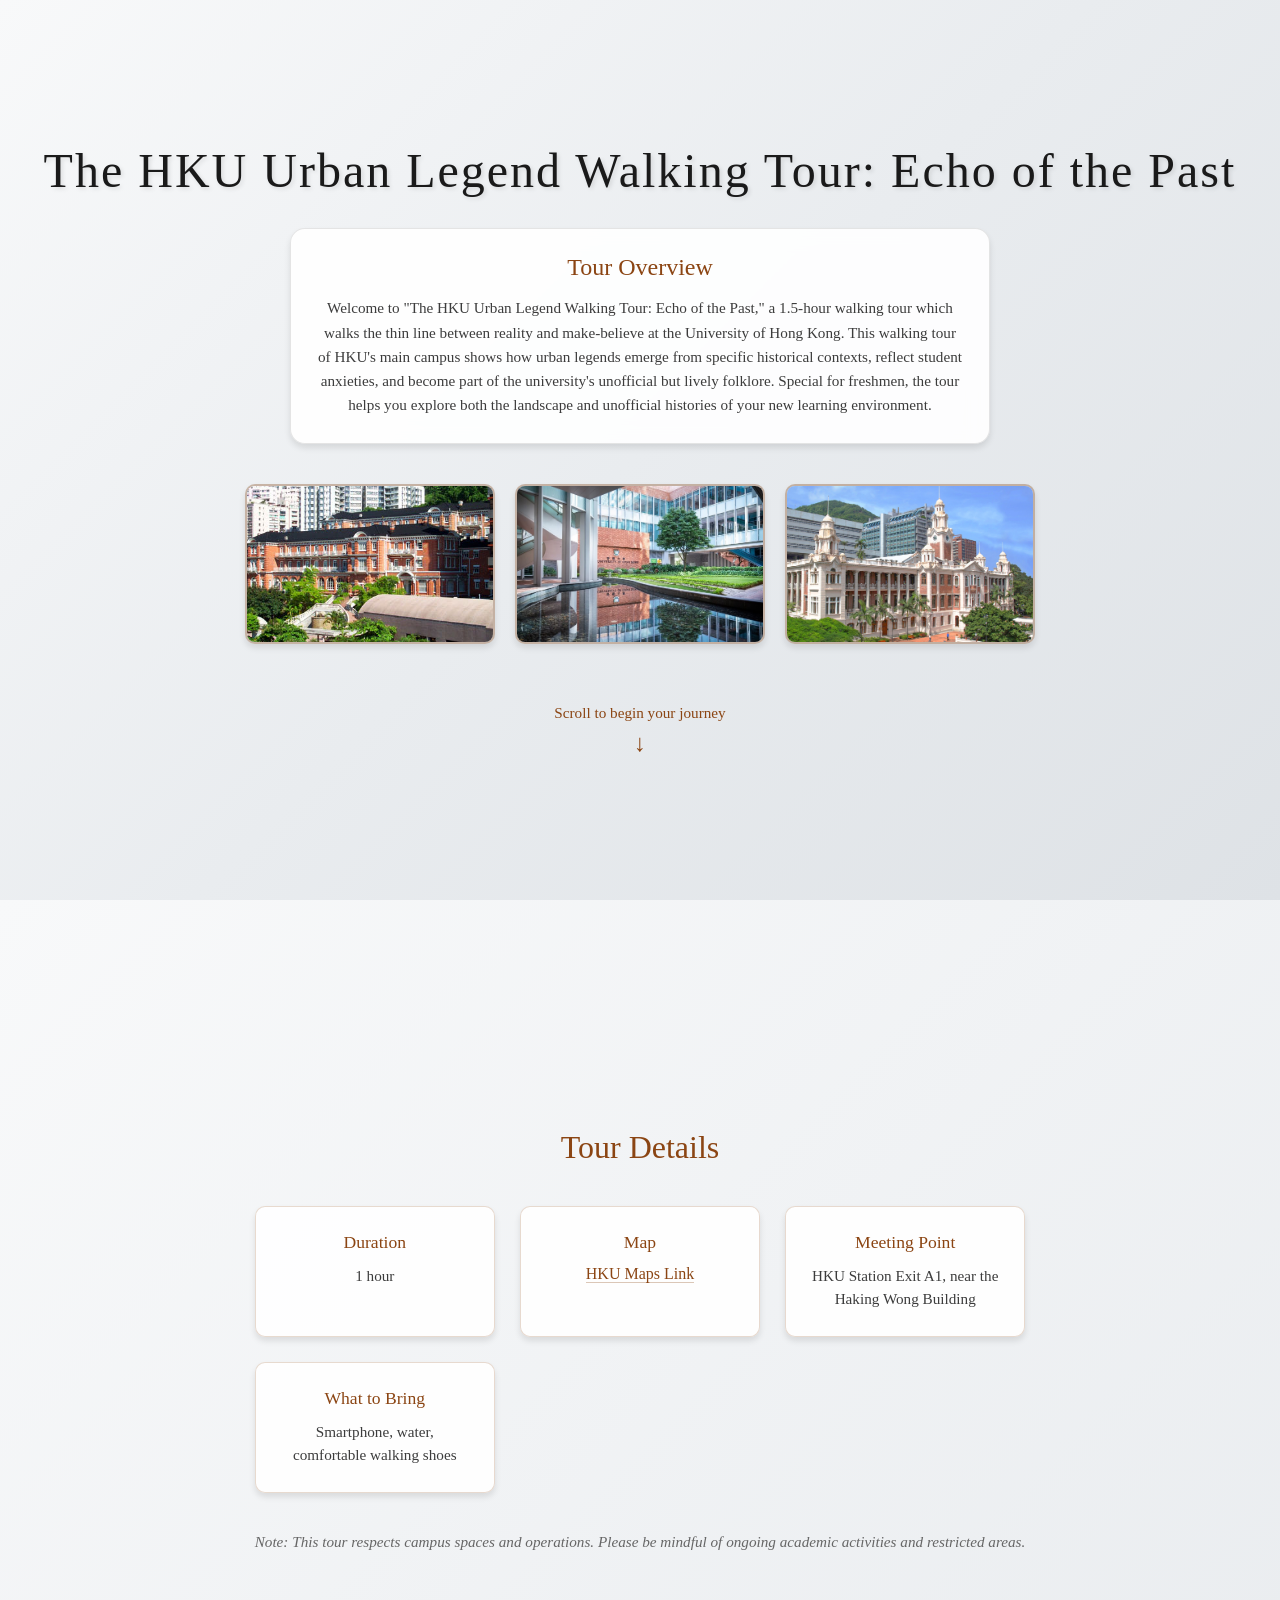
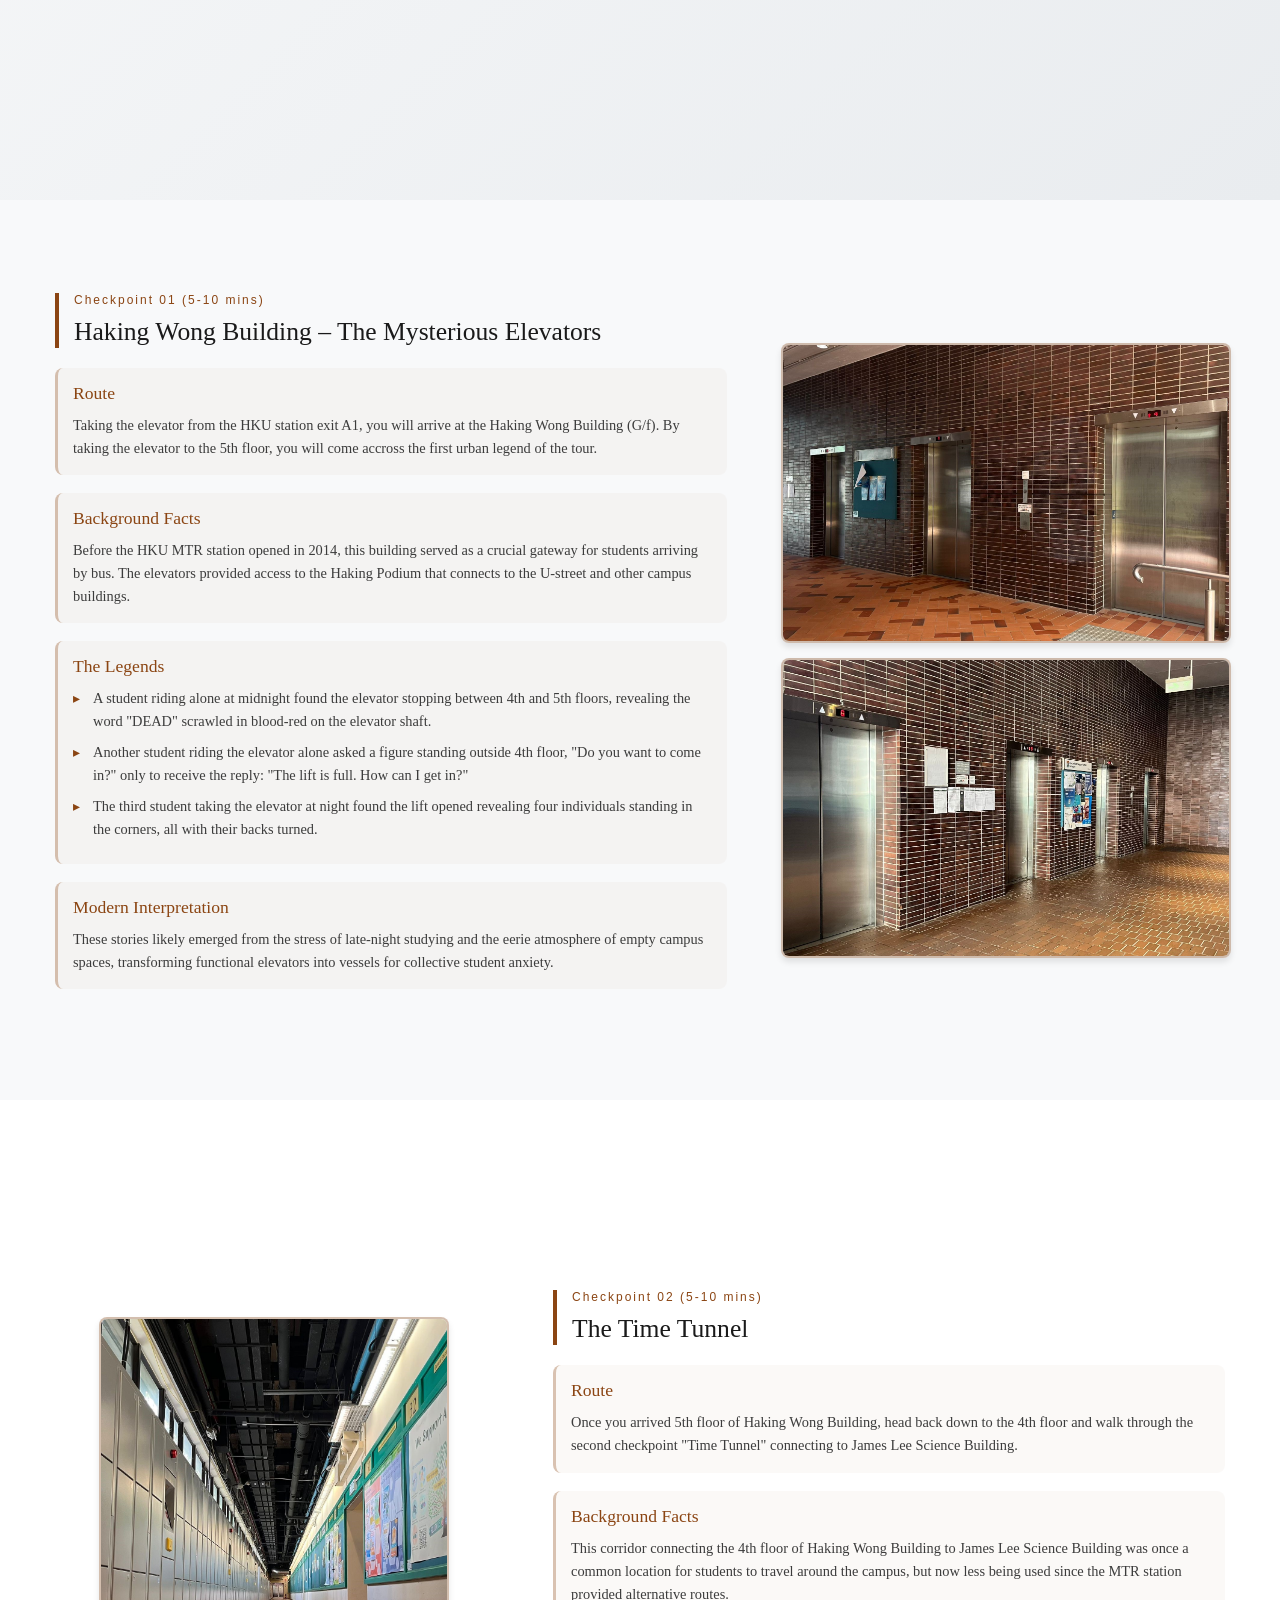
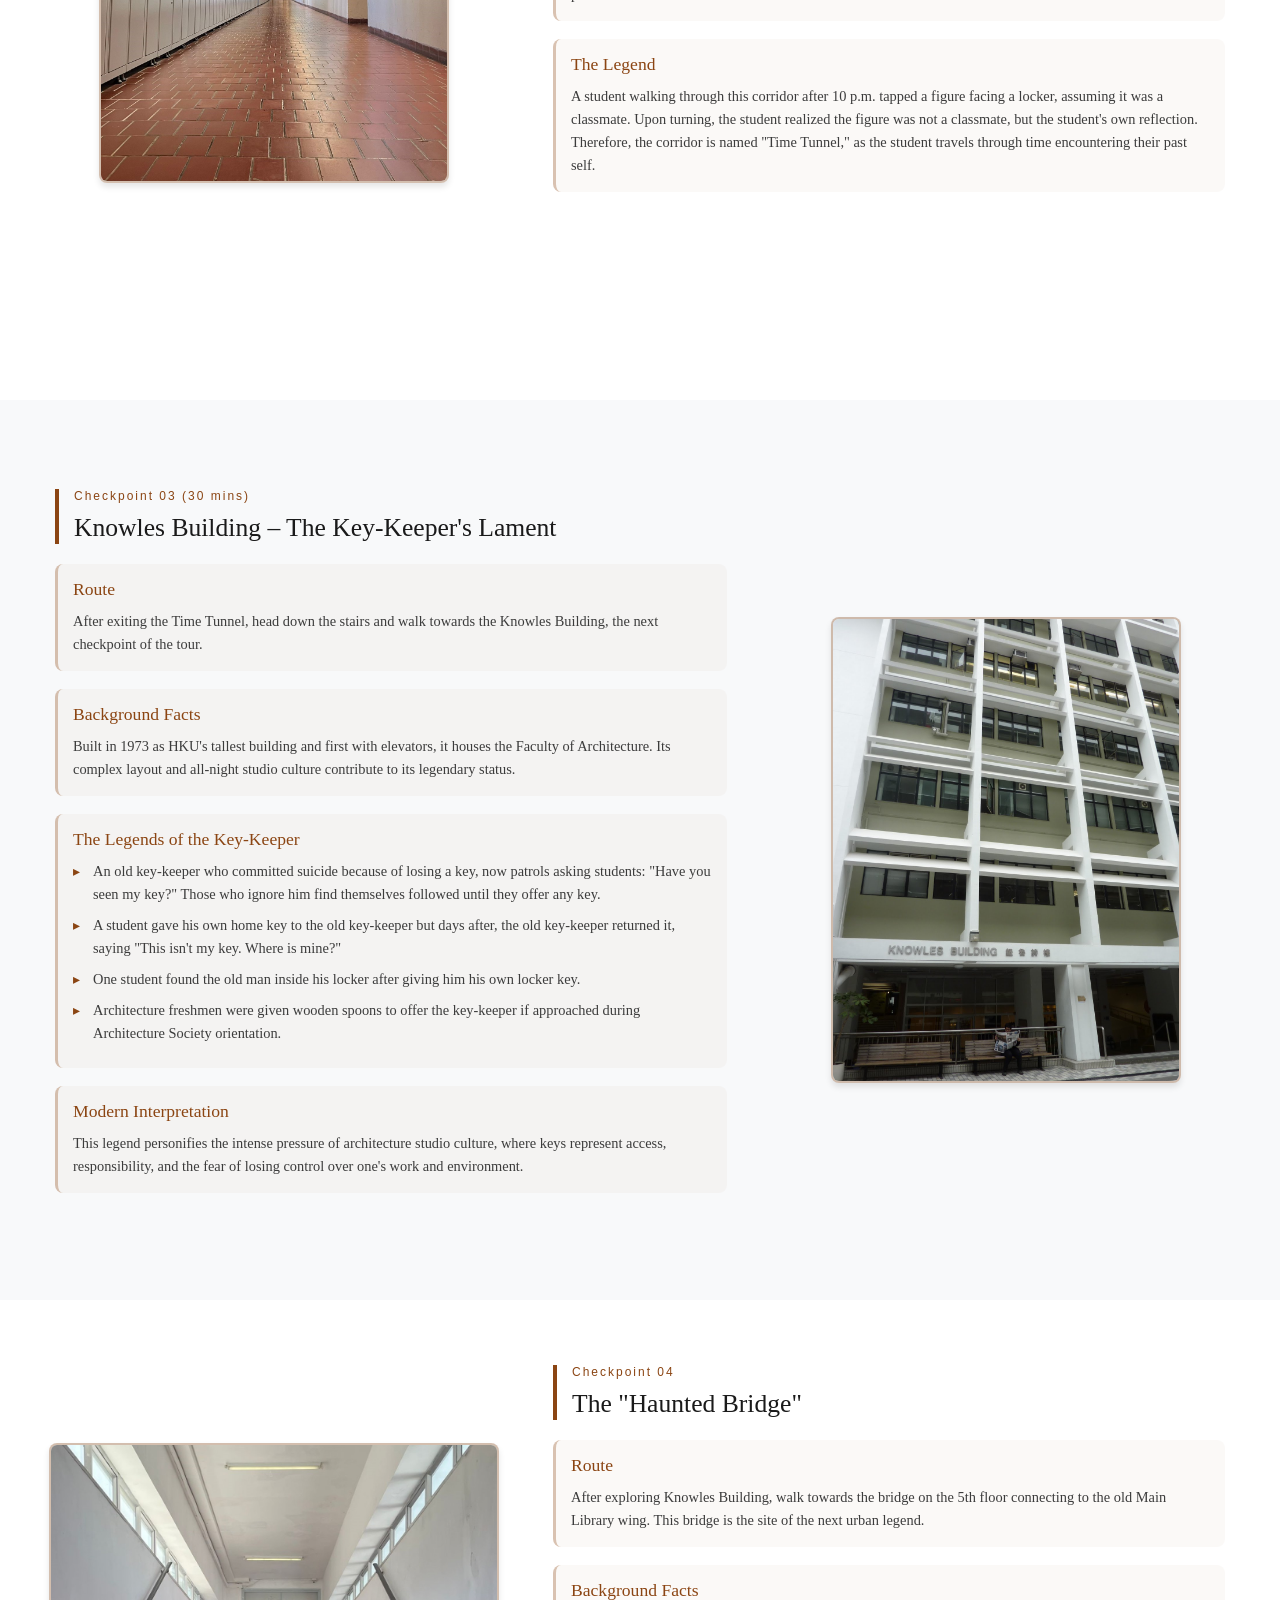
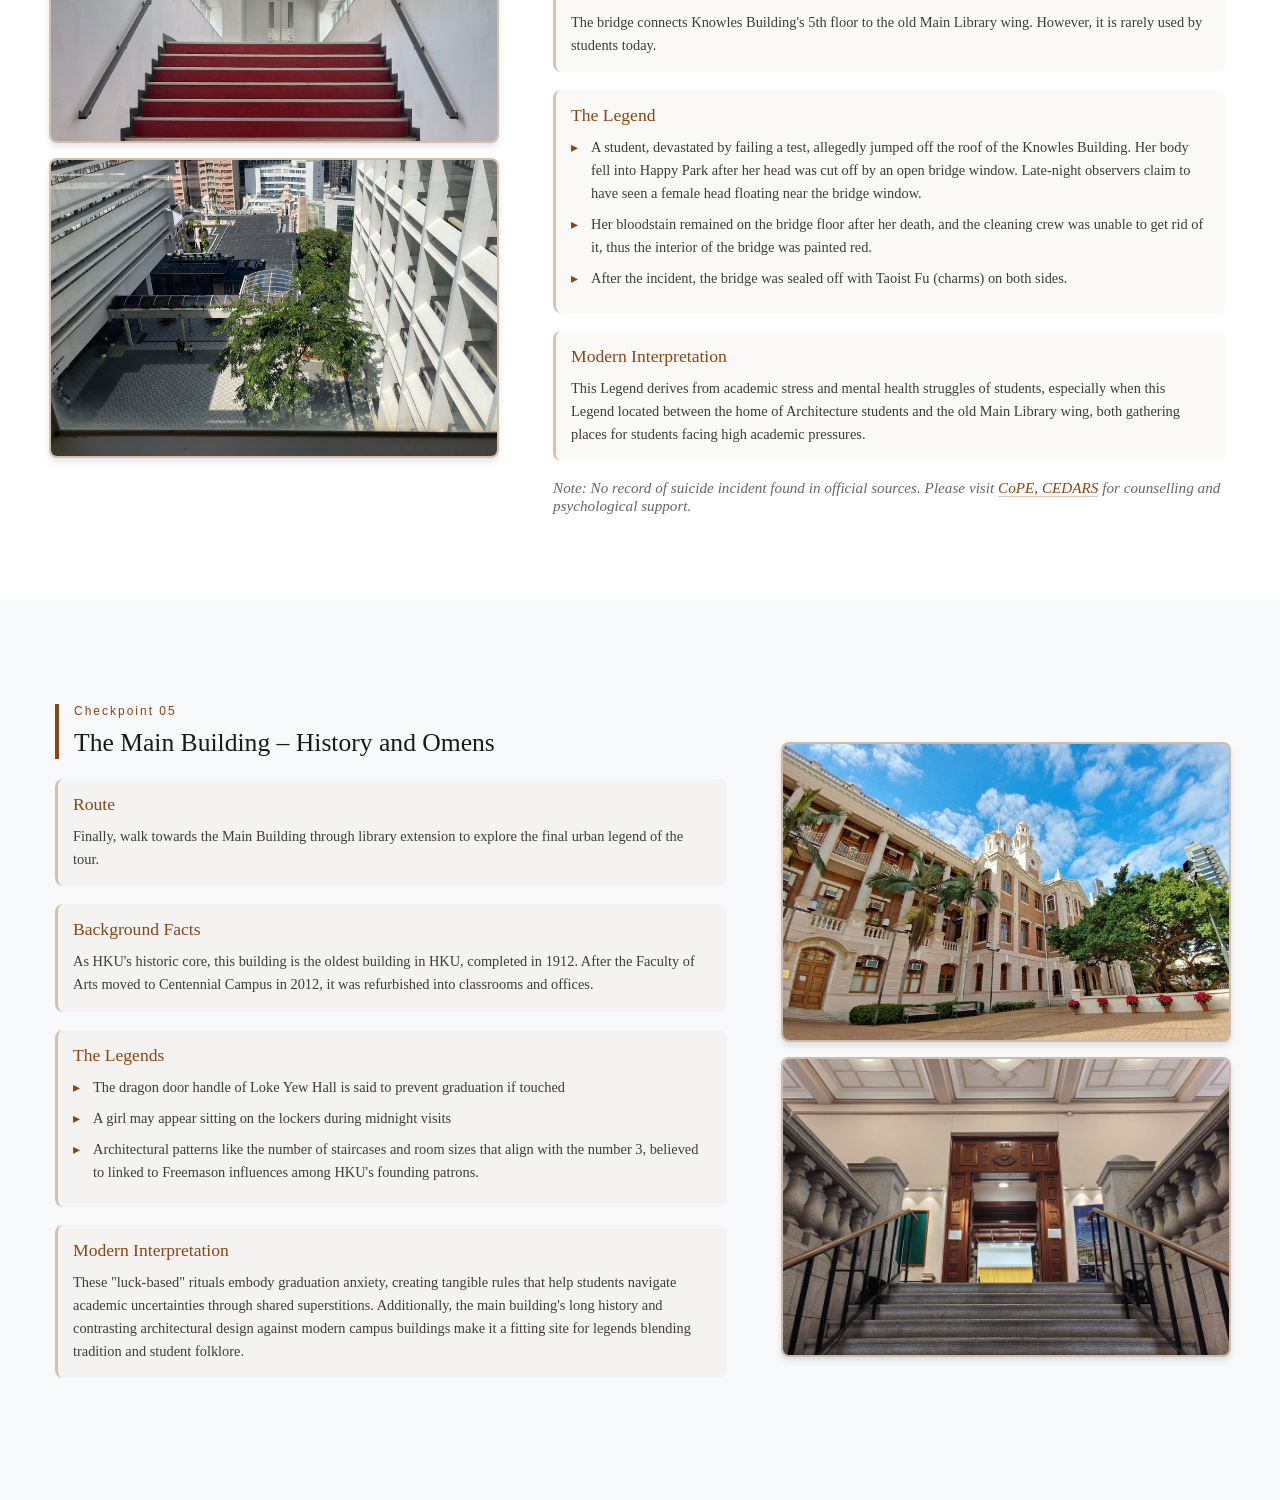
==== index.html @ 6bb8c62f "." ====
<!DOCTYPE html>
<html lang="en">
  <head>
    <meta charset="UTF-8" />
    <meta name="viewport" content="width=device-width, initial-scale=1.0" />
    <title>HKU's Spectral Circuit: Where Campus Legends Walk</title>
    <link rel="stylesheet" href="style.css" />
  </head>
  <body>
    <!-- Hero Section -->
    <section class="hero-section" id="hero">
      <div class="hero-content">
        <h1 class="fade-in">
          The HKU Urban Legend Walking Tour: Echo of the Past
        </h1>
        <div class="tour-overview fade-in">
          <h2>Tour Overview</h2>
          <p>
            Welcome to "The HKU Urban Legend Walking Tour: Echo of the Past," a
            1.5-hour walking tour which walks the thin line between reality and
            make-believe at the University of Hong Kong. This walking tour of
            HKU's main campus shows how urban legends emerge from specific
            historical contexts, reflect student anxieties, and become part of
            the university's unofficial but lively folklore. Special for
            freshmen, the tour helps you explore both the landscape and
            unofficial histories of your new learning environment.
          </p>
        </div>
        <div class="hero-images fade-in">
          <div class="image-placeholder">
            <img
              src="img/eliot.jpg"
              alt="HKU Campus"
              loading="lazy"
              onerror="this.style.display='none'"
            />
          </div>
          <div class="image-placeholder">
            <img
              src="img/RedWall.jpg"
              alt="HKU Campus"
              loading="lazy"
              onerror="this.style.display='none'"
            />
          </div>
          <div class="image-placeholder">
            <img
              src="img/MB5.jpg"
              alt="HKU Campus"
              loading="lazy"
              onerror="this.style.display='none'"
            />
          </div>
        </div>
        <div class="scroll-indicator">
          <p>Scroll to begin your journey</p>
          <div class="scroll-arrow">↓</div>
        </div>
      </div>
    </section>

        <!-- Tour Details Section -->
    <section class="tour-details" id="tour-details">
      <div class="details-content fade-in">
        <h2>Tour Details</h2>
        <div class="details-grid">
          <div class="detail-item">
            <h3>Duration</h3>
            <p>1 hour</p>
          </div>
          <div class="detail-item">
            <h3>Map</h3>
            <a href="https://firstyear.hku.hk/essential-advices-for-thriving/maps/" target="_blank"
              >HKU Maps Link</a>
          </div>
          <div class="detail-item">
            <h3>Meeting Point</h3>
            <p>HKU Station Exit A1, near the Haking Wong Building</p>
          </div>
          <div class="detail-item">
            <h3>What to Bring</h3>
            <p>Smartphone, water, comfortable walking shoes</p>
          </div>
        </div>
        <p class="tour-note">
          Note: This tour respects campus spaces and operations. Please be
          mindful of ongoing academic activities and restricted areas.
        </p>
      </div>
    </section>

    <!-- Checkpoint 1: Haking Wong Building -->
    <section class="checkpoint" id="checkpoint-1">
      <div class="checkpoint-content">
        <div class="checkpoint-text">
          <div class="checkpoint-header slide-in">
            <span class="checkpoint-number">Checkpoint 01 (5-10 mins)</span>
            <h2>Haking Wong Building – The Mysterious Elevators</h2>
          </div>

          <div class="checkpoint-section slide-in">
            <h3>Route</h3>
            <p>
              Taking the elevator from the HKU station exit A1, you will arrive
              at the Haking Wong Building (G/f). By taking the elevator to the
              5th floor, you will come accross the first urban legend of the
              tour.
            </p>
          </div>

          <div class="checkpoint-section slide-in">
            <h3>Background Facts</h3>
            <p>
              Before the HKU MTR station opened in 2014, this building served as
              a crucial gateway for students arriving by bus. The elevators
              provided access to the Haking Podium that connects to the U-street
              and other campus buildings.
            </p>
          </div>

          <div class="checkpoint-section slide-in">
            <h3>The Legends</h3>
            <ul>
              <li>
                A student riding alone at midnight found the elevator stopping
                between 4th and 5th floors, revealing the word "DEAD" scrawled
                in blood-red on the elevator shaft.
              </li>
              <li>
                Another student riding the elevator alone asked a figure
                standing outside 4th floor, "Do you want to come in?" only to
                receive the reply: "The lift is full. How can I get in?"
              </li>
              <li>
                The third student taking the elevator at night found the lift
                opened revealing four individuals standing in the corners, all
                with their backs turned.
              </li>
            </ul>
          </div>

          <div class="checkpoint-section slide-in">
            <h3>Modern Interpretation</h3>
            <p>
              These stories likely emerged from the stress of late-night
              studying and the eerie atmosphere of empty campus spaces,
              transforming functional elevators into vessels for collective
              student anxiety.
            </p>
          </div>
        </div>

        <div class="checkpoint-images slide-in">
          <div class="image-placeholder">
            <img
              src="img/Haking1.jpg"
              alt="Haking Wong Building"
              loading="lazy"
              onerror="this.parentElement.innerHTML='<div class=\'placeholder-text\'>Image: Haking Wong Building 1</div>'"
            />
          </div>
          <div class="image-placeholder">
            <img
              src="img/Haking2.jpg"
              alt="Haking Wong Elevators"
              loading="lazy"
              onerror="this.parentElement.innerHTML='<div class=\'placeholder-text\'>Image: Haking Wong Building 2</div>'"
            />
          </div>
        </div>
      </div>
    </section>

    <!-- Checkpoint 2: The Time Tunnel -->
    <section class="checkpoint" id="checkpoint-2">
      <div class="checkpoint-content reverse">
        <div class="checkpoint-images slide-in single-image-small">
          <div class="image-placeholder">
            <img
              src="img/time.jpg"
              alt="Time Tunnel"
              loading="lazy"
              onerror="this.parentElement.innerHTML='<div class=\'placeholder-text\'>Image: Time Tunnel 1</div>'"
            />
          </div>
        </div>

        <div class="checkpoint-text">
          <div class="checkpoint-header slide-in">
            <span class="checkpoint-number">Checkpoint 02 (5-10 mins)</span>
            <h2>The Time Tunnel</h2>
          </div>

          <div class="checkpoint-section slide-in">
            <h3>Route</h3>
            <p>
              Once you arrived 5th floor of Haking Wong Building, head back down
              to the 4th floor and walk through the second checkpoint "Time
              Tunnel" connecting to James Lee Science Building.
            </p>
          </div>

          <div class="checkpoint-section slide-in">
            <h3>Background Facts</h3>
            <p>
              This corridor connecting the 4th floor of Haking Wong Building to
              James Lee Science Building was once a common location for students
              to travel around the campus, but now less being used since the MTR
              station provided alternative routes.
            </p>
          </div>

          <div class="checkpoint-section slide-in">
            <h3>The Legend</h3>
            <p>
              A student walking through this corridor after 10 p.m. tapped a
              figure facing a locker, assuming it was a classmate. Upon turning,
              the student realized the figure was not a classmate, but the student's own reflection.
              Therefore, the corridor is named "Time Tunnel," as the student 
              travels through time encountering their past self.
            </p>
          </div>

          <!-- <div class="checkpoint-section slide-in">
            <h3>Modern Interpretation</h3>
            <p>
              This story speaks to disorientation and identity confusion—common
              experiences for students adjusting to university life in a new
              environment.
            </p>
          </div> -->
        </div>
      </div>
    </section>

    <!-- Checkpoint 3: Knowles Building -->
    <section class="checkpoint" id="checkpoint-3">
      <div class="checkpoint-content">
        <div class="checkpoint-text">
          <div class="checkpoint-header slide-in">
            <span class="checkpoint-number">Checkpoint 03 (30 mins)</span>
            <h2>Knowles Building – The Key-Keeper's Lament</h2>
          </div>

          <div class="checkpoint-section slide-in">
            <h3>Route</h3>
            <p>
              After exiting the Time Tunnel, head down the stairs and walk
              towards the Knowles Building, the next checkpoint of the tour.
            </p>
          </div>

          <div class="checkpoint-section slide-in">
            <h3>Background Facts</h3>
            <p>
              Built in 1973 as HKU's tallest building and first with elevators,
              it houses the Faculty of Architecture. Its complex layout and
              all-night studio culture contribute to its legendary status.
            </p>
          </div>

          <div class="checkpoint-section slide-in">
            <h3>The Legends of the Key-Keeper</h3>
            <ul>
              <li>
                An old key-keeper who committed suicide because of losing a key,
                now patrols asking students: "Have you seen my key?" Those who
                ignore him find themselves followed until they offer any key.
              </li>
              <li>
                A student gave his own home key to the old key-keeper but days
                after, the old key-keeper returned it, saying "This isn't my
                key. Where is mine?"
              </li>
              <li>
                One student found the old man inside his locker after giving him
                his own locker key.
              </li>
              <li>
                Architecture freshmen were given wooden spoons to offer the
                key-keeper if approached during Architecture Society
                orientation.
              </li>
            </ul>
          </div>

          <div class="checkpoint-section slide-in">
            <h3>Modern Interpretation</h3>
            <p>
              This legend personifies the intense pressure of architecture
              studio culture, where keys represent access, responsibility, and
              the fear of losing control over one's work and environment.
            </p>
          </div>
        </div>

        <div class="checkpoint-images slide-in single-image">
          <div class="image-placeholder">
            <img
              src="img/knowles.JPG"
              alt="Knowles Building"
              loading="lazy"
              onerror="this.parentElement.innerHTML='<div class=\'placeholder-text\'>Image: Knowles Building</div>'"
            />
          </div>
        </div>
      </div>
    </section>

    <!-- Checkpoint 4: The Haunted Bridge -->
    <section class="checkpoint" id="checkpoint-4">
      <div class="checkpoint-content reverse">
        <div class="checkpoint-images">
          <div class="image-placeholder">
            <img
              src="img/kb1.jpg"
              alt="Haunted Bridge"
              loading="lazy"
              onerror="this.parentElement.innerHTML='<div class=\'placeholder-text\'>Image: Haunted Bridge 1</div>'"
            />
          </div>
          <div class="image-placeholder">
            <img
              src="img/kb2.jpg"
              alt="Happy Park"
              loading="lazy"
              onerror="this.parentElement.innerHTML='<div class=\'placeholder-text\'>Image: Happy Park</div>'"
            />
          </div>
        </div>

        <div class="checkpoint-text">
          <div class="checkpoint-header slide-in">
            <span class="checkpoint-number">Checkpoint 04</span>
            <h2>The "Haunted Bridge"</h2>
          </div>

          <div class="checkpoint-section slide-in">
            <h3>Route</h3>
            <p>
              After exploring Knowles Building, walk towards the bridge on the
              5th floor connecting to the old Main Library wing. This bridge is
              the site of the next urban legend.
            </p>
          </div>

          <div class="checkpoint-section slide-in">
            <h3>Background Facts</h3>
            <p>
              The bridge connects Knowles Building's 5th floor to the old Main
              Library wing. However, it is rarely used by students today.
            </p>
          </div>

          <div class="checkpoint-section slide-in">
            <h3>The Legend</h3>
            <ul>
              <li>
                A student, devastated by failing a test, allegedly jumped off
                the roof of the Knowles Building. Her body fell into Happy Park
                after her head was cut off by an open bridge window. Late-night
                observers claim to have seen a female head floating near the
                bridge window.
              </li>
              <li>
                Her bloodstain remained on the bridge floor after her death, and
                the cleaning crew was unable to get rid of it, thus the interior
                of the bridge was painted red.
              </li>
              <li>
                After the incident, the bridge was sealed off with Taoist
                Fu (charms) on both sides.
              </li>
            </ul>
          </div>

          <div class="checkpoint-section slide-in">
            <h3>Modern Interpretation</h3>
            <p>
              This Legend derives from academic stress and mental health struggles of students,
              especially when this Legend located between the home of Architecture students and the
              old Main Library wing, both gathering places for students facing high academic pressures.
            </p>
          </div>
          <p class="tour-note">
          Note: No record of suicide incident found in official sources. Please visit <a href=" https://www.cedars.hku.hk/cope/cps">CoPE, CEDARS</a> for counselling and psychological support.
        </p>
        </div>
      </div>
    </section>

    <!-- Checkpoint 5: The Main Building -->
    <section class="checkpoint" id="checkpoint-5">
      <div class="checkpoint-content">
        <div class="checkpoint-text">
          <div class="checkpoint-header slide-in">
            <span class="checkpoint-number">Checkpoint 05</span>
            <h2>The Main Building – History and Omens</h2>
          </div>

          <div class="checkpoint-section slide-in">
            <h3>Route</h3>
            <p>
              Finally, walk towards the Main Building through library extension
              to explore the final urban legend of the tour.
            </p>
          </div>

          <div class="checkpoint-section slide-in">
            <h3>Background Facts</h3>
            <p>
              As HKU's historic core, this building is the oldest building in HKU, completed in 1912. After the Faculty of Arts moved to
              Centennial Campus in 2012, it was refurbished into classrooms and
              offices.
            </p>
          </div>

          <div class="checkpoint-section slide-in">
            <h3>The Legends</h3>
            <ul>
              <li>
                The dragon door handle of Loke Yew Hall is said to prevent
                graduation if touched
              </li>
              <li>
                A girl may appear sitting on the lockers during midnight visits
              </li>
              <li>
                Architectural patterns like the number of staircases and room sizes
                that align with the number 3, believed to linked to Freemason influences among
                HKU's founding patrons.
              </li>
            </ul>
          </div>

          <div class="checkpoint-section slide-in">
            <h3>Modern Interpretation</h3>
            <p>
              These "luck-based" rituals embody graduation anxiety, creating
              tangible rules that help students navigate academic uncertainties
              through shared superstitions. Additionally, the main building's long history and contrasting architectural design against modern campus buildings 
              make it a fitting site for legends blending tradition and student folklore.
            </p>
          </div>
        </div>

        <div class="checkpoint-images slide-in">
          <div class="image-placeholder">
            <img
              src="img/MB3.jpg"
              alt="Main Building"
              loading="lazy"
              onerror="this.parentElement.innerHTML='<div class=\'placeholder-text\'>Image: Main Building 1</div>'"
            />
          </div>
          <div class="image-placeholder">
            <img
              src="img/lyh.jpg"
              alt="Loke Yew Hall"
              loading="lazy"
              onerror="this.parentElement.innerHTML='<div class=\'placeholder-text\'>Image: Main Building 2</div>'"
            />
          </div>
        </div>
      </div>
    </section>


    <script src="script.js"></script>
  </body>
</html>
---- style.css ----
* {
  margin: 0;
  padding: 0;
  box-sizing: border-box;
}

body {
  margin: 0;
  padding: 0;
  font-family: "Georgia", "Times New Roman", serif;
  background: #ffffff;
  color: #2c2c2c;
  overflow-x: hidden;
  scroll-behavior: smooth;
}

/* Hyperlink Styles */
a {
  color: #8b4513;
  text-decoration: none;
  border-bottom: 1px solid rgba(139, 69, 19, 0.3);
  transition: all 0.3s ease;
  font-weight: 500;
}

a:hover {
  color: #a0522d;
  border-bottom: 2px solid #8b4513;
  background-color: rgba(139, 69, 19, 0.05);
}

a:visited {
  color: #654321;
}

a:active {
  color: #5d3a1a;
}

/* Hero Section */
.hero-section {
  min-height: 100vh;
  display: flex;
  align-items: center;
  justify-content: center;
  padding: 40px 20px;
  background: linear-gradient(135deg, #f8f9fa 0%, #e9ecef 50%, #dee2e6 100%);
  position: relative;
}

.hero-content {
  max-width: 1200px;
  text-align: center;
}

.hero-section h1 {
  font-size: clamp(1.5rem, 4vw, 3rem);
  margin-bottom: 30px;
  color: #1a1a1a;
  text-shadow: 2px 2px 4px rgba(0, 0, 0, 0.1);
  font-weight: 300;
  letter-spacing: 2px;
}

.tour-overview {
  max-width: 700px;
  margin: 0 auto 40px;
  padding: 25px;
  background: rgba(255, 255, 255, 0.9);
  border-radius: 15px;
  -webkit-backdrop-filter: blur(10px);
  backdrop-filter: blur(10px);
  border: 1px solid rgba(0, 0, 0, 0.1);
  box-shadow: 0 4px 6px rgba(0, 0, 0, 0.1);
}

.tour-overview h2 {
  font-size: 1.5rem;
  margin-bottom: 15px;
  color: #8b4513;
  font-weight: 400;
}

.tour-overview p {
  font-size: 0.95rem;
  line-height: 1.6;
  color: #3c3c3c;
}

.hero-images {
  display: flex;
  gap: 20px;
  justify-content: center;
  flex-wrap: wrap;
  margin-bottom: 60px;
}

.hero-images .image-placeholder {
  width: 250px;
  height: 160px;
  background: rgba(0, 0, 0, 0.05);
  border-radius: 10px;
  overflow: hidden;
  border: 2px solid rgba(139, 69, 19, 0.3);
  transition: transform 0.3s ease;
  box-shadow: 0 4px 6px rgba(0, 0, 0, 0.1);
}

.hero-images .image-placeholder:hover {
  transform: scale(1.05);
}

.hero-images img {
  width: 100%;
  height: 100%;
  object-fit: cover;
}

.scroll-indicator {
  margin-top: 40px;
  animation: pulse 2s infinite;
}

.scroll-indicator p {
  font-size: 0.95rem;
  color: #8b4513;
  margin-bottom: 8px;
}

.scroll-arrow {
  font-size: 1.5rem;
  color: #8b4513;
  animation: bounce 2s infinite;
}

@keyframes pulse {
  0%,
  100% {
    opacity: 1;
  }
  50% {
    opacity: 0.6;
  }
}

@keyframes bounce {
  0%,
  100% {
    transform: translateY(0);
  }
  50% {
    transform: translateY(10px);
  }
}

/* Checkpoint Sections */
.checkpoint {
  min-height: 100vh;
  display: flex;
  align-items: center;
  justify-content: center;
  padding: 40px 20px;
  scroll-snap-align: start;
  position: relative;
}

.checkpoint:nth-child(even) {
  background: #ffffff;
}

.checkpoint:nth-child(odd) {
  background: #f8f9fa;
}

.checkpoint-content {
  max-width: 1200px;
  width: 100%;
  display: grid;
  grid-template-columns: 1.5fr 1fr;
  gap: 30px;
  align-items: center;
}

/* Reverse layout: images on left (1fr), text on right (1.5fr) */
.checkpoint-content.reverse {
  grid-template-columns: 1fr 1.5fr;
}

/* Text content area */
.checkpoint-text {
  padding: 15px;
}

/* Images area */
.checkpoint-images {
  display: flex;
  flex-direction: column;
  gap: 15px;
  height: 100%;
  justify-content: center;
  align-items: center;
}

.checkpoint-header {
  margin-bottom: 20px;
  border-left: 4px solid #8b4513;
  padding-left: 15px;
}

.checkpoint-number {
  display: block;
  font-size: 0.75rem;
  color: #8b4513;
  letter-spacing: 2px;
  margin-bottom: 8px;
  font-family: "Arial", sans-serif;
}

.checkpoint-header h2 {
  font-size: clamp(1.2rem, 2.5vw, 1.6rem);
  color: #1a1a1a;
  font-weight: 400;
  line-height: 1.3;
}

.checkpoint-section {
  margin-bottom: 18px;
  padding: 15px;
  background: rgba(139, 69, 19, 0.03);
  border-radius: 8px;
  border-left: 3px solid rgba(139, 69, 19, 0.3);
}

.checkpoint-section h3 {
  font-size: 1.1rem;
  margin-bottom: 10px;
  color: #8b4513;
  font-weight: 500;
}

.checkpoint-section p {
  font-size: 0.9rem;
  line-height: 1.6;
  color: #3c3c3c;
}

.checkpoint-section ul {
  list-style: none;
  padding-left: 0;
}

.checkpoint-section li {
  font-size: 0.9rem;
  line-height: 1.6;
  color: #3c3c3c;
  margin-bottom: 8px;
  padding-left: 20px;
  position: relative;
}

.checkpoint-section li:before {
  content: "▸";
  position: absolute;
  left: 0;
  color: #8b4513;
}

.checkpoint-images .image-placeholder {
  flex: 0 0 auto;
  width: 100%;
  max-width: 450px;
  aspect-ratio: 3 / 2;
  background: rgba(0, 0, 0, 0.05);
  border-radius: 8px;
  overflow: hidden;
  border: 2px solid rgba(139, 69, 19, 0.3);
  display: flex;
  align-items: center;
  justify-content: center;
  position: relative;
  box-shadow: 0 4px 6px rgba(0, 0, 0, 0.1);
}

.checkpoint-images img {
  width: 100%;
  height: 100%;
  object-fit: cover;
}

.placeholder-text {
  color: #666;
  font-size: 0.8rem;
  text-align: center;
  padding: 15px;
}

/* Single image for Knowles Building - vertical 3:4 */
.single-image .image-placeholder {
  aspect-ratio: 3 / 4;
  max-width: 350px;
  flex: 0 0 auto;
}

/* Smaller single image for Time Tunnel - vertical 3:4 */
.single-image-small .image-placeholder {
  aspect-ratio: 3 / 4;
  max-width: 350px;
  flex: 0 0 auto;
}

/* Very small images for Haunted Bridge (horizontal 3:2) */
.vertical-images .image-placeholder {
  aspect-ratio: 3 / 2;
  max-width: 380px;
}

/* Tour Details Section */
.tour-details {
  min-height: 100vh;
  display: flex;
  align-items: center;
  justify-content: center;
  padding: 80px 20px;
  background: linear-gradient(135deg, #f8f9fa 0%, #e9ecef 100%);
}

.details-content {
  max-width: 1000px;
  text-align: center;
}

.details-content h2 {
  font-size: 2rem;
  margin-bottom: 40px;
  color: #8b4513;
  font-weight: 400;
}

.details-grid {
  display: grid;
  grid-template-columns: repeat(auto-fit, minmax(180px, 1fr));
  gap: 25px;
  margin-bottom: 40px;
}

.detail-item {
  padding: 25px;
  background: rgba(255, 255, 255, 0.9);
  border-radius: 10px;
  border: 1px solid rgba(139, 69, 19, 0.2);
  box-shadow: 0 4px 6px rgba(0, 0, 0, 0.1);
}

.detail-item h3 {
  font-size: 1.1rem;
  color: #8b4513;
  margin-bottom: 12px;
  font-weight: 400;
}

.detail-item p {
  font-size: 0.95rem;
  color: #3c3c3c;
  line-height: 1.5;
}

.tour-note {
  font-size: 0.95rem;
  color: #666;
  font-style: italic;
  margin-bottom: 20px;
}

.tour-credit {
  font-size: 0.9rem;
  color: #888;
}

/* Animations */
.fade-in {
  opacity: 0;
  animation: fadeIn 1s ease-in forwards;
}

@keyframes fadeIn {
  to {
    opacity: 1;
  }
}

.slide-in {
  opacity: 0;
  transform: translateY(50px);
  transition: opacity 0.8s ease, transform 0.8s ease;
}

.slide-in.visible {
  opacity: 1;
  transform: translateY(0);
}

/* Responsive Design */
@media (max-width: 768px) {
  .hero-images {
    flex-direction: column;
    align-items: center;
  }

  .hero-images .image-placeholder {
    width: 100%;
    max-width: 400px;
  }

  .checkpoint-content {
    grid-template-columns: 1fr;
  }

  .checkpoint-images {
    flex-direction: column;
  }

  .checkpoint-images .image-placeholder {
    width: 100%;
    min-width: 100%;
  }

  .details-grid {
    grid-template-columns: 1fr;
  }
}
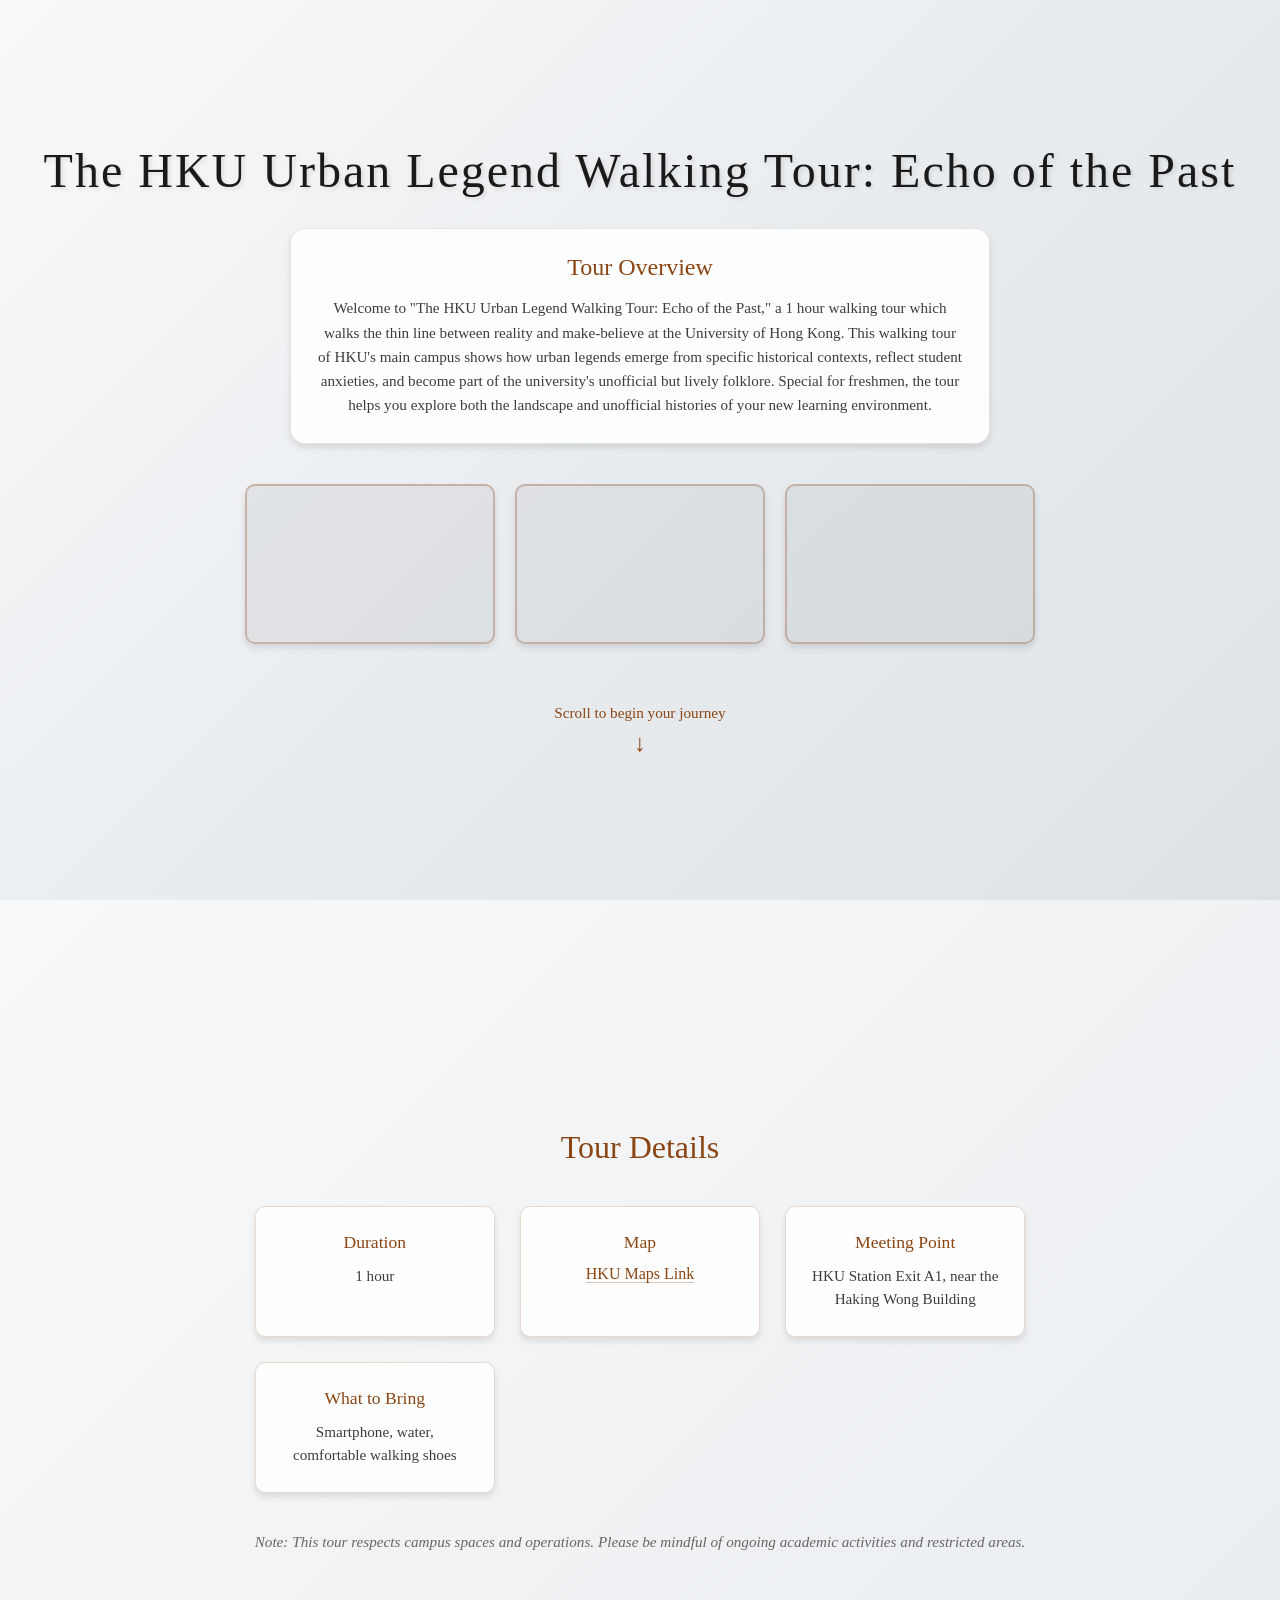
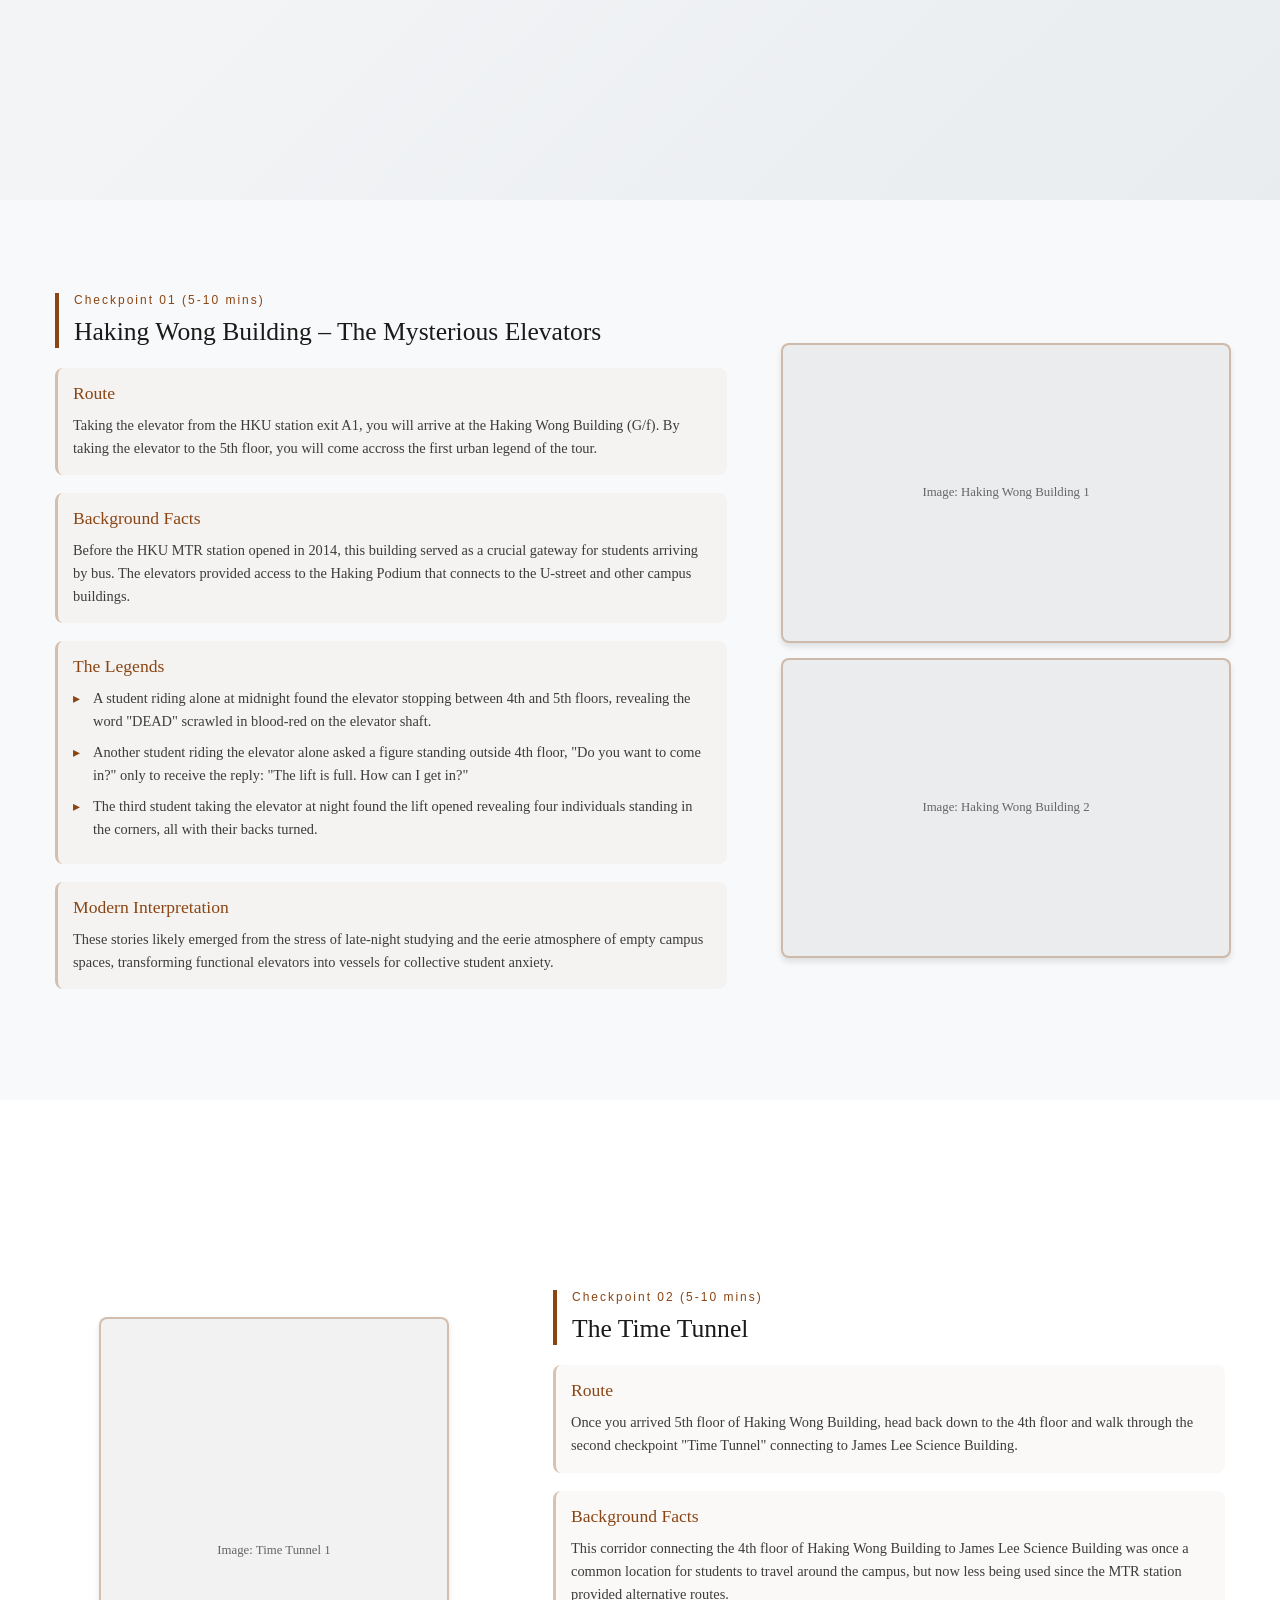
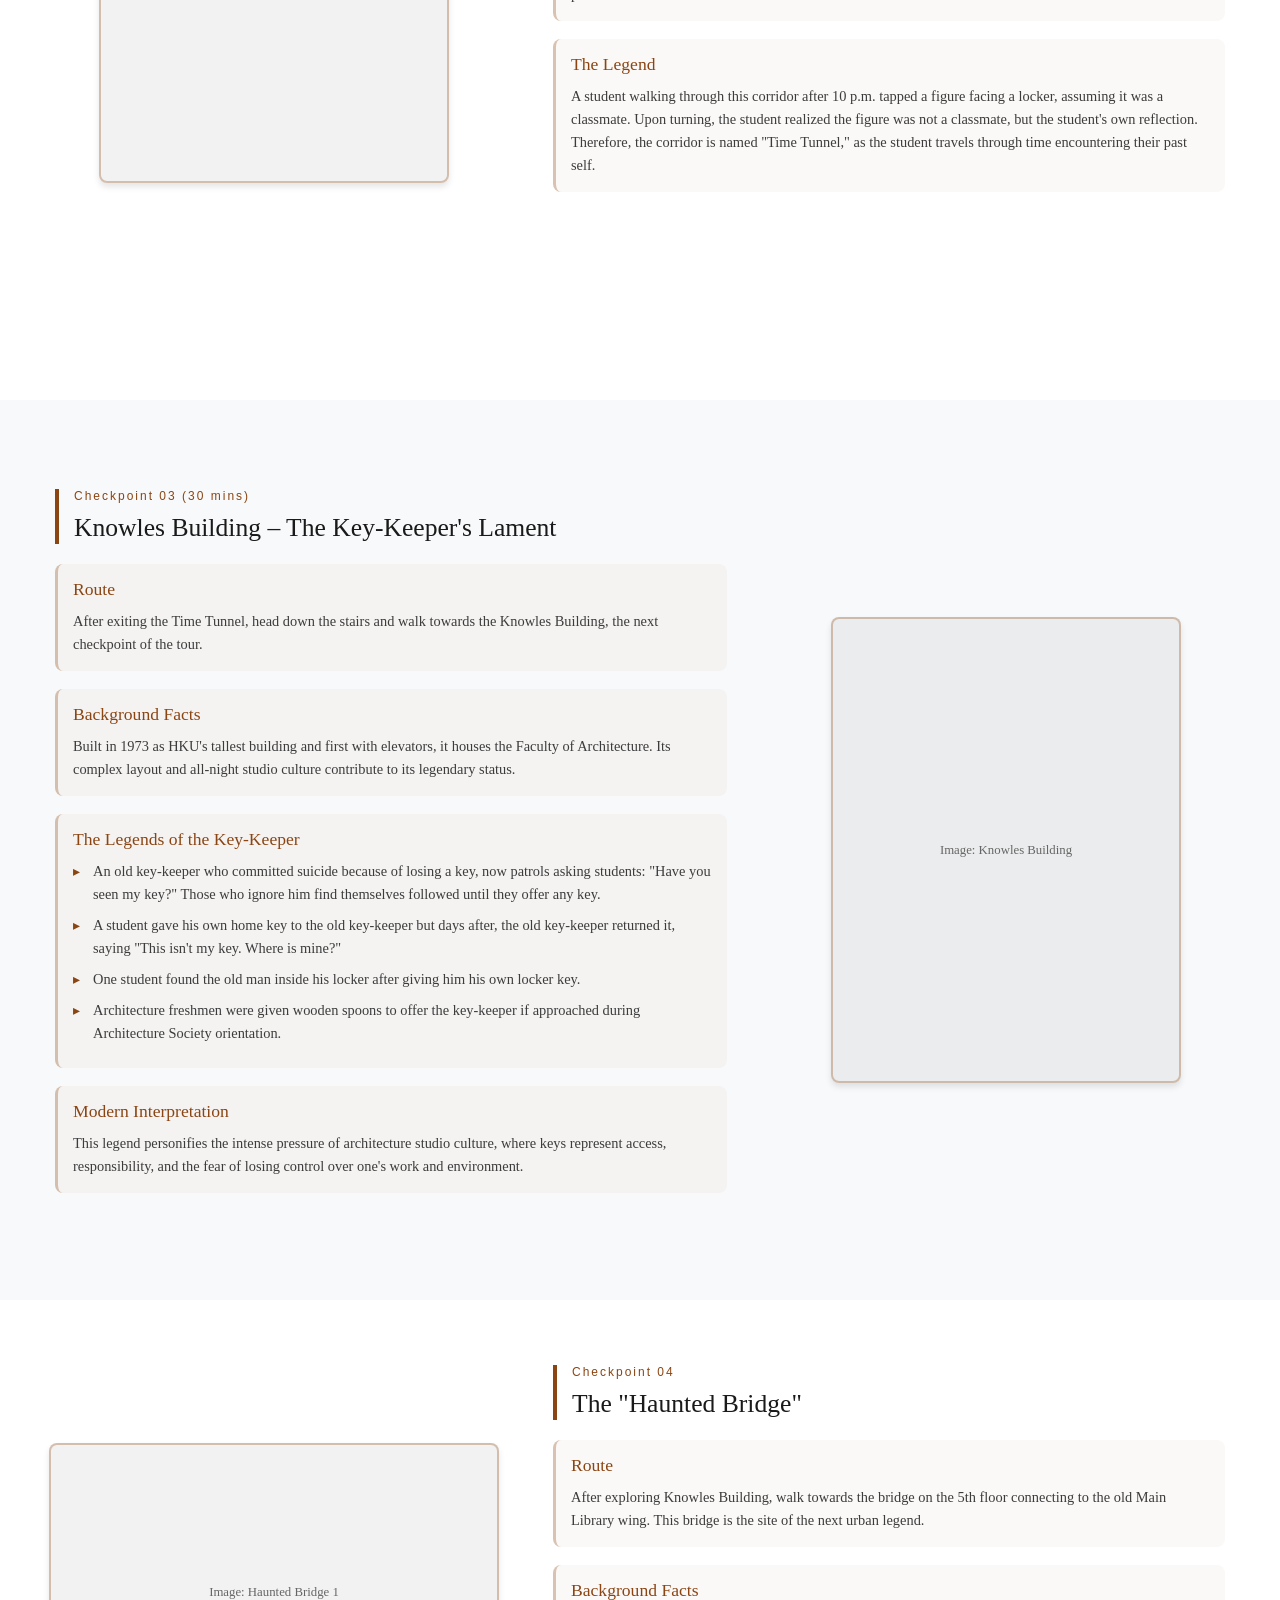
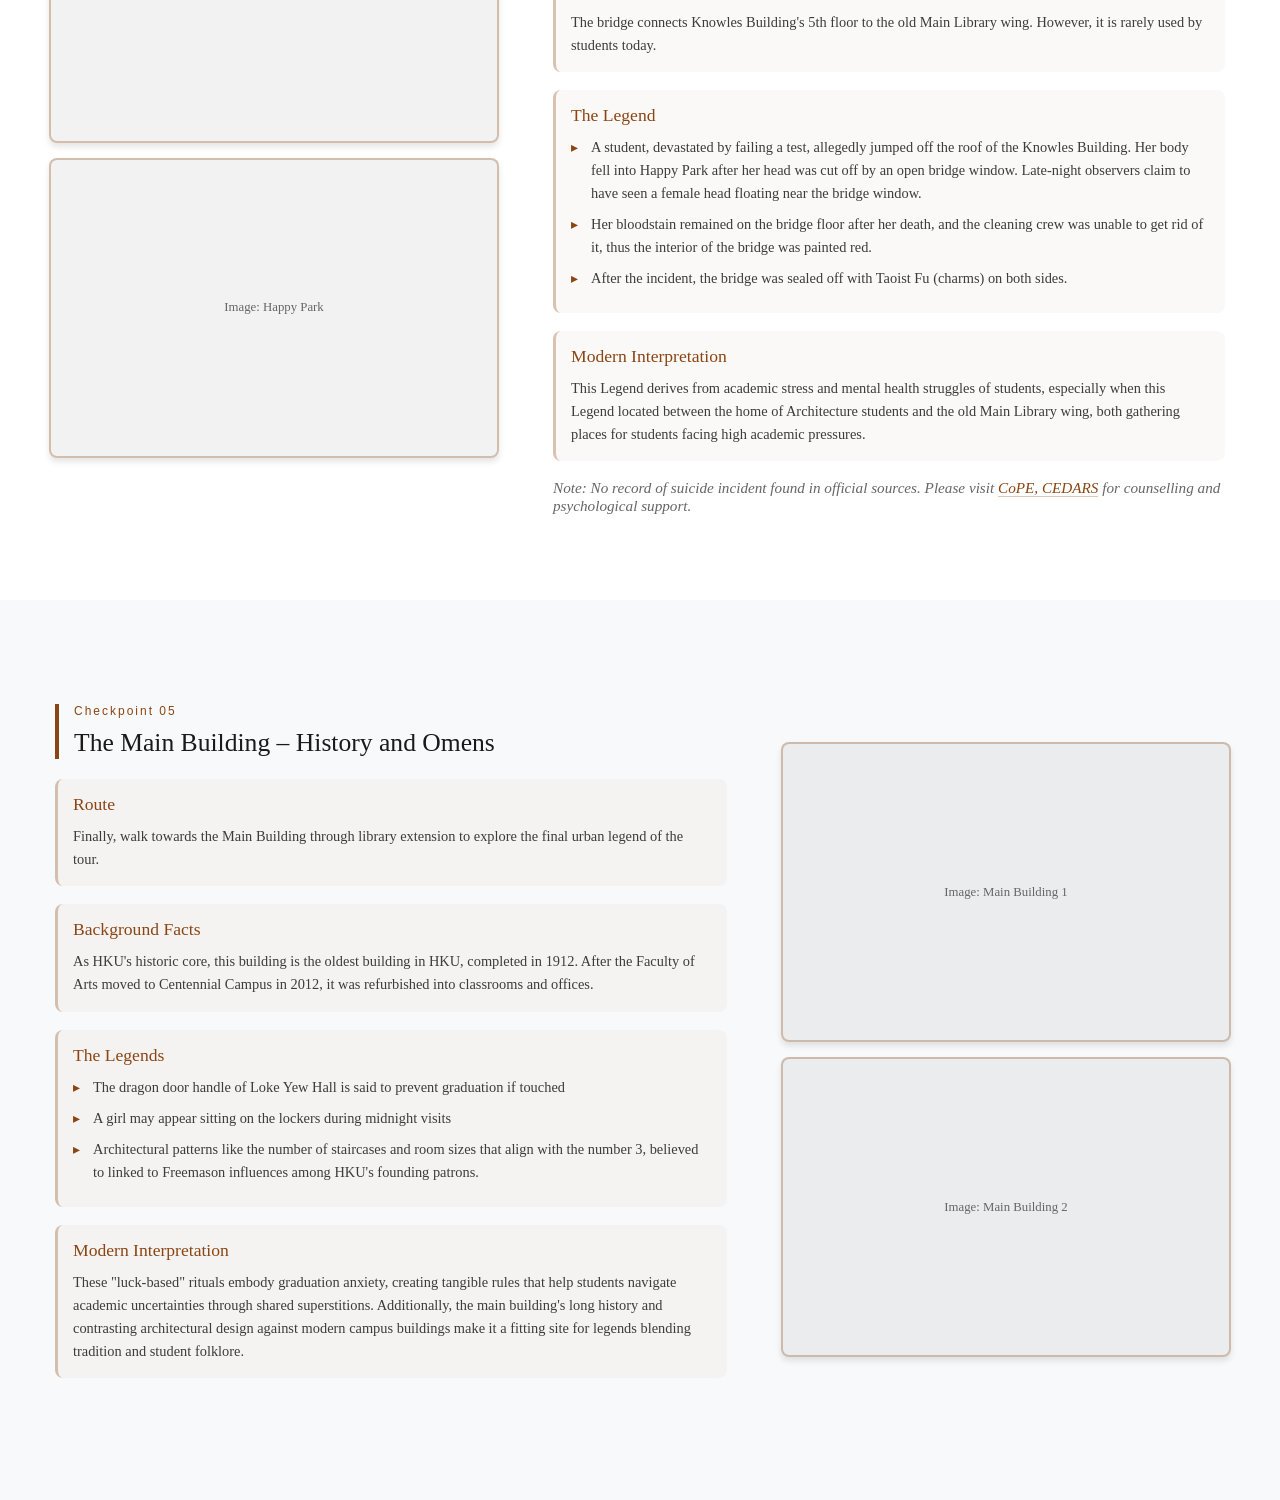
==== commit e073d6d8: "Update tour overview duration and replace local image sources with CDN links" ====
--- a/index.html
+++ b/index.html
@@ -17,7 +17,7 @@
           <h2>Tour Overview</h2>
           <p>
             Welcome to "The HKU Urban Legend Walking Tour: Echo of the Past," a
-            1.5-hour walking tour which walks the thin line between reality and
+            1 hour walking tour which walks the thin line between reality and
             make-believe at the University of Hong Kong. This walking tour of
             HKU's main campus shows how urban legends emerge from specific
             historical contexts, reflect student anxieties, and become part of
@@ -29,7 +29,7 @@
         <div class="hero-images fade-in">
           <div class="image-placeholder">
             <img
-              src="img/eliot.jpg"
+              src="https://stblobpublicaccess.blob.core.windows.net/cdn/eliot.jpg"
               alt="HKU Campus"
               loading="lazy"
               onerror="this.style.display='none'"
@@ -37,7 +37,7 @@
           </div>
           <div class="image-placeholder">
             <img
-              src="img/RedWall.jpg"
+              src="https://stblobpublicaccess.blob.core.windows.net/cdn/RedWall.jpg"
               alt="HKU Campus"
               loading="lazy"
               onerror="this.style.display='none'"
@@ -45,7 +45,7 @@
           </div>
           <div class="image-placeholder">
             <img
-              src="img/MB5.jpg"
+              src="https://stblobpublicaccess.blob.core.windows.net/cdn/MB5.jpg"
               alt="HKU Campus"
               loading="lazy"
               onerror="this.style.display='none'"
@@ -153,7 +153,7 @@
         <div class="checkpoint-images slide-in">
           <div class="image-placeholder">
             <img
-              src="img/Haking1.jpg"
+              src="https://stblobpublicaccess.blob.core.windows.net/cdn/Haking1.jpg"
               alt="Haking Wong Building"
               loading="lazy"
               onerror="this.parentElement.innerHTML='<div class=\'placeholder-text\'>Image: Haking Wong Building 1</div>'"
@@ -161,7 +161,7 @@
           </div>
           <div class="image-placeholder">
             <img
-              src="img/Haking2.jpg"
+              src="https://stblobpublicaccess.blob.core.windows.net/cdn/Haking2.jpg"
               alt="Haking Wong Elevators"
               loading="lazy"
               onerror="this.parentElement.innerHTML='<div class=\'placeholder-text\'>Image: Haking Wong Building 2</div>'"
@@ -177,7 +177,7 @@
         <div class="checkpoint-images slide-in single-image-small">
           <div class="image-placeholder">
             <img
-              src="img/time.jpg"
+              src="https://stblobpublicaccess.blob.core.windows.net/cdn/time.jpg"
               alt="Time Tunnel"
               loading="lazy"
               onerror="this.parentElement.innerHTML='<div class=\'placeholder-text\'>Image: Time Tunnel 1</div>'"
@@ -297,7 +297,7 @@
         <div class="checkpoint-images slide-in single-image">
           <div class="image-placeholder">
             <img
-              src="img/knowles.JPG"
+              src="https://stblobpublicaccess.blob.core.windows.net/cdn/knowles.JPG"
               alt="Knowles Building"
               loading="lazy"
               onerror="this.parentElement.innerHTML='<div class=\'placeholder-text\'>Image: Knowles Building</div>'"
@@ -313,7 +313,7 @@
         <div class="checkpoint-images">
           <div class="image-placeholder">
             <img
-              src="img/kb1.jpg"
+              src="https://stblobpublicaccess.blob.core.windows.net/cdn/kb1.jpg"
               alt="Haunted Bridge"
               loading="lazy"
               onerror="this.parentElement.innerHTML='<div class=\'placeholder-text\'>Image: Haunted Bridge 1</div>'"
@@ -321,7 +321,7 @@
           </div>
           <div class="image-placeholder">
             <img
-              src="img/kb2.jpg"
+              src="https://stblobpublicaccess.blob.core.windows.net/cdn/kb2.jpg"
               alt="Happy Park"
               loading="lazy"
               onerror="this.parentElement.innerHTML='<div class=\'placeholder-text\'>Image: Happy Park</div>'"
@@ -447,7 +447,7 @@
         <div class="checkpoint-images slide-in">
           <div class="image-placeholder">
             <img
-              src="img/MB3.jpg"
+              src="https://stblobpublicaccess.blob.core.windows.net/cdn/MB3.jpg"
               alt="Main Building"
               loading="lazy"
               onerror="this.parentElement.innerHTML='<div class=\'placeholder-text\'>Image: Main Building 1</div>'"
@@ -455,7 +455,7 @@
           </div>
           <div class="image-placeholder">
             <img
-              src="img/lyh.jpg"
+              src="https://stblobpublicaccess.blob.core.windows.net/cdn/lyh.jpg"
               alt="Loke Yew Hall"
               loading="lazy"
               onerror="this.parentElement.innerHTML='<div class=\'placeholder-text\'>Image: Main Building 2</div>'"
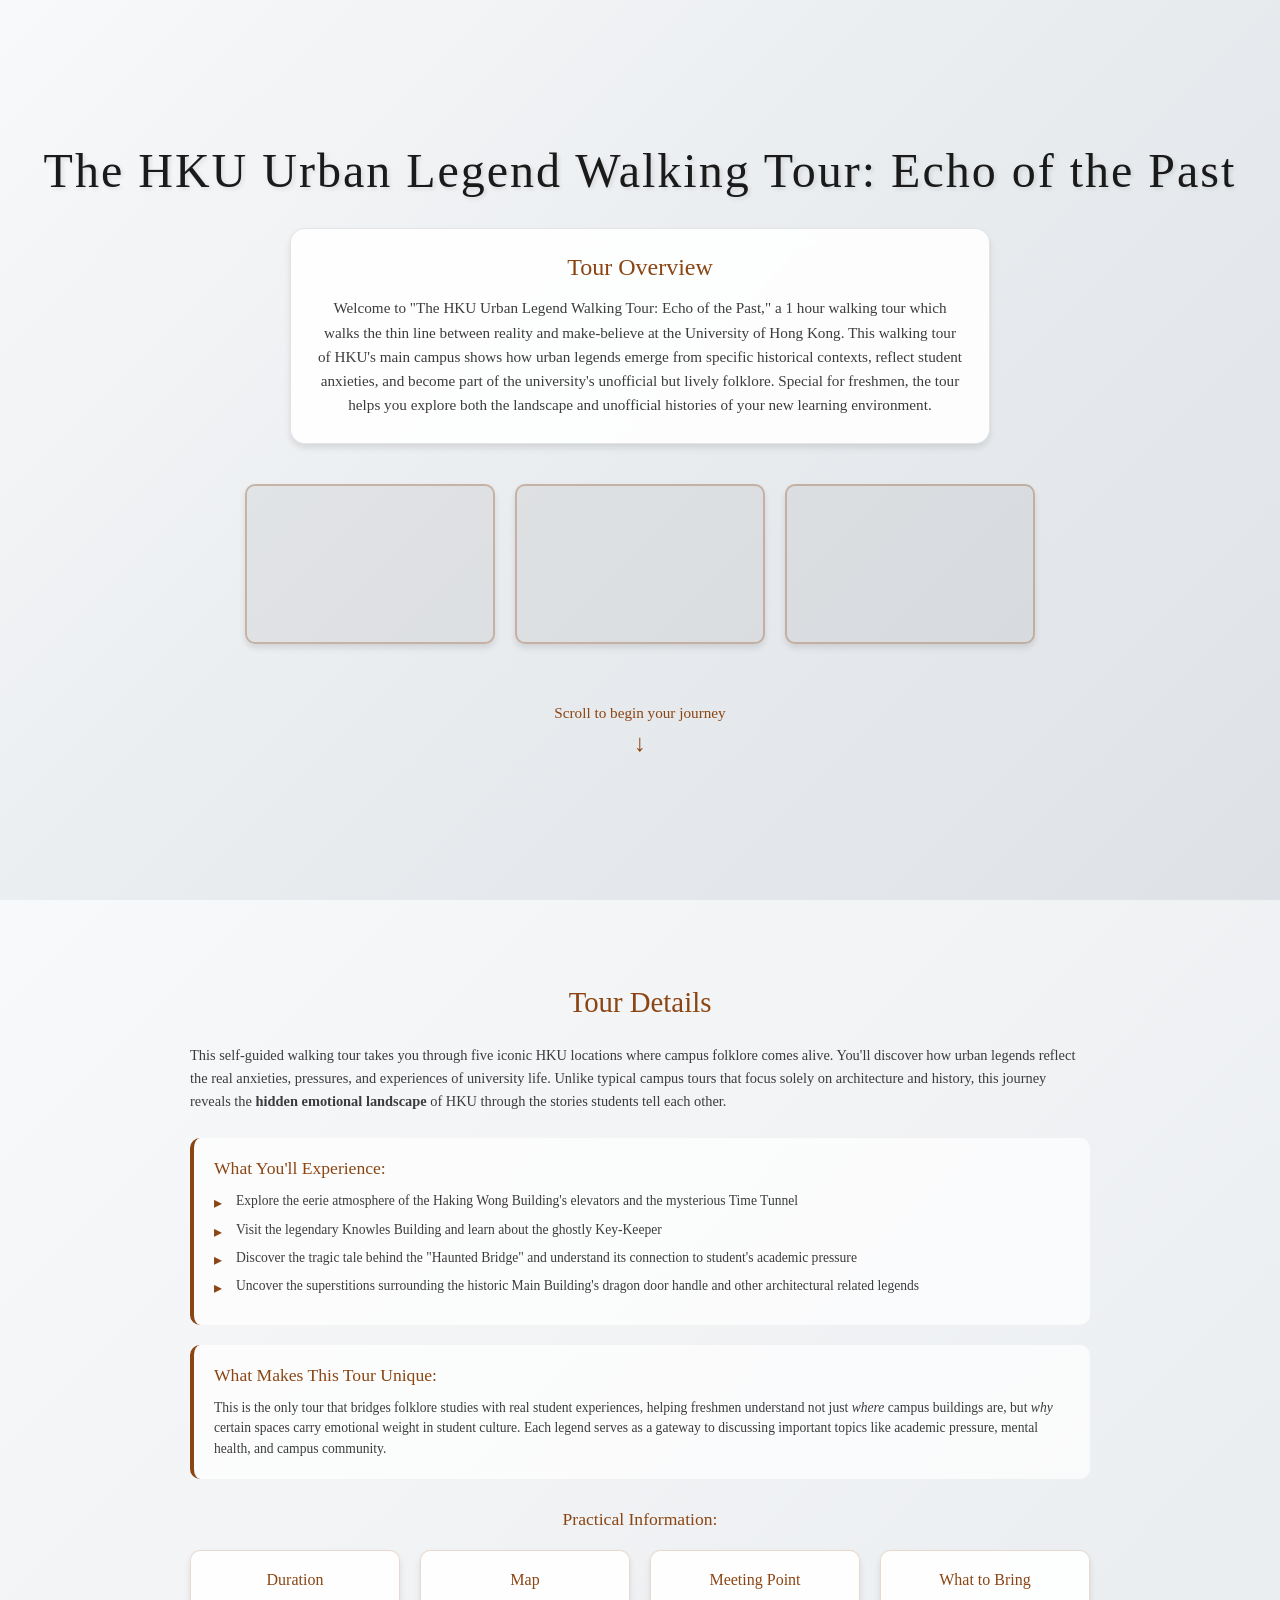
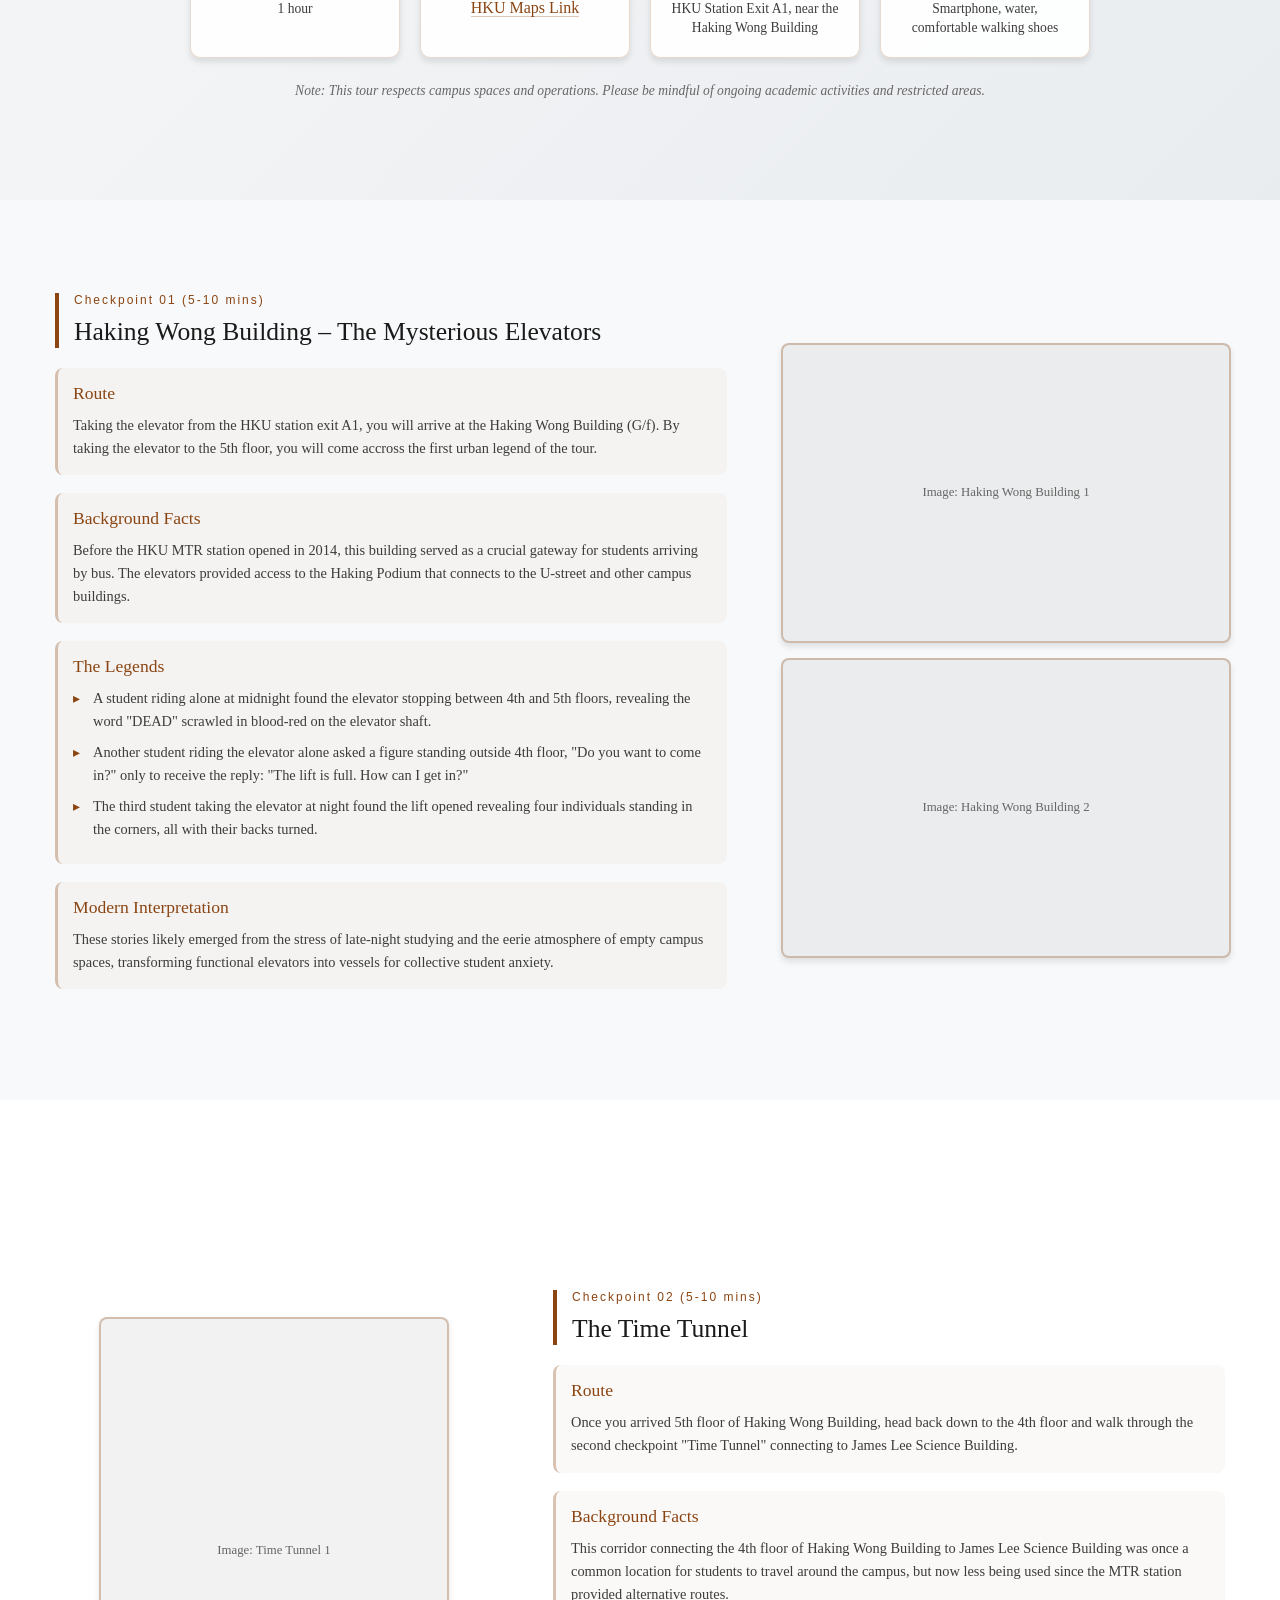
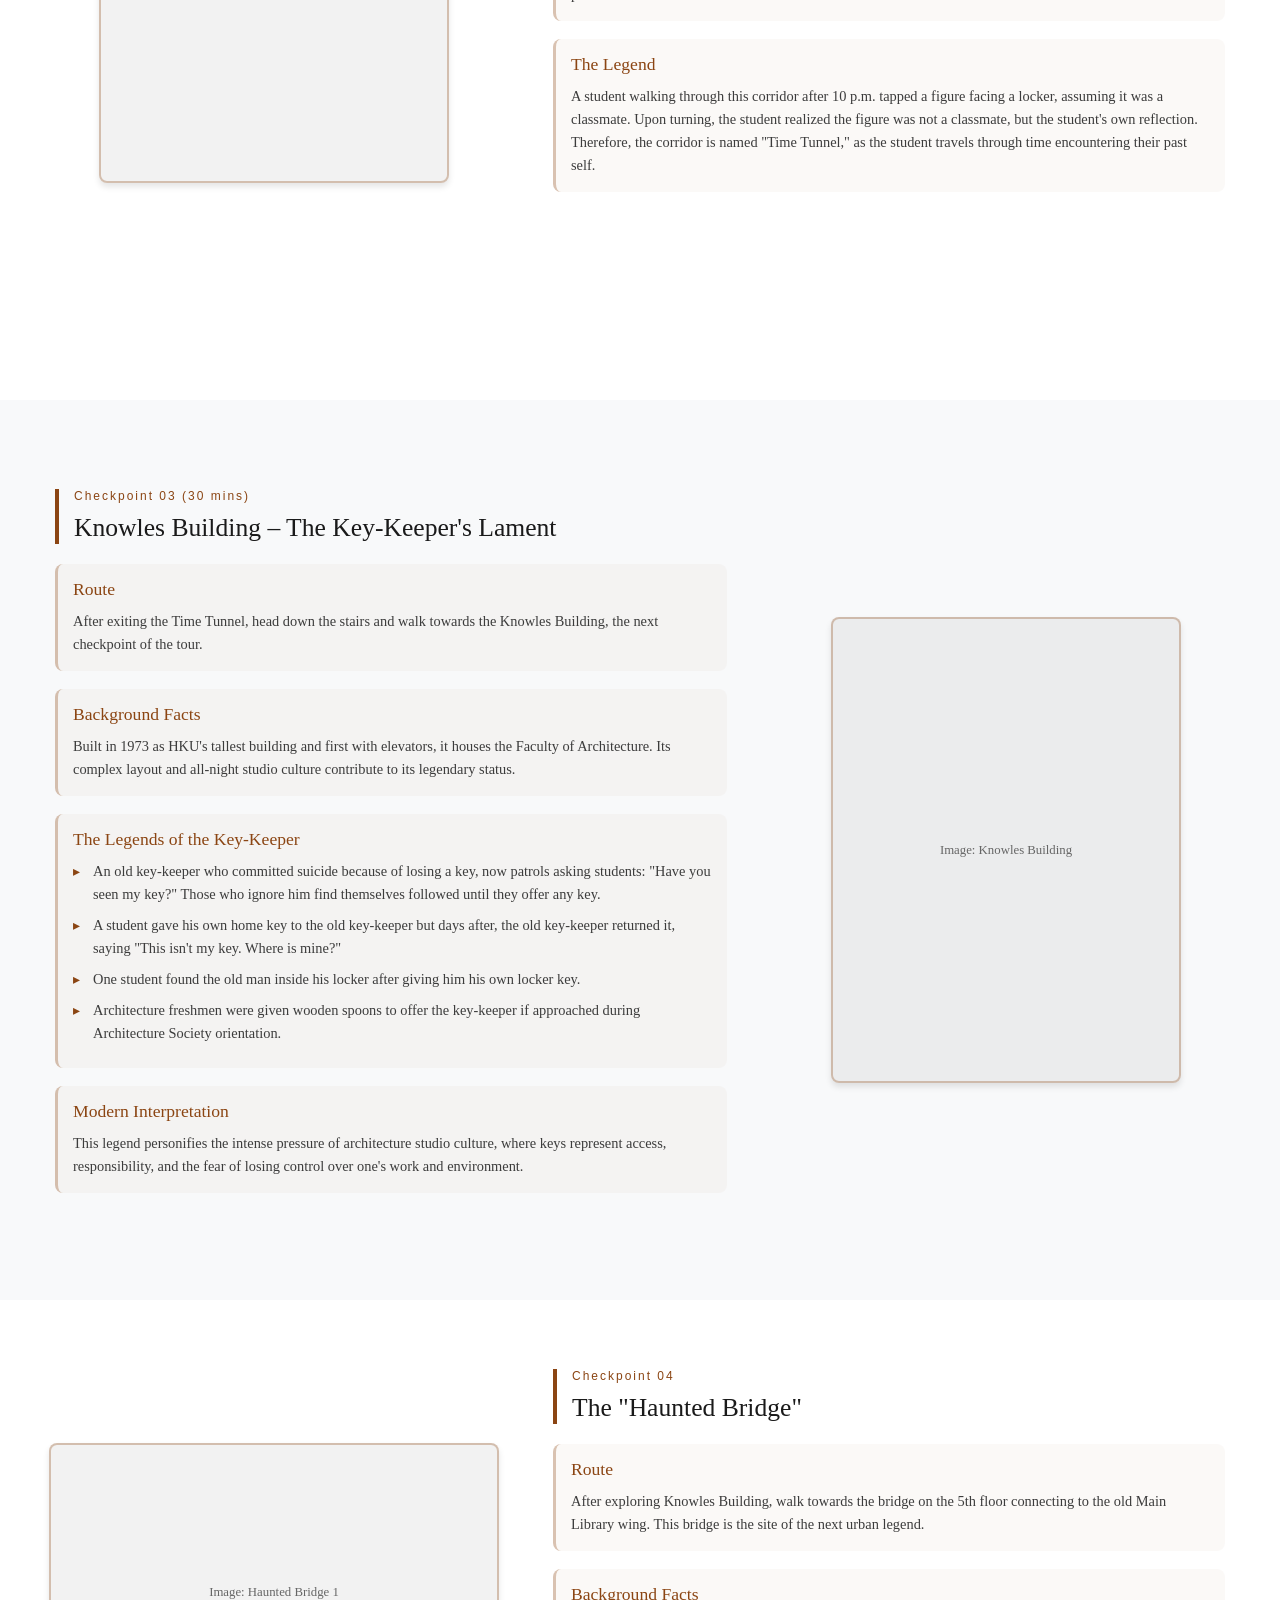
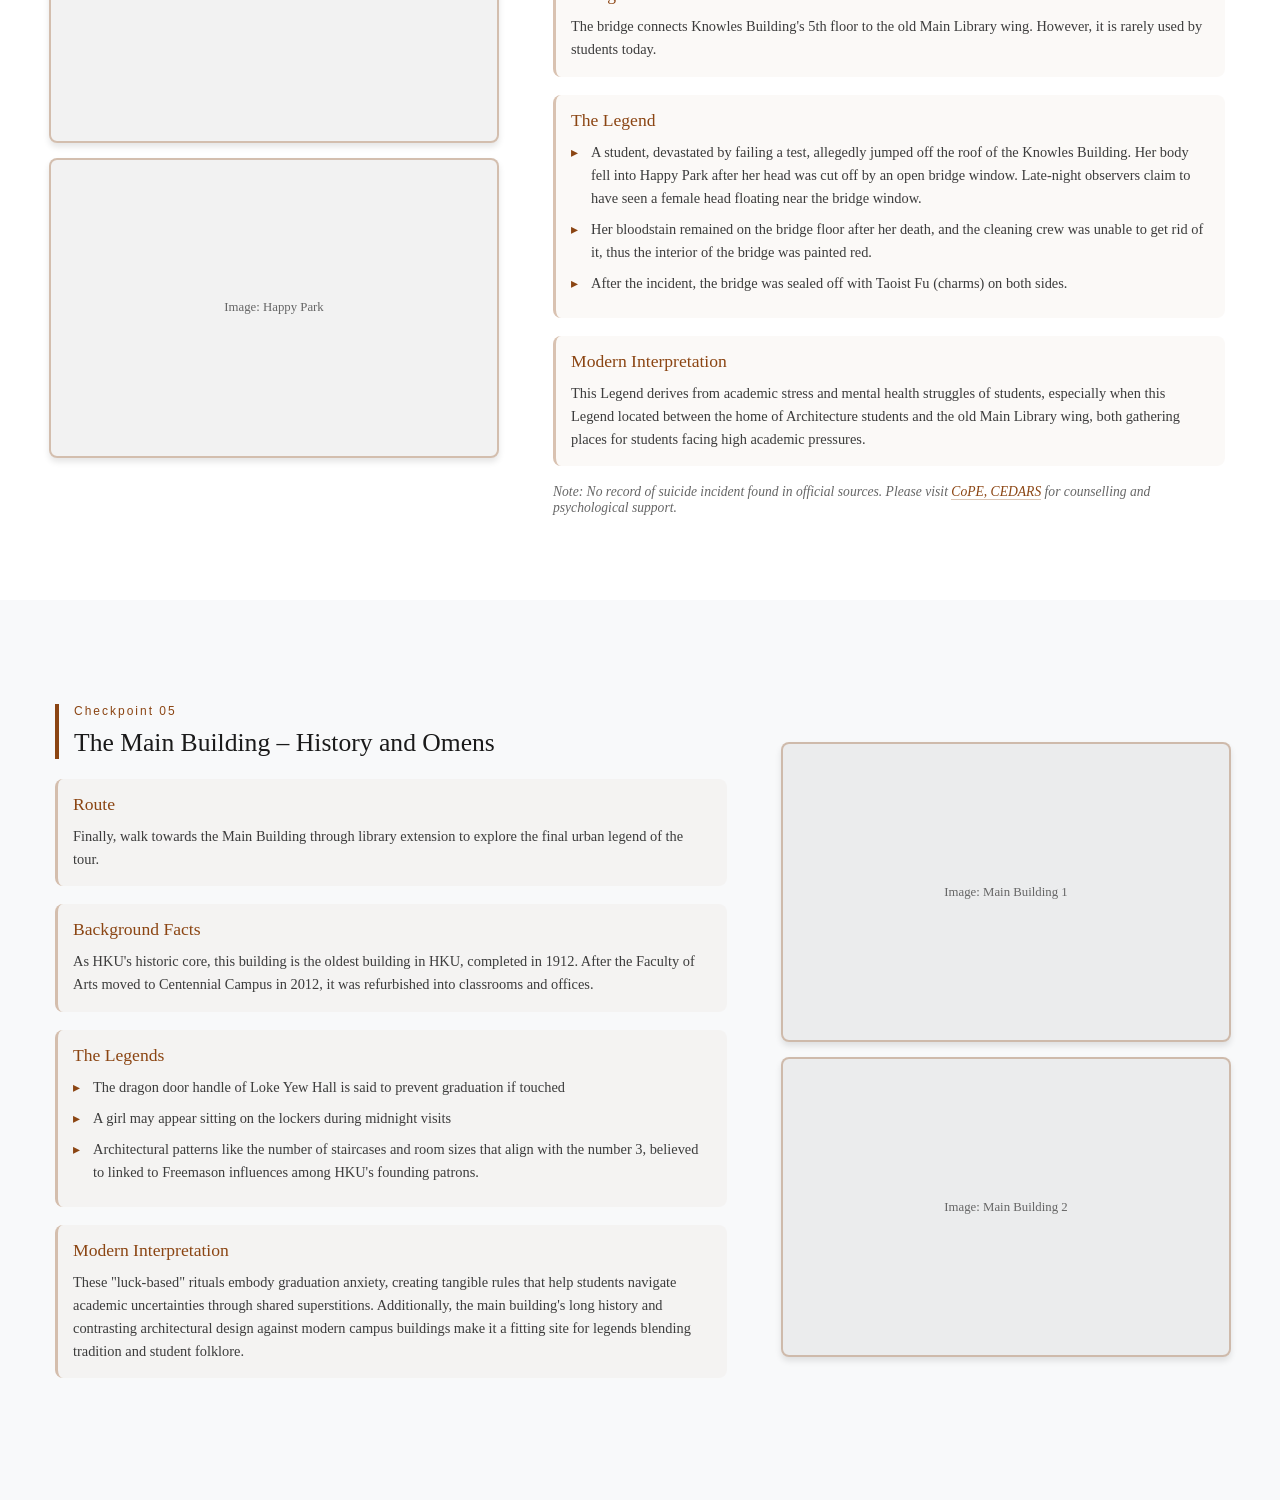
==== commit 64187749: "Revise tour details and enhance emotional context for the HKU Urban Legend Walking Tour" ====
--- a/index.html
+++ b/index.html
@@ -59,19 +59,69 @@
       </div>
     </section>
 
-        <!-- Tour Details Section -->
+    <!-- Tour Details Section -->
     <section class="tour-details" id="tour-details">
       <div class="details-content fade-in">
         <h2>Tour Details</h2>
-        <div class="details-grid">
+
+        <p class="tour-intro slide-in">
+          This self-guided walking tour takes you through five iconic HKU
+          locations where campus folklore comes alive. You'll discover how urban
+          legends reflect the real anxieties, pressures, and experiences of
+          university life. Unlike typical campus tours that focus solely on
+          architecture and history, this journey reveals the
+          <strong>hidden emotional landscape</strong> of HKU through the stories
+          students tell each other.
+        </p>
+
+        <div class="tour-experience slide-in">
+          <h3>What You'll Experience:</h3>
+          <ul>
+            <li>
+              Explore the eerie atmosphere of the Haking Wong Building's
+              elevators and the mysterious Time Tunnel
+            </li>
+            <li>
+              Visit the legendary Knowles Building and learn about the ghostly
+              Key-Keeper
+            </li>
+            <li>
+              Discover the tragic tale behind the "Haunted Bridge" and
+              understand its connection to student's academic pressure
+            </li>
+            <li>
+              Uncover the superstitions surrounding the historic Main Building's
+              dragon door handle and other architectural related legends
+            </li>
+          </ul>
+        </div>
+
+        <div class="tour-unique slide-in">
+          <h3>What Makes This Tour Unique:</h3>
+          <p>
+            This is the only tour that bridges folklore studies with real
+            student experiences, helping freshmen understand not just
+            <em>where</em> campus buildings are, but <em>why</em> certain spaces
+            carry emotional weight in student culture. Each legend serves as a
+            gateway to discussing important topics like academic pressure,
+            mental health, and campus community.
+          </p>
+        </div>
+
+        <h3 class="practical-info-title slide-in">Practical Information:</h3>
+        <div class="details-grid slide-in">
           <div class="detail-item">
             <h3>Duration</h3>
             <p>1 hour</p>
           </div>
           <div class="detail-item">
             <h3>Map</h3>
-            <a href="https://firstyear.hku.hk/essential-advices-for-thriving/maps/" target="_blank"
-              >HKU Maps Link</a>
+            <a
+              href="https://firstyear.hku.hk/essential-advices-for-thriving/maps/"
+              target="_blank"
+              rel="noopener"
+              >HKU Maps Link</a
+            >
           </div>
           <div class="detail-item">
             <h3>Meeting Point</h3>
@@ -82,7 +132,7 @@
             <p>Smartphone, water, comfortable walking shoes</p>
           </div>
         </div>
-        <p class="tour-note">
+        <p class="tour-note slide-in">
           Note: This tour respects campus spaces and operations. Please be
           mindful of ongoing academic activities and restricted areas.
         </p>
@@ -215,9 +265,10 @@
             <p>
               A student walking through this corridor after 10 p.m. tapped a
               figure facing a locker, assuming it was a classmate. Upon turning,
-              the student realized the figure was not a classmate, but the student's own reflection.
-              Therefore, the corridor is named "Time Tunnel," as the student 
-              travels through time encountering their past self.
+              the student realized the figure was not a classmate, but the
+              student's own reflection. Therefore, the corridor is named "Time
+              Tunnel," as the student travels through time encountering their
+              past self.
             </p>
           </div>
 
@@ -368,8 +419,8 @@
                 of the bridge was painted red.
               </li>
               <li>
-                After the incident, the bridge was sealed off with Taoist
-                Fu (charms) on both sides.
+                After the incident, the bridge was sealed off with Taoist Fu
+                (charms) on both sides.
               </li>
             </ul>
           </div>
@@ -377,14 +428,18 @@
           <div class="checkpoint-section slide-in">
             <h3>Modern Interpretation</h3>
             <p>
-              This Legend derives from academic stress and mental health struggles of students,
-              especially when this Legend located between the home of Architecture students and the
-              old Main Library wing, both gathering places for students facing high academic pressures.
-            </p>
-          </div>
-          <p class="tour-note">
-          Note: No record of suicide incident found in official sources. Please visit <a href=" https://www.cedars.hku.hk/cope/cps">CoPE, CEDARS</a> for counselling and psychological support.
-        </p>
+              This Legend derives from academic stress and mental health
+              struggles of students, especially when this Legend located between
+              the home of Architecture students and the old Main Library wing,
+              both gathering places for students facing high academic pressures.
+            </p>
+          </div>
+          <p class="tour-note slide-in">
+            Note: No record of suicide incident found in official sources.
+            Please visit
+            <a href=" https://www.cedars.hku.hk/cope/cps">CoPE, CEDARS</a> for
+            counselling and psychological support.
+          </p>
         </div>
       </div>
     </section>
@@ -409,7 +464,8 @@
           <div class="checkpoint-section slide-in">
             <h3>Background Facts</h3>
             <p>
-              As HKU's historic core, this building is the oldest building in HKU, completed in 1912. After the Faculty of Arts moved to
+              As HKU's historic core, this building is the oldest building in
+              HKU, completed in 1912. After the Faculty of Arts moved to
               Centennial Campus in 2012, it was refurbished into classrooms and
               offices.
             </p>
@@ -426,9 +482,9 @@
                 A girl may appear sitting on the lockers during midnight visits
               </li>
               <li>
-                Architectural patterns like the number of staircases and room sizes
-                that align with the number 3, believed to linked to Freemason influences among
-                HKU's founding patrons.
+                Architectural patterns like the number of staircases and room
+                sizes that align with the number 3, believed to linked to
+                Freemason influences among HKU's founding patrons.
               </li>
             </ul>
           </div>
@@ -438,8 +494,10 @@
             <p>
               These "luck-based" rituals embody graduation anxiety, creating
               tangible rules that help students navigate academic uncertainties
-              through shared superstitions. Additionally, the main building's long history and contrasting architectural design against modern campus buildings 
-              make it a fitting site for legends blending tradition and student folklore.
+              through shared superstitions. Additionally, the main building's
+              long history and contrasting architectural design against modern
+              campus buildings make it a fitting site for legends blending
+              tradition and student folklore.
             </p>
           </div>
         </div>
@@ -464,7 +522,6 @@
         </div>
       </div>
     </section>
-
 
     <script src="script.js"></script>
   </body>
--- a/style.css
+++ b/style.css
@@ -320,7 +320,7 @@
   display: flex;
   align-items: center;
   justify-content: center;
-  padding: 80px 20px;
+  padding: 60px 20px;
   background: linear-gradient(135deg, #f8f9fa 0%, #e9ecef 100%);
 }
 
@@ -330,21 +330,120 @@
 }
 
 .details-content h2 {
-  font-size: 2rem;
-  margin-bottom: 40px;
+  font-size: 1.8rem;
+  margin-bottom: 25px;
   color: #8b4513;
   font-weight: 400;
+}
+
+.tour-intro {
+  font-size: 0.9rem;
+  line-height: 1.6;
+  color: #3c3c3c;
+  margin-bottom: 25px;
+  text-align: left;
+  max-width: 900px;
+  margin-left: auto;
+  margin-right: auto;
+  opacity: 0;
+  transform: translateY(50px);
+  transition: opacity 0.8s ease, transform 0.8s ease;
+}
+
+.tour-intro.visible {
+  opacity: 1;
+  transform: translateY(0);
+}
+
+.tour-experience,
+.tour-unique {
+  text-align: left;
+  max-width: 900px;
+  margin: 20px auto;
+  padding: 20px;
+  background: rgba(255, 255, 255, 0.7);
+  border-radius: 10px;
+  border-left: 4px solid #8b4513;
+  opacity: 0;
+  transform: translateY(50px);
+  transition: opacity 0.8s ease, transform 0.8s ease;
+}
+
+.tour-experience.visible,
+.tour-unique.visible {
+  opacity: 1;
+  transform: translateY(0);
+}
+
+.tour-experience h3,
+.tour-unique h3 {
+  font-size: 1.1rem;
+  color: #8b4513;
+  margin-bottom: 12px;
+  font-weight: 500;
+}
+
+.tour-experience ul {
+  list-style: none;
+  padding-left: 0;
+}
+
+.tour-experience li {
+  font-size: 0.85rem;
+  line-height: 1.5;
+  color: #3c3c3c;
+  margin-bottom: 8px;
+  padding-left: 22px;
+  position: relative;
+}
+
+.tour-experience li:before {
+  content: "▸";
+  position: absolute;
+  left: 0;
+  color: #8b4513;
+  font-size: 1rem;
+}
+
+.tour-unique p {
+  font-size: 0.85rem;
+  line-height: 1.5;
+  color: #3c3c3c;
+}
+
+.practical-info-title {
+  font-size: 1.1rem;
+  color: #8b4513;
+  margin-top: 30px;
+  margin-bottom: 20px;
+  font-weight: 500;
+  opacity: 0;
+  transform: translateY(50px);
+  transition: opacity 0.8s ease, transform 0.8s ease;
+}
+
+.practical-info-title.visible {
+  opacity: 1;
+  transform: translateY(0);
 }
 
 .details-grid {
   display: grid;
   grid-template-columns: repeat(auto-fit, minmax(180px, 1fr));
-  gap: 25px;
-  margin-bottom: 40px;
+  gap: 20px;
+  margin-bottom: 25px;
+  opacity: 0;
+  transform: translateY(50px);
+  transition: opacity 0.8s ease, transform 0.8s ease;
+}
+
+.details-grid.visible {
+  opacity: 1;
+  transform: translateY(0);
 }
 
 .detail-item {
-  padding: 25px;
+  padding: 20px;
   background: rgba(255, 255, 255, 0.9);
   border-radius: 10px;
   border: 1px solid rgba(139, 69, 19, 0.2);
@@ -352,23 +451,31 @@
 }
 
 .detail-item h3 {
-  font-size: 1.1rem;
-  color: #8b4513;
-  margin-bottom: 12px;
+  font-size: 1rem;
+  color: #8b4513;
+  margin-bottom: 10px;
   font-weight: 400;
 }
 
 .detail-item p {
-  font-size: 0.95rem;
-  color: #3c3c3c;
-  line-height: 1.5;
+  font-size: 0.85rem;
+  color: #3c3c3c;
+  line-height: 1.4;
 }
 
 .tour-note {
-  font-size: 0.95rem;
+  font-size: 0.85rem;
   color: #666;
   font-style: italic;
-  margin-bottom: 20px;
+  margin-bottom: 15px;
+  opacity: 0;
+  transform: translateY(50px);
+  transition: opacity 0.8s ease, transform 0.8s ease;
+}
+
+.tour-note.visible {
+  opacity: 1;
+  transform: translateY(0);
 }
 
 .tour-credit {
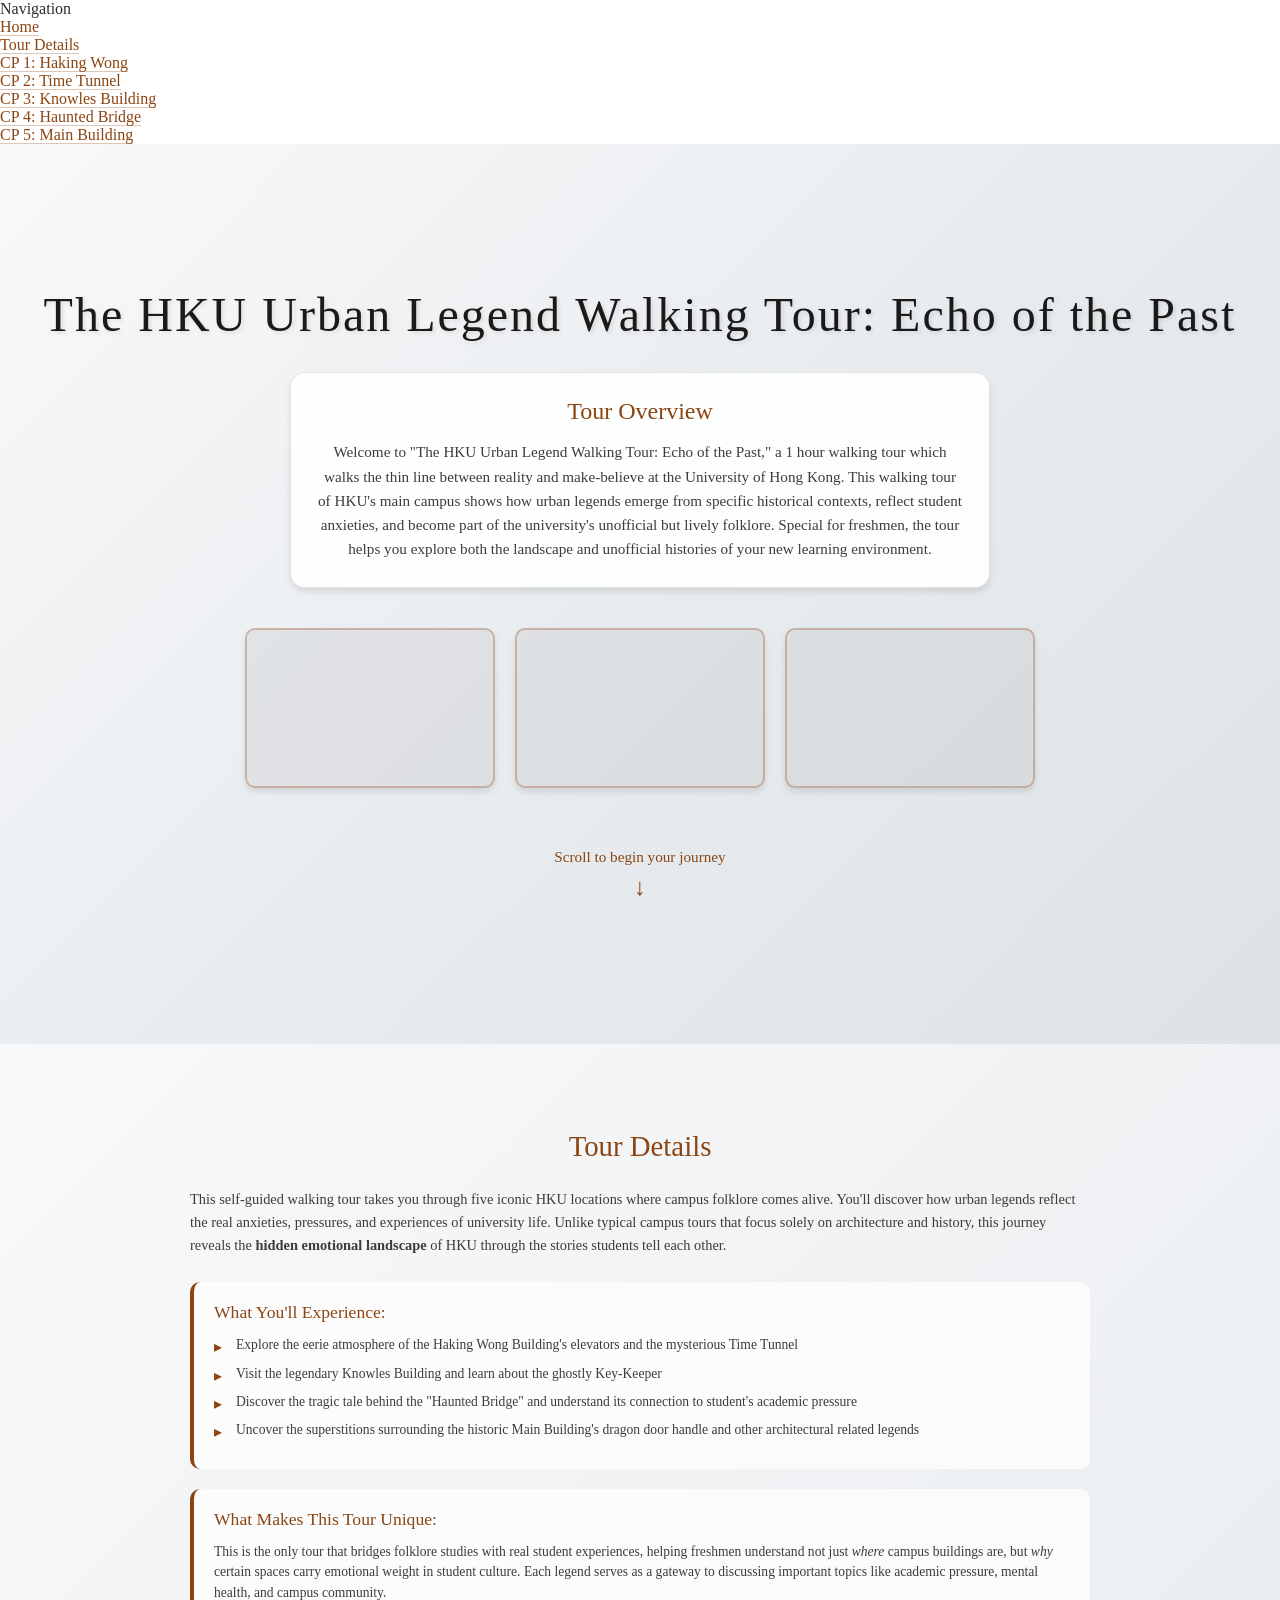
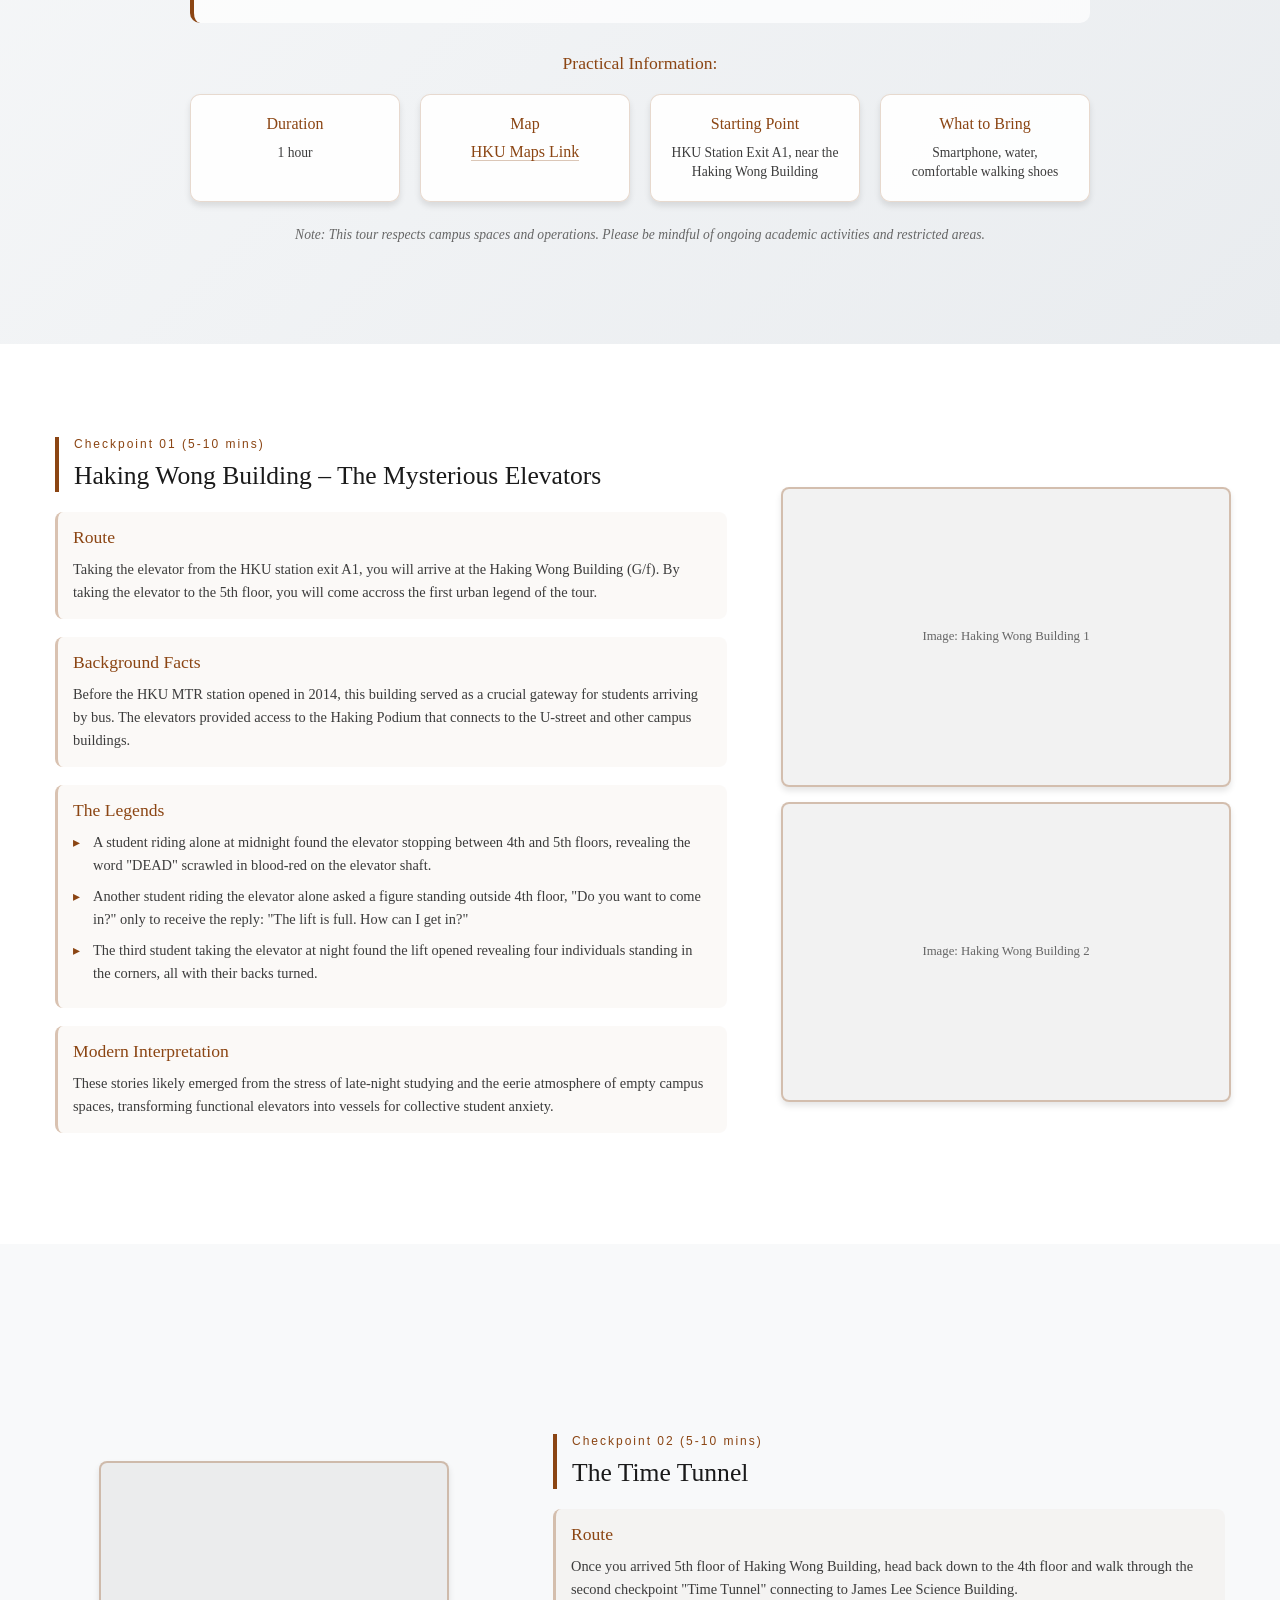
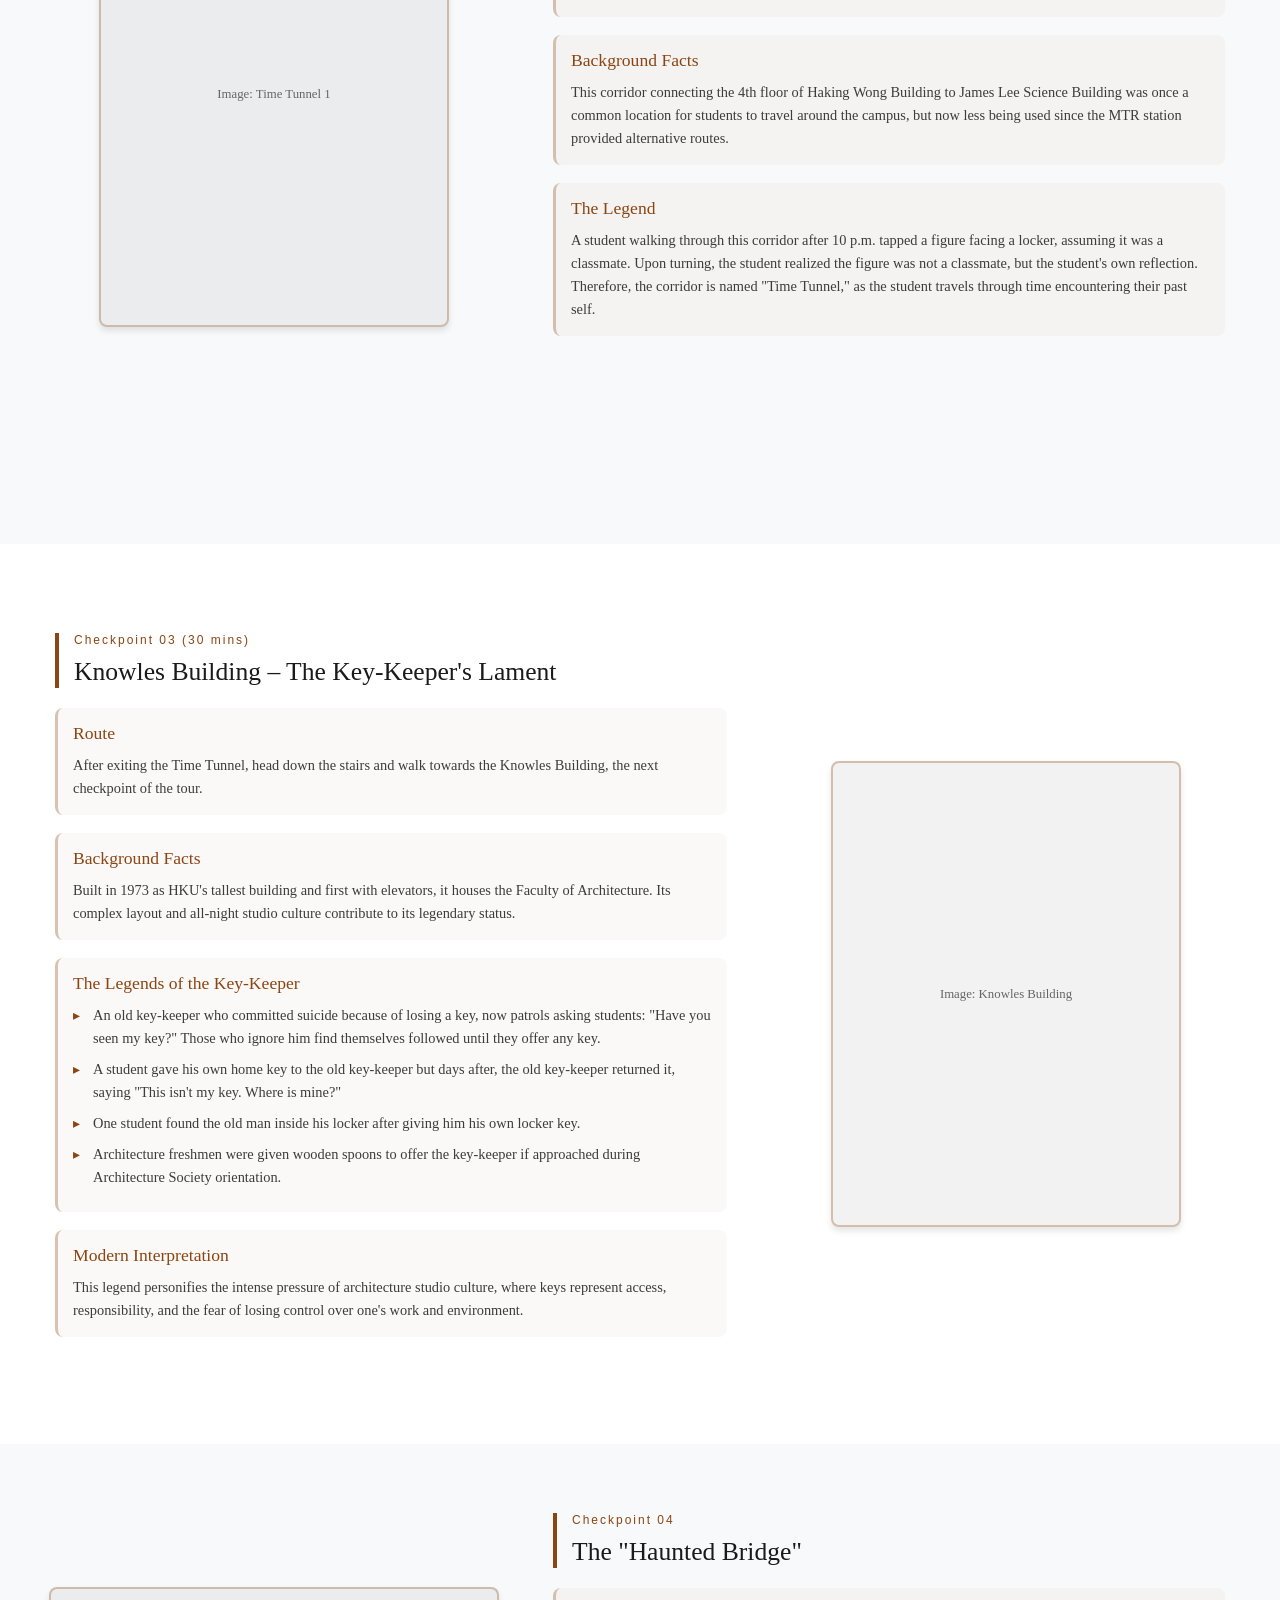
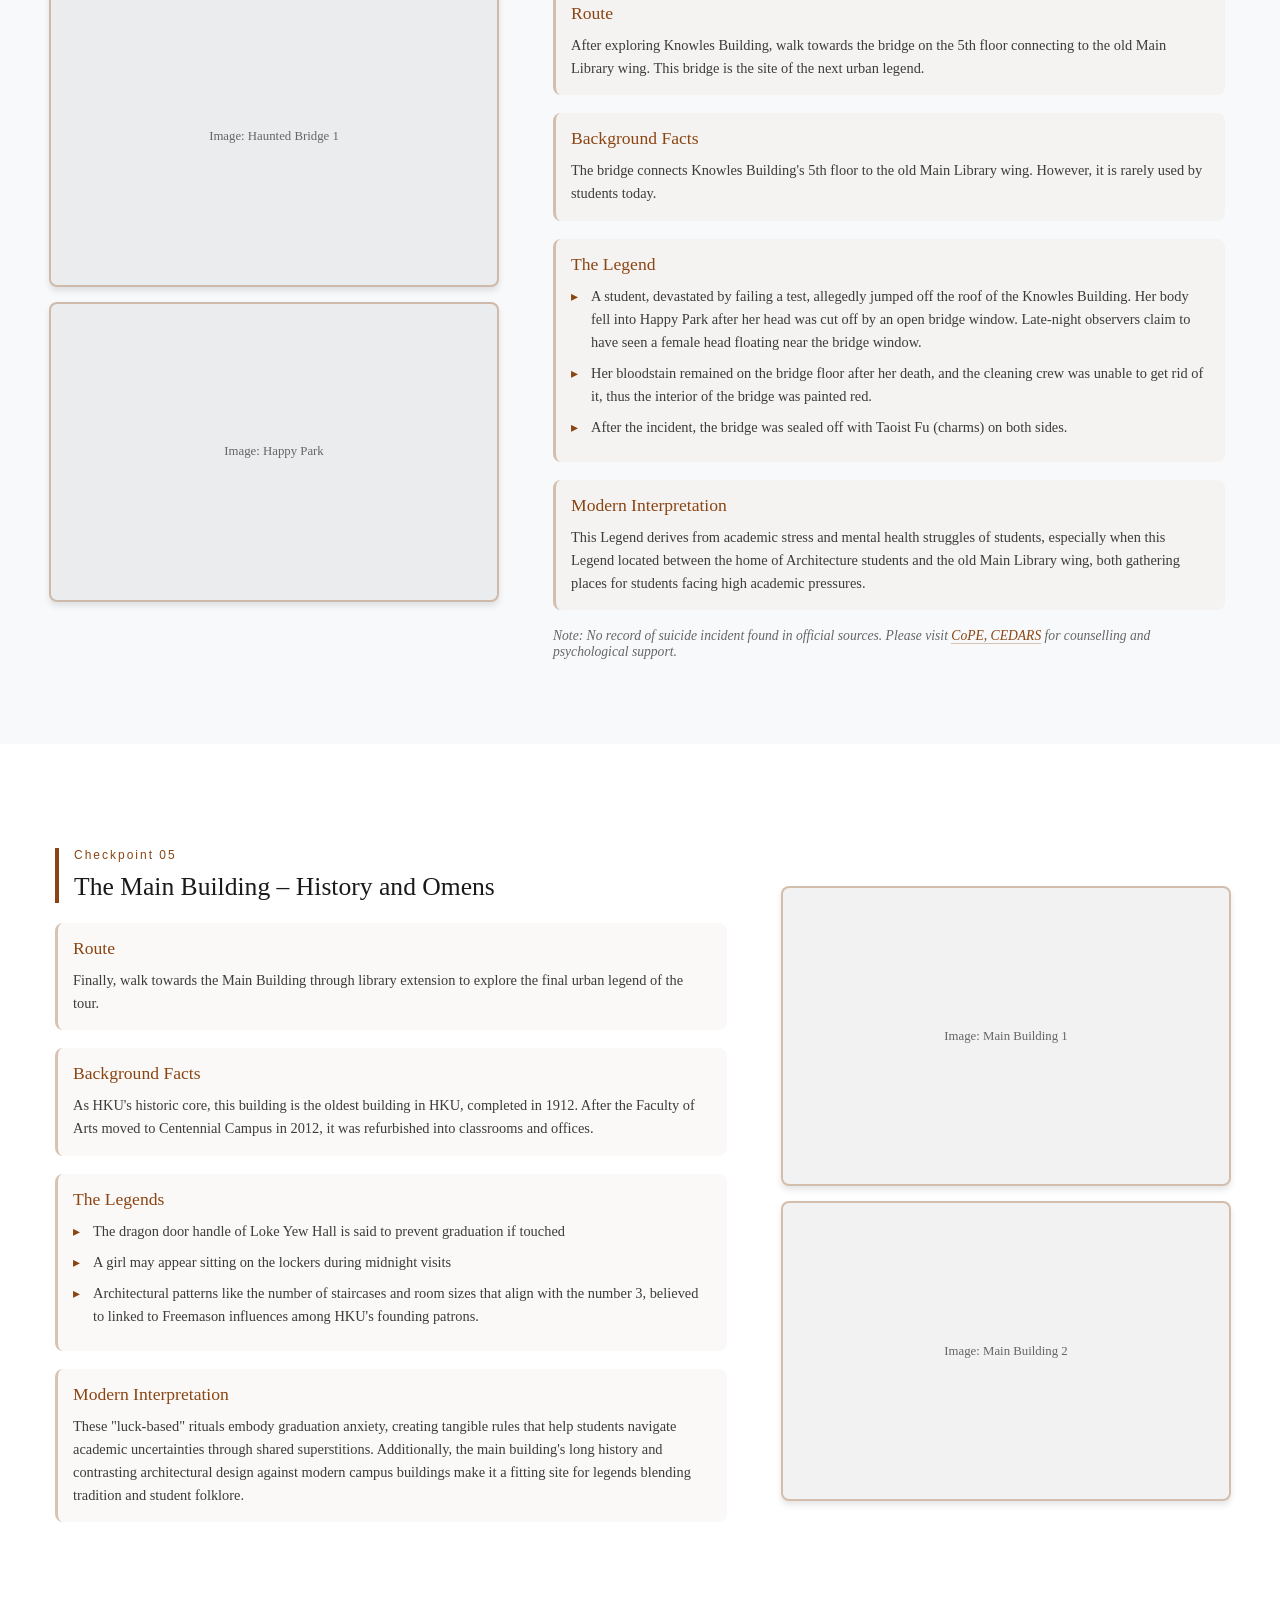
==== commit e68388ca: "." ====
--- a/index.html
+++ b/index.html
@@ -7,6 +7,26 @@
     <link rel="stylesheet" href="style.css" />
   </head>
   <body>
+    <!-- Navigation Sidebar -->
+    <nav class="sidebar-nav">
+      <div class="nav-header">Navigation</div>
+      <ul class="nav-list">
+        <li><a href="#hero" class="nav-link active">Home</a></li>
+        <li><a href="#tour-details" class="nav-link">Tour Details</a></li>
+        <li><a href="#checkpoint-1" class="nav-link">CP 1: Haking Wong</a></li>
+        <li><a href="#checkpoint-2" class="nav-link">CP 2: Time Tunnel</a></li>
+        <li>
+          <a href="#checkpoint-3" class="nav-link">CP 3: Knowles Building</a>
+        </li>
+        <li>
+          <a href="#checkpoint-4" class="nav-link">CP 4: Haunted Bridge</a>
+        </li>
+        <li>
+          <a href="#checkpoint-5" class="nav-link">CP 5: Main Building</a>
+        </li>
+      </ul>
+    </nav>
+
     <!-- Hero Section -->
     <section class="hero-section" id="hero">
       <div class="hero-content">
@@ -124,7 +144,7 @@
             >
           </div>
           <div class="detail-item">
-            <h3>Meeting Point</h3>
+            <h3>Starting Point</h3>
             <p>HKU Station Exit A1, near the Haking Wong Building</p>
           </div>
           <div class="detail-item">
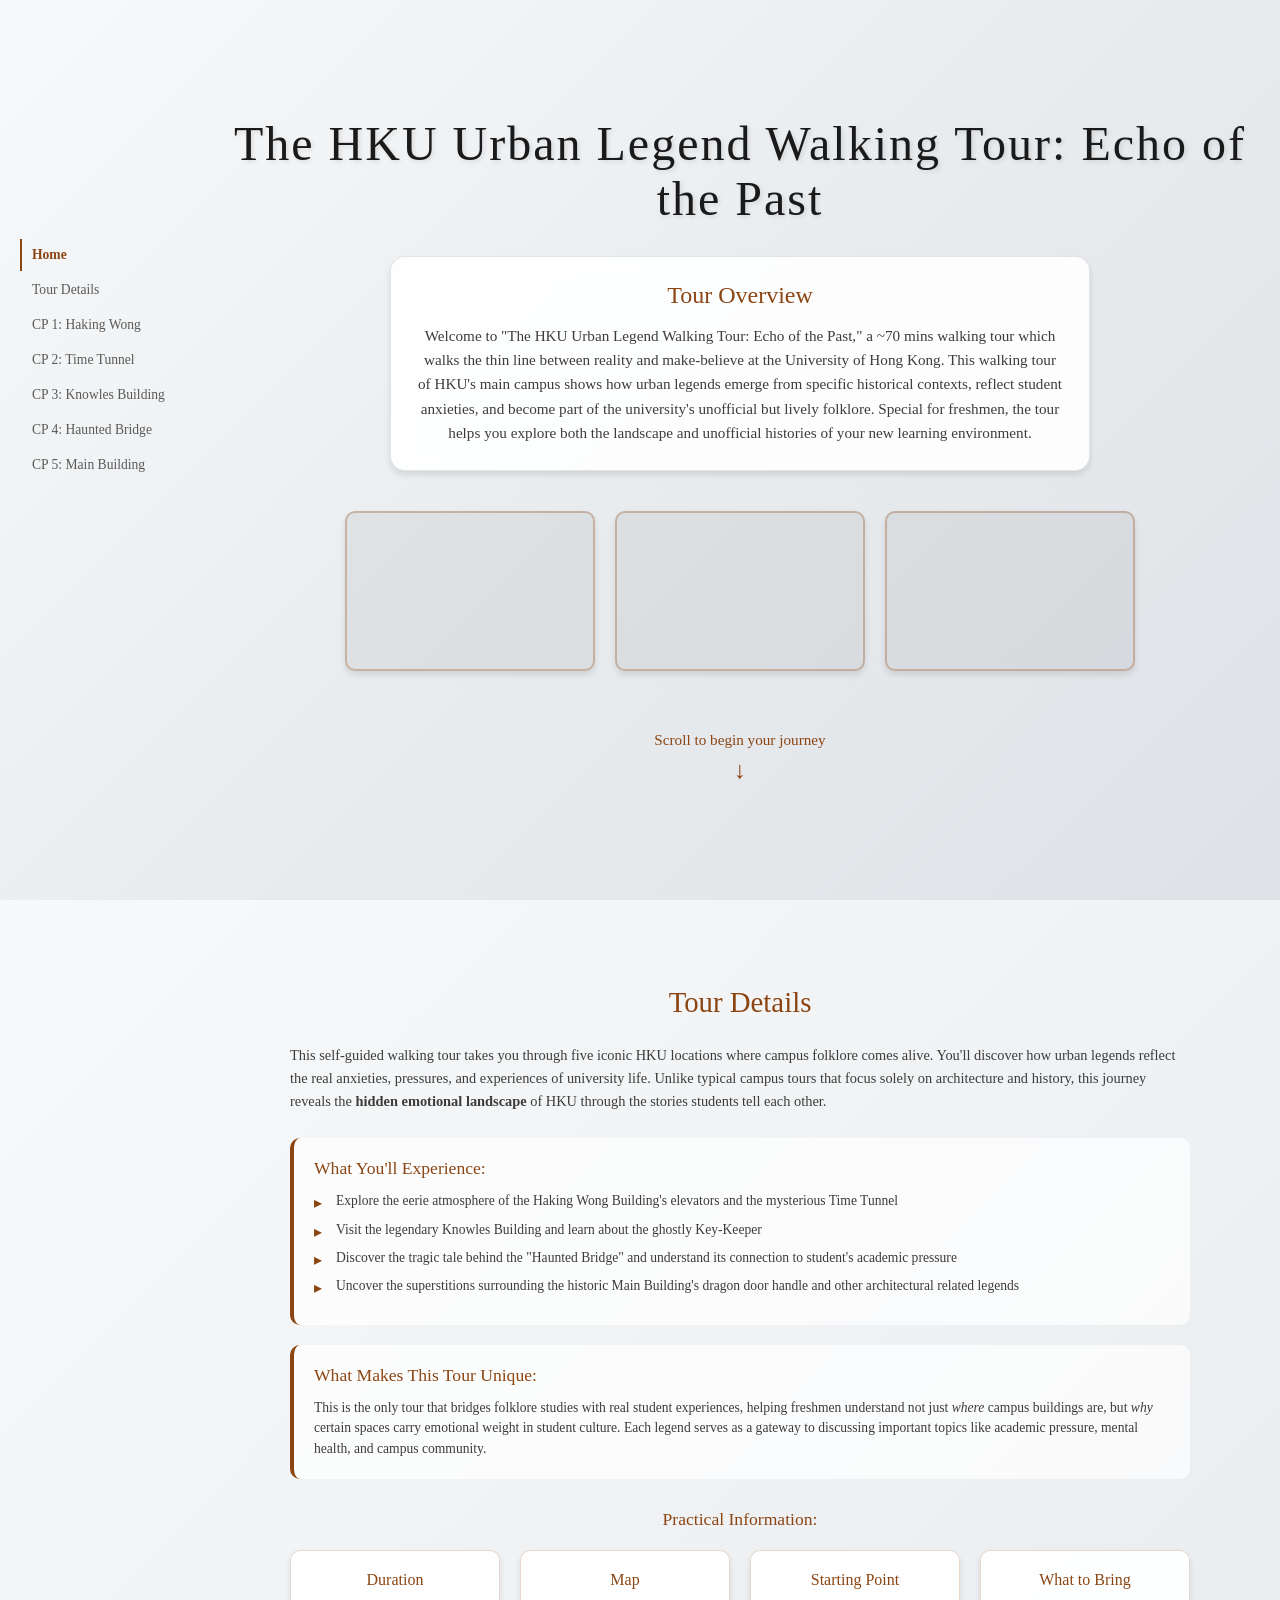
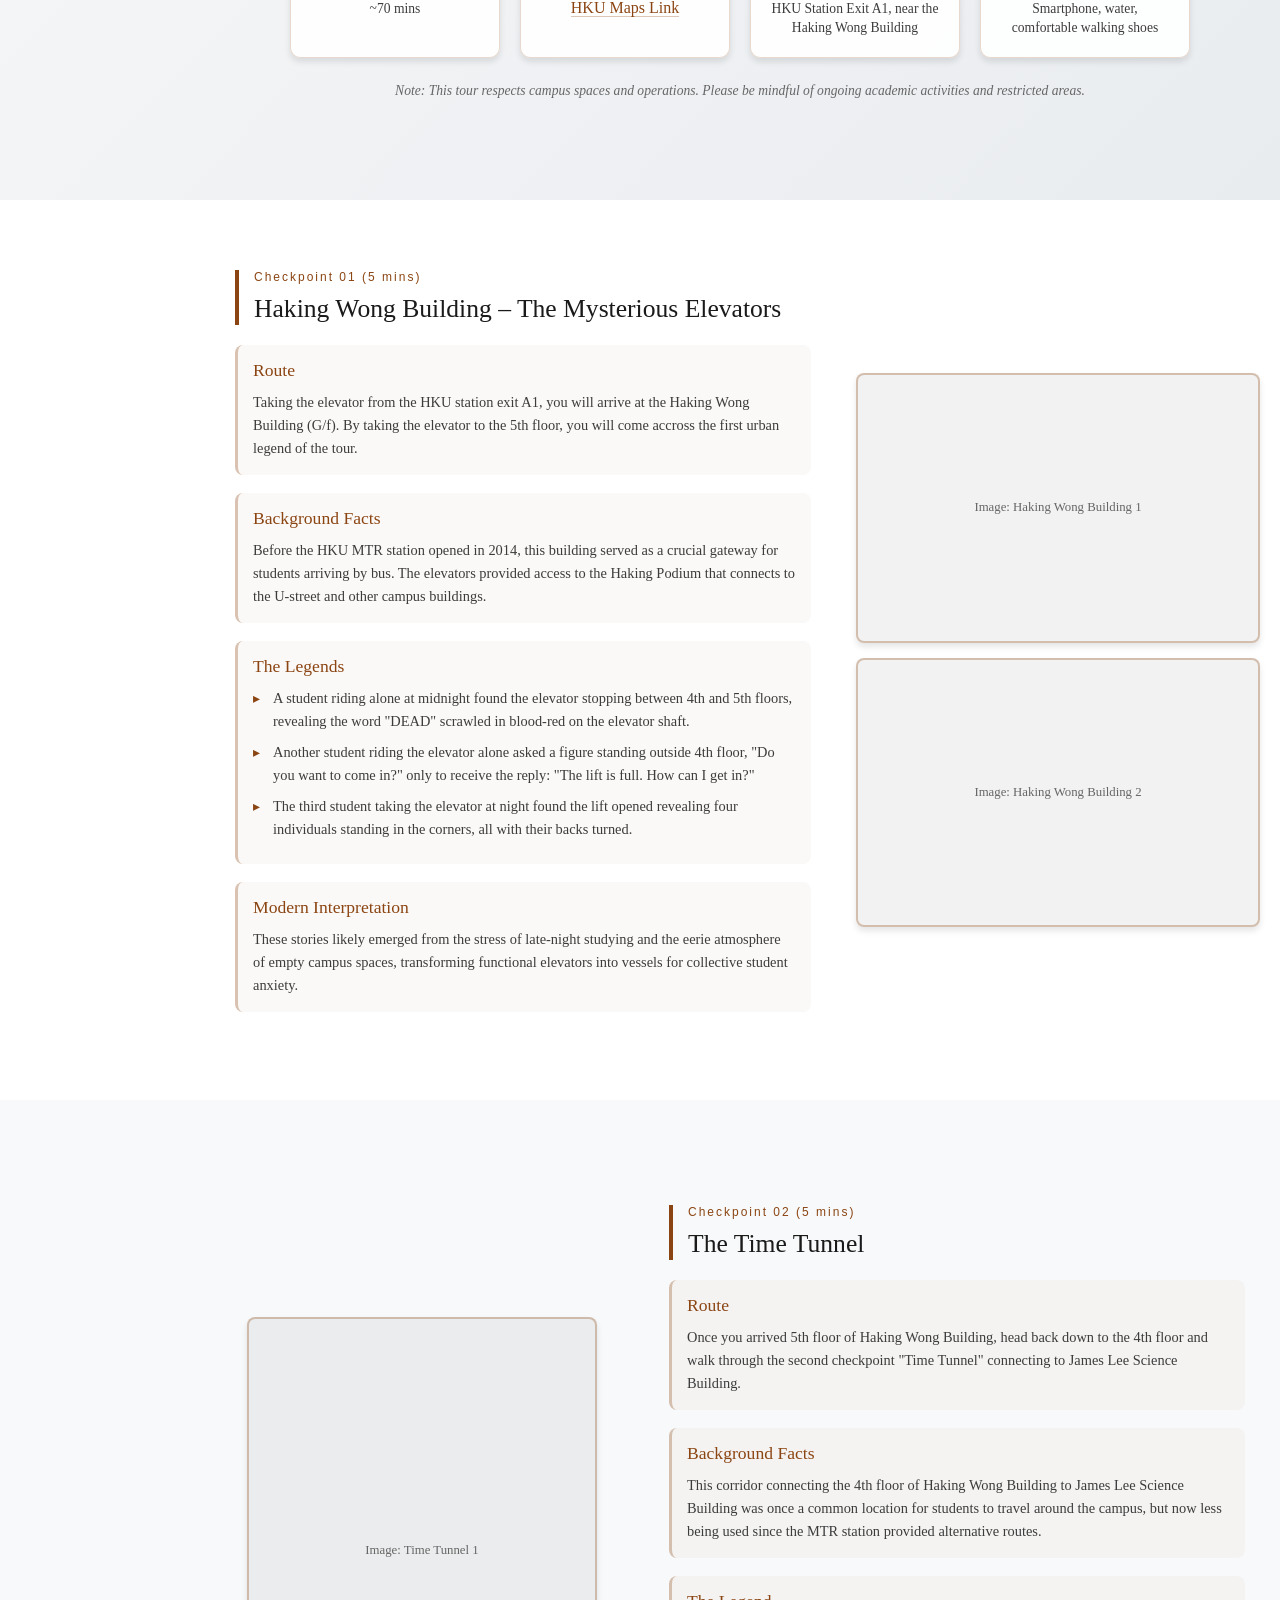
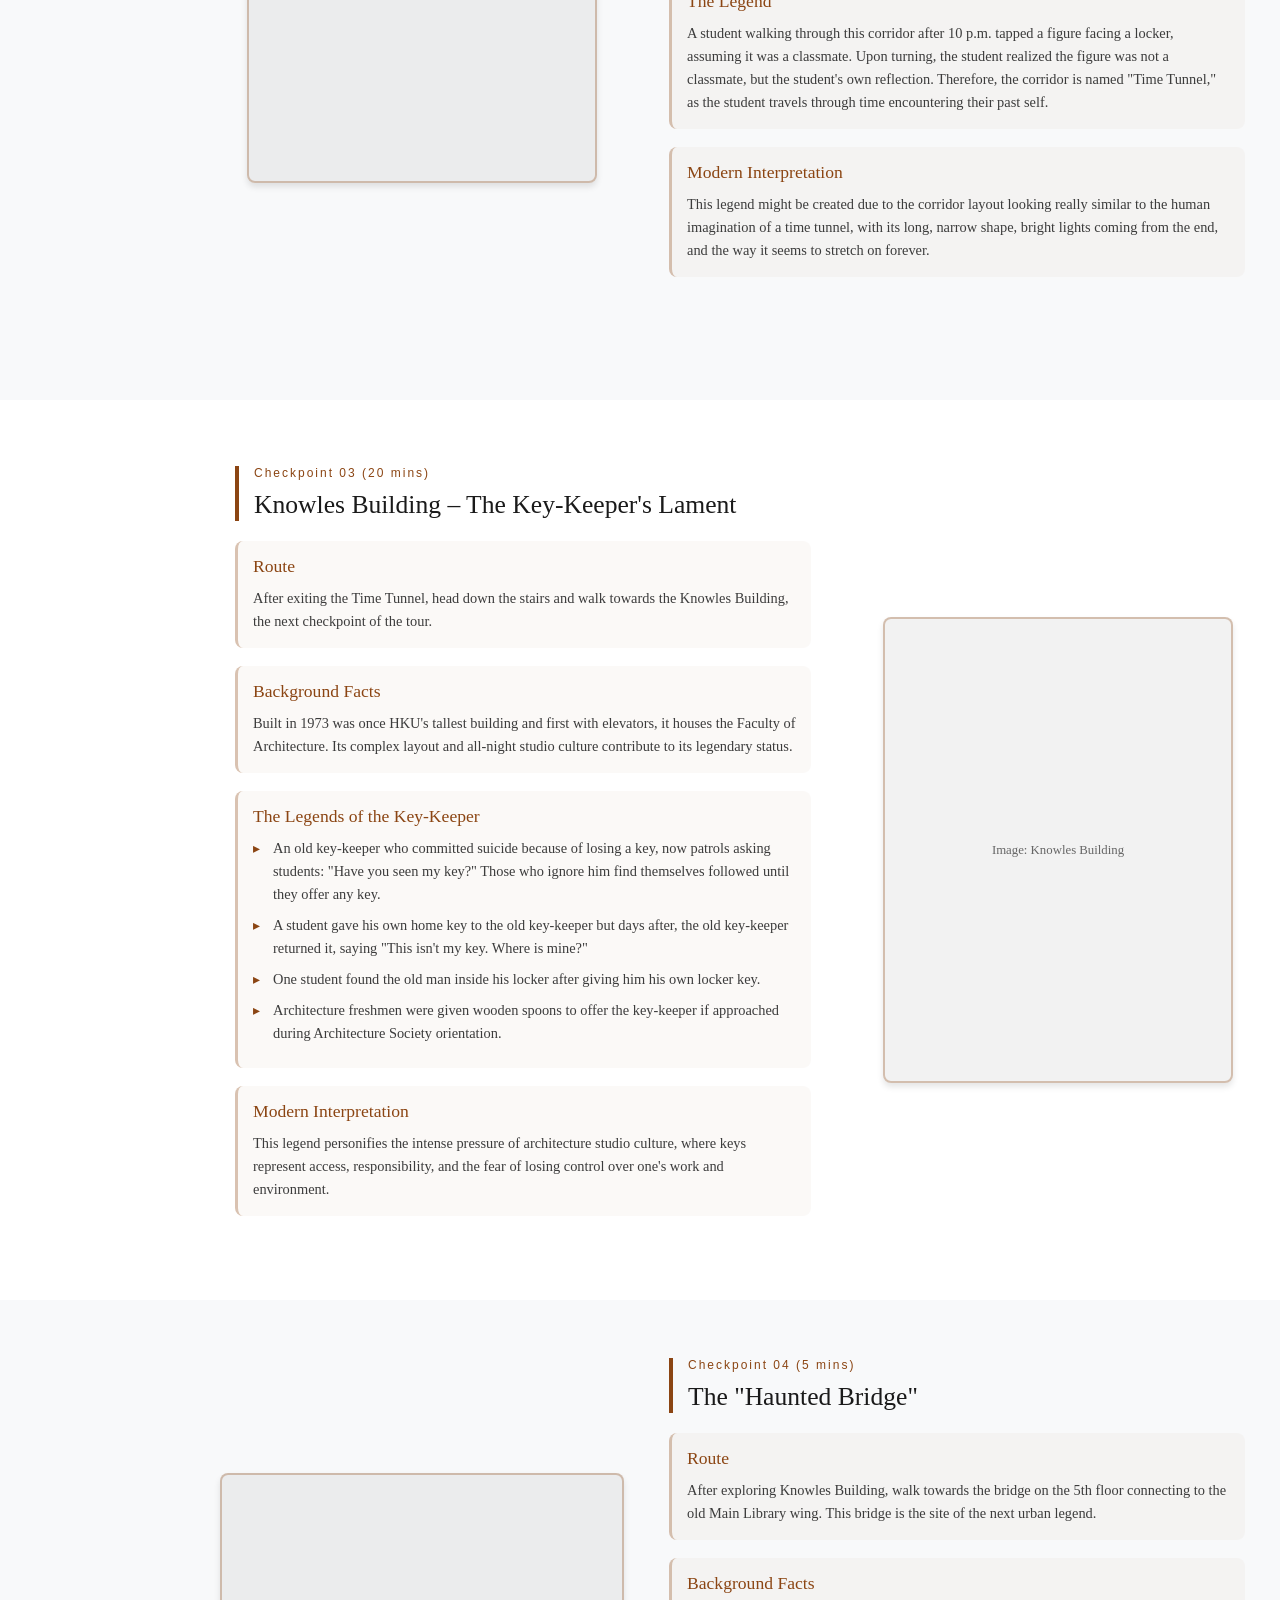
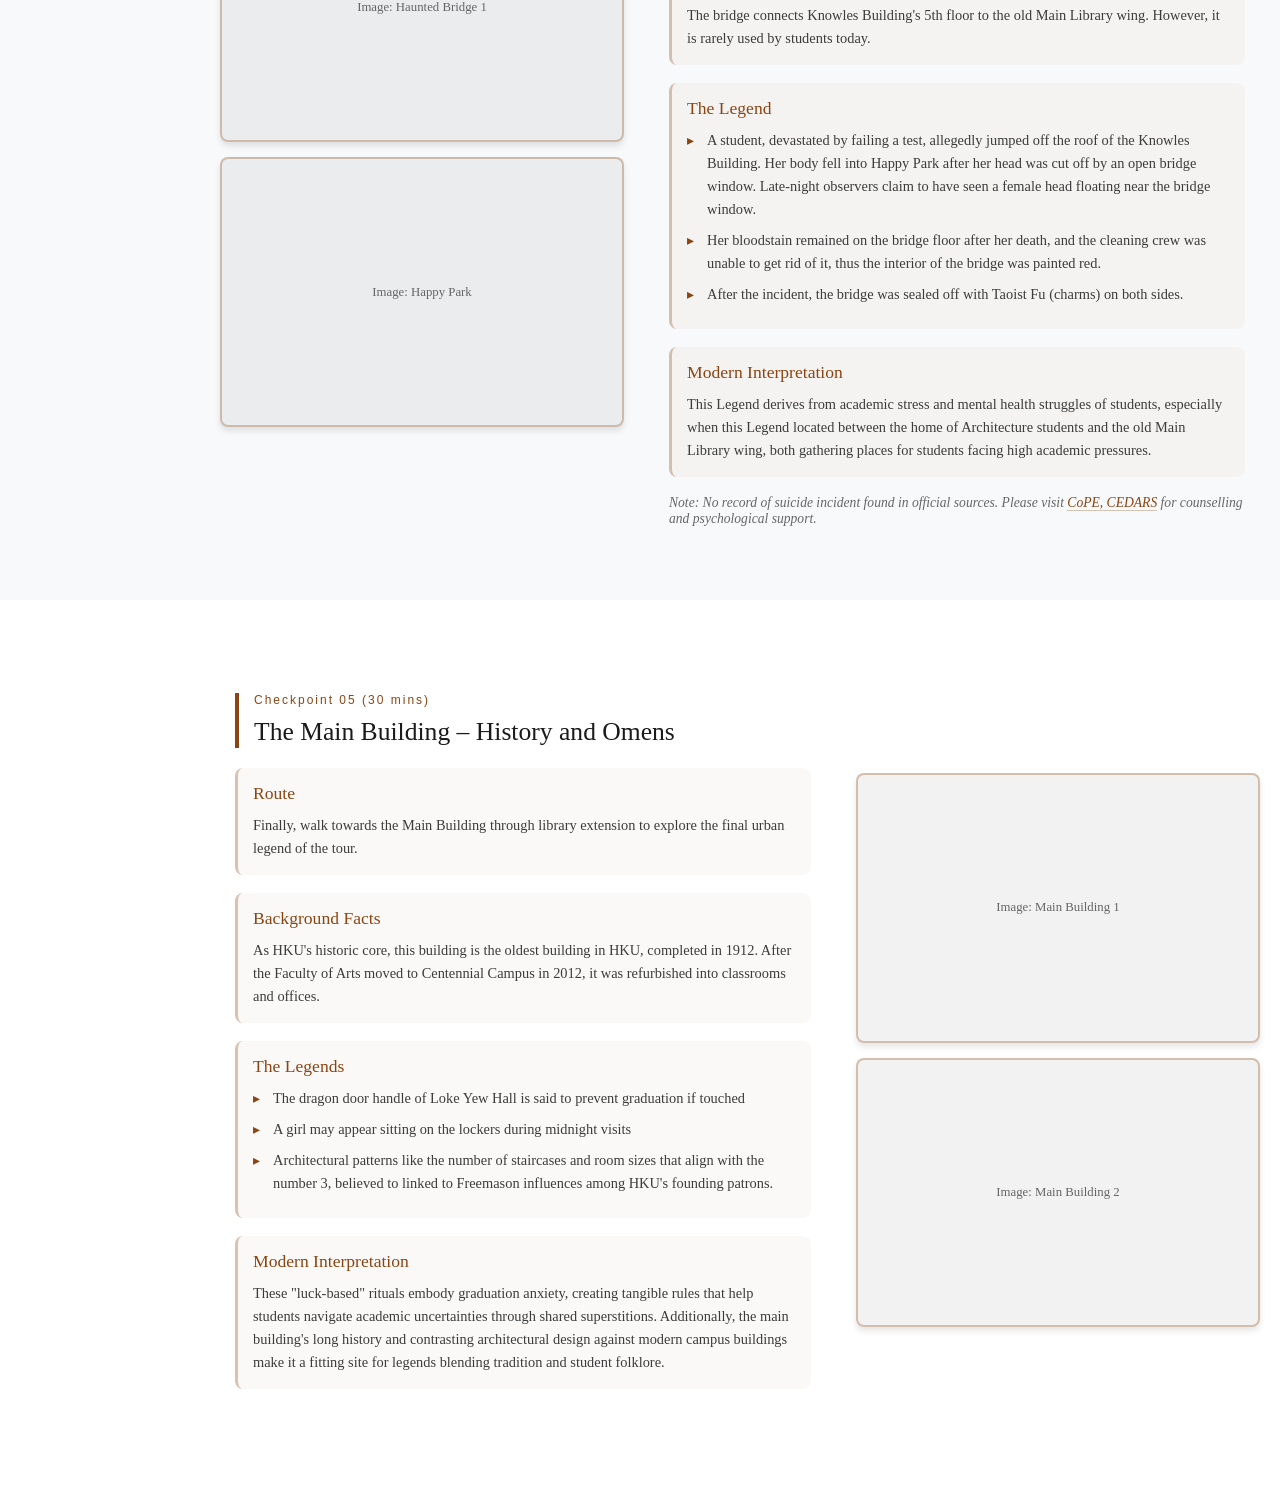
==== commit 2c169eca: "." ====
--- a/index.html
+++ b/index.html
@@ -9,7 +9,6 @@
   <body>
     <!-- Navigation Sidebar -->
     <nav class="sidebar-nav">
-      <div class="nav-header">Navigation</div>
       <ul class="nav-list">
         <li><a href="#hero" class="nav-link active">Home</a></li>
         <li><a href="#tour-details" class="nav-link">Tour Details</a></li>
@@ -37,7 +36,7 @@
           <h2>Tour Overview</h2>
           <p>
             Welcome to "The HKU Urban Legend Walking Tour: Echo of the Past," a
-            1 hour walking tour which walks the thin line between reality and
+            ~70 mins walking tour which walks the thin line between reality and
             make-believe at the University of Hong Kong. This walking tour of
             HKU's main campus shows how urban legends emerge from specific
             historical contexts, reflect student anxieties, and become part of
@@ -132,7 +131,7 @@
         <div class="details-grid slide-in">
           <div class="detail-item">
             <h3>Duration</h3>
-            <p>1 hour</p>
+            <p>~70 mins</p>
           </div>
           <div class="detail-item">
             <h3>Map</h3>
@@ -164,7 +163,7 @@
       <div class="checkpoint-content">
         <div class="checkpoint-text">
           <div class="checkpoint-header slide-in">
-            <span class="checkpoint-number">Checkpoint 01 (5-10 mins)</span>
+            <span class="checkpoint-number">Checkpoint 01 (5 mins)</span>
             <h2>Haking Wong Building – The Mysterious Elevators</h2>
           </div>
 
@@ -257,7 +256,7 @@
 
         <div class="checkpoint-text">
           <div class="checkpoint-header slide-in">
-            <span class="checkpoint-number">Checkpoint 02 (5-10 mins)</span>
+            <span class="checkpoint-number">Checkpoint 02 (5 mins)</span>
             <h2>The Time Tunnel</h2>
           </div>
 
@@ -292,14 +291,15 @@
             </p>
           </div>
 
-          <!-- <div class="checkpoint-section slide-in">
+          <div class="checkpoint-section slide-in">
             <h3>Modern Interpretation</h3>
             <p>
-              This story speaks to disorientation and identity confusion—common
-              experiences for students adjusting to university life in a new
-              environment.
-            </p>
-          </div> -->
+              This legend might be created due to the corridor layout looking
+              really similar to the human imagination of a time tunnel, with its
+              long, narrow shape, bright lights coming from the end, and the way
+              it seems to stretch on forever.
+            </p>
+          </div>
         </div>
       </div>
     </section>
@@ -309,7 +309,7 @@
       <div class="checkpoint-content">
         <div class="checkpoint-text">
           <div class="checkpoint-header slide-in">
-            <span class="checkpoint-number">Checkpoint 03 (30 mins)</span>
+            <span class="checkpoint-number">Checkpoint 03 (20 mins)</span>
             <h2>Knowles Building – The Key-Keeper's Lament</h2>
           </div>
 
@@ -324,7 +324,7 @@
           <div class="checkpoint-section slide-in">
             <h3>Background Facts</h3>
             <p>
-              Built in 1973 as HKU's tallest building and first with elevators,
+              Built in 1973 was once HKU's tallest building and first with elevators,
               it houses the Faculty of Architecture. Its complex layout and
               all-night studio culture contribute to its legendary status.
             </p>
@@ -402,7 +402,7 @@
 
         <div class="checkpoint-text">
           <div class="checkpoint-header slide-in">
-            <span class="checkpoint-number">Checkpoint 04</span>
+            <span class="checkpoint-number">Checkpoint 04 (5 mins)</span>
             <h2>The "Haunted Bridge"</h2>
           </div>
 
@@ -469,7 +469,7 @@
       <div class="checkpoint-content">
         <div class="checkpoint-text">
           <div class="checkpoint-header slide-in">
-            <span class="checkpoint-number">Checkpoint 05</span>
+            <span class="checkpoint-number">Checkpoint 05 (30 mins)</span>
             <h2>The Main Building – History and Omens</h2>
           </div>
 
--- a/style.css
+++ b/style.css
@@ -37,13 +37,72 @@
   color: #5d3a1a;
 }
 
+/* Navigation Sidebar */
+.sidebar-nav {
+  position: fixed;
+  left: 20px;
+  top: 40%;
+  transform: translateY(-50%);
+  width: 200px;
+  background: transparent;
+  padding: 15px 0;
+  z-index: 1000;
+  overflow-y: auto;
+  max-height: 80vh;
+}
+
+.nav-header {
+  padding: 0 10px 10px;
+  font-size: 1.1rem;
+  font-weight: bold;
+  color: #8b4513;
+  border-bottom: 1px solid rgba(139, 69, 19, 0.2);
+  margin: 0 0 10px;
+  background: transparent;
+}
+
+.nav-list {
+  list-style: none;
+  padding: 0;
+  margin: 0;
+}
+
+.nav-list li {
+  margin: 3px 0;
+}
+
+.nav-link {
+  display: block;
+  padding: 8px 10px;
+  color: #5a5a5a;
+  text-decoration: none;
+  border-bottom: none;
+  border-left: 2px solid transparent;
+  transition: all 0.2s ease;
+  font-size: 0.85rem;
+  background: transparent;
+}
+
+.nav-link:hover {
+  color: #8b4513;
+  border-left-color: #8b4513;
+  padding-left: 15px;
+}
+
+.nav-link.active {
+  background: transparent;
+  border-left-color: #8b4513;
+  color: #8b4513;
+  font-weight: bold;
+}
+
 /* Hero Section */
 .hero-section {
   min-height: 100vh;
   display: flex;
   align-items: center;
   justify-content: center;
-  padding: 40px 20px;
+  padding: 40px 20px 40px 220px;
   background: linear-gradient(135deg, #f8f9fa 0%, #e9ecef 50%, #dee2e6 100%);
   position: relative;
 }
@@ -159,7 +218,7 @@
   display: flex;
   align-items: center;
   justify-content: center;
-  padding: 40px 20px;
+  padding: 40px 20px 40px 220px;
   scroll-snap-align: start;
   position: relative;
 }
@@ -320,7 +379,7 @@
   display: flex;
   align-items: center;
   justify-content: center;
-  padding: 60px 20px;
+  padding: 60px 20px 60px 220px;
   background: linear-gradient(135deg, #f8f9fa 0%, #e9ecef 100%);
 }
 
@@ -508,6 +567,18 @@
 
 /* Responsive Design */
 @media (max-width: 768px) {
+  /* Hide sidebar on mobile */
+  .sidebar-nav {
+    display: none;
+  }
+
+  /* Remove left padding on mobile */
+  .hero-section,
+  .checkpoint,
+  .tour-details {
+    padding-left: 20px;
+  }
+
   .hero-images {
     flex-direction: column;
     align-items: center;
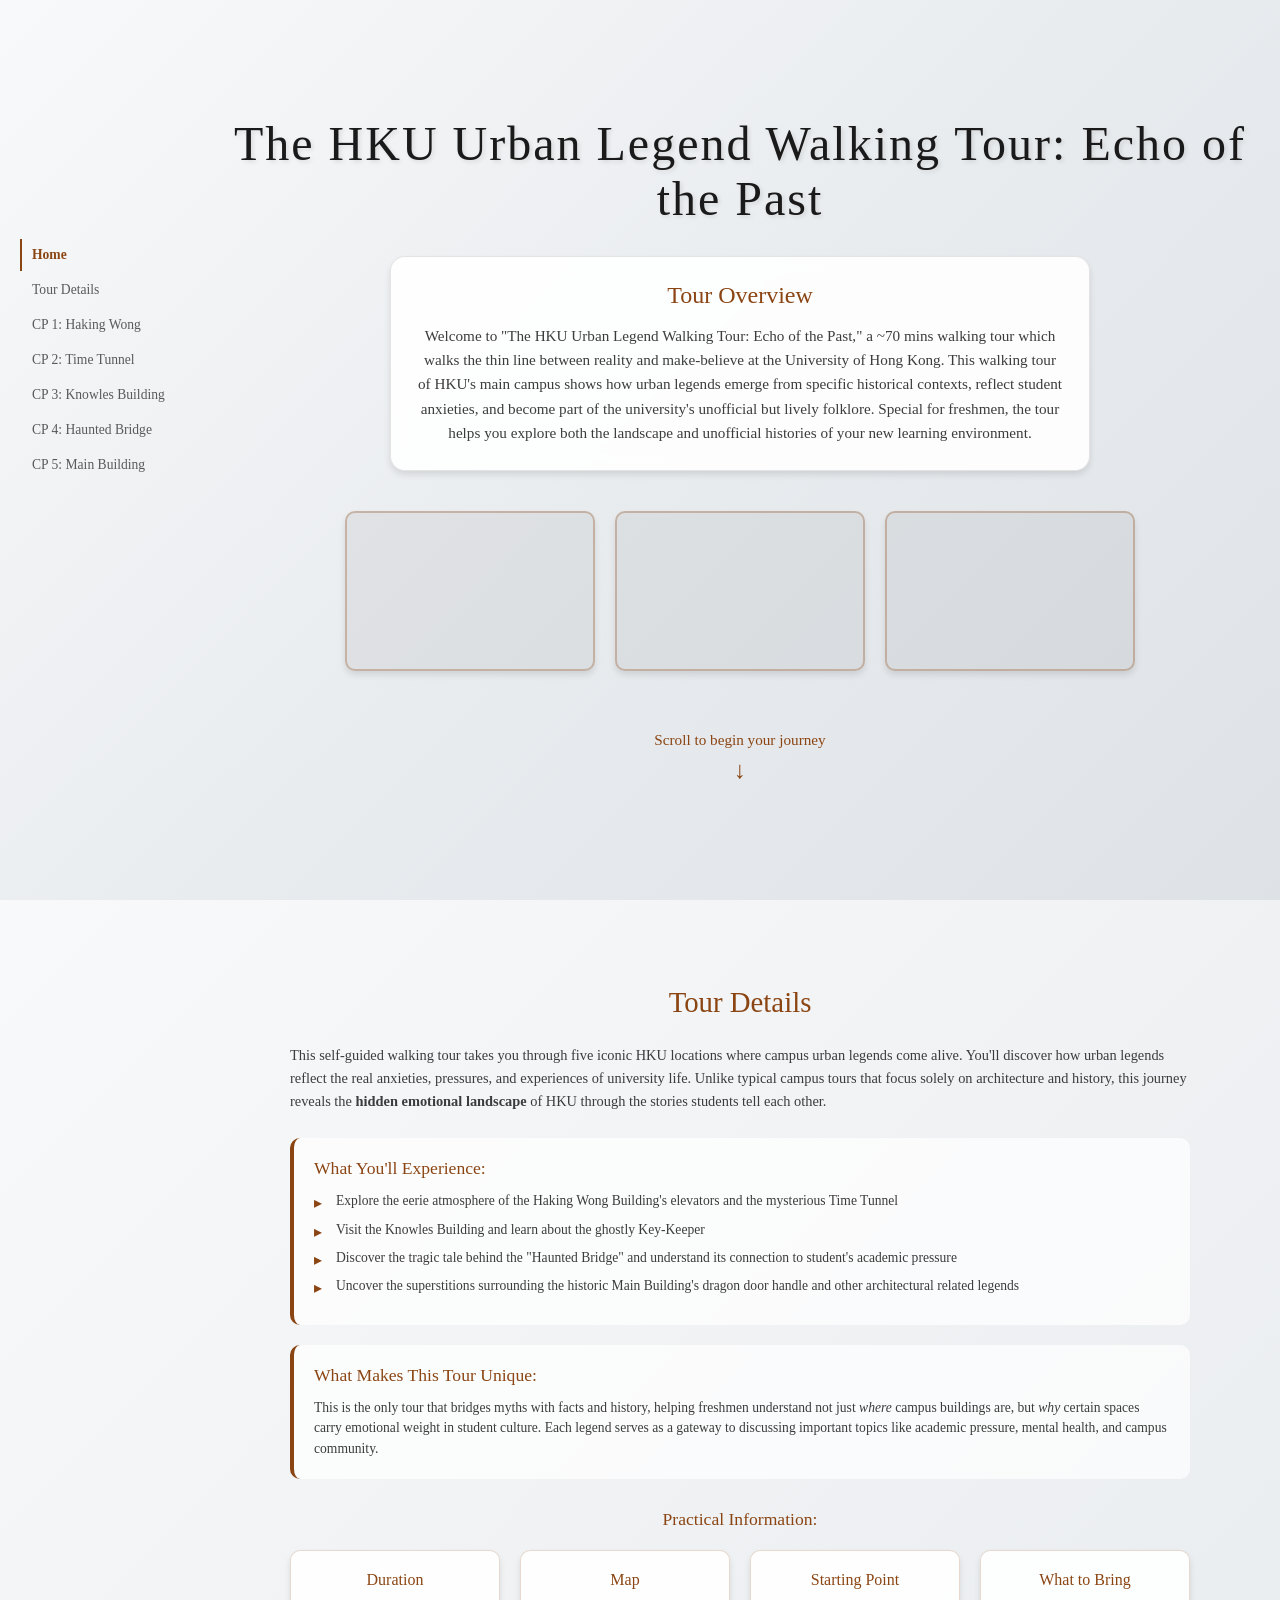
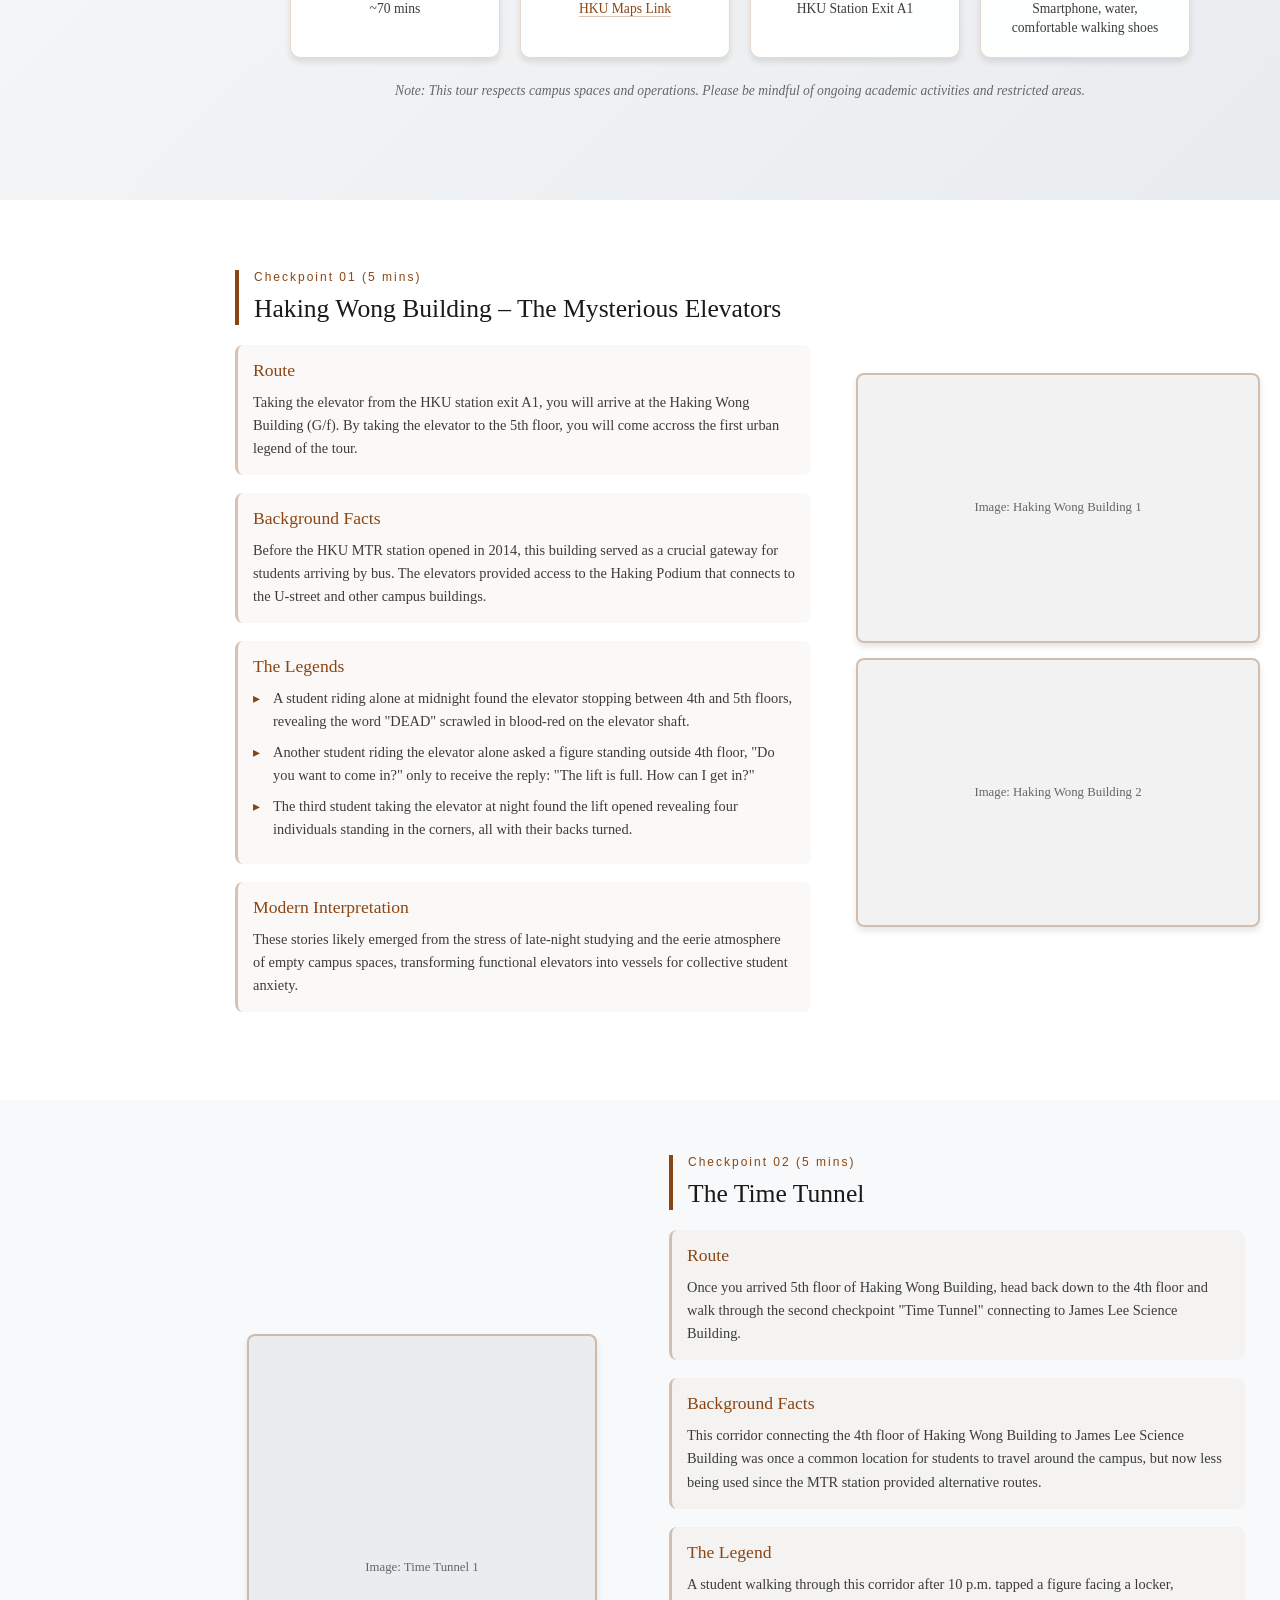
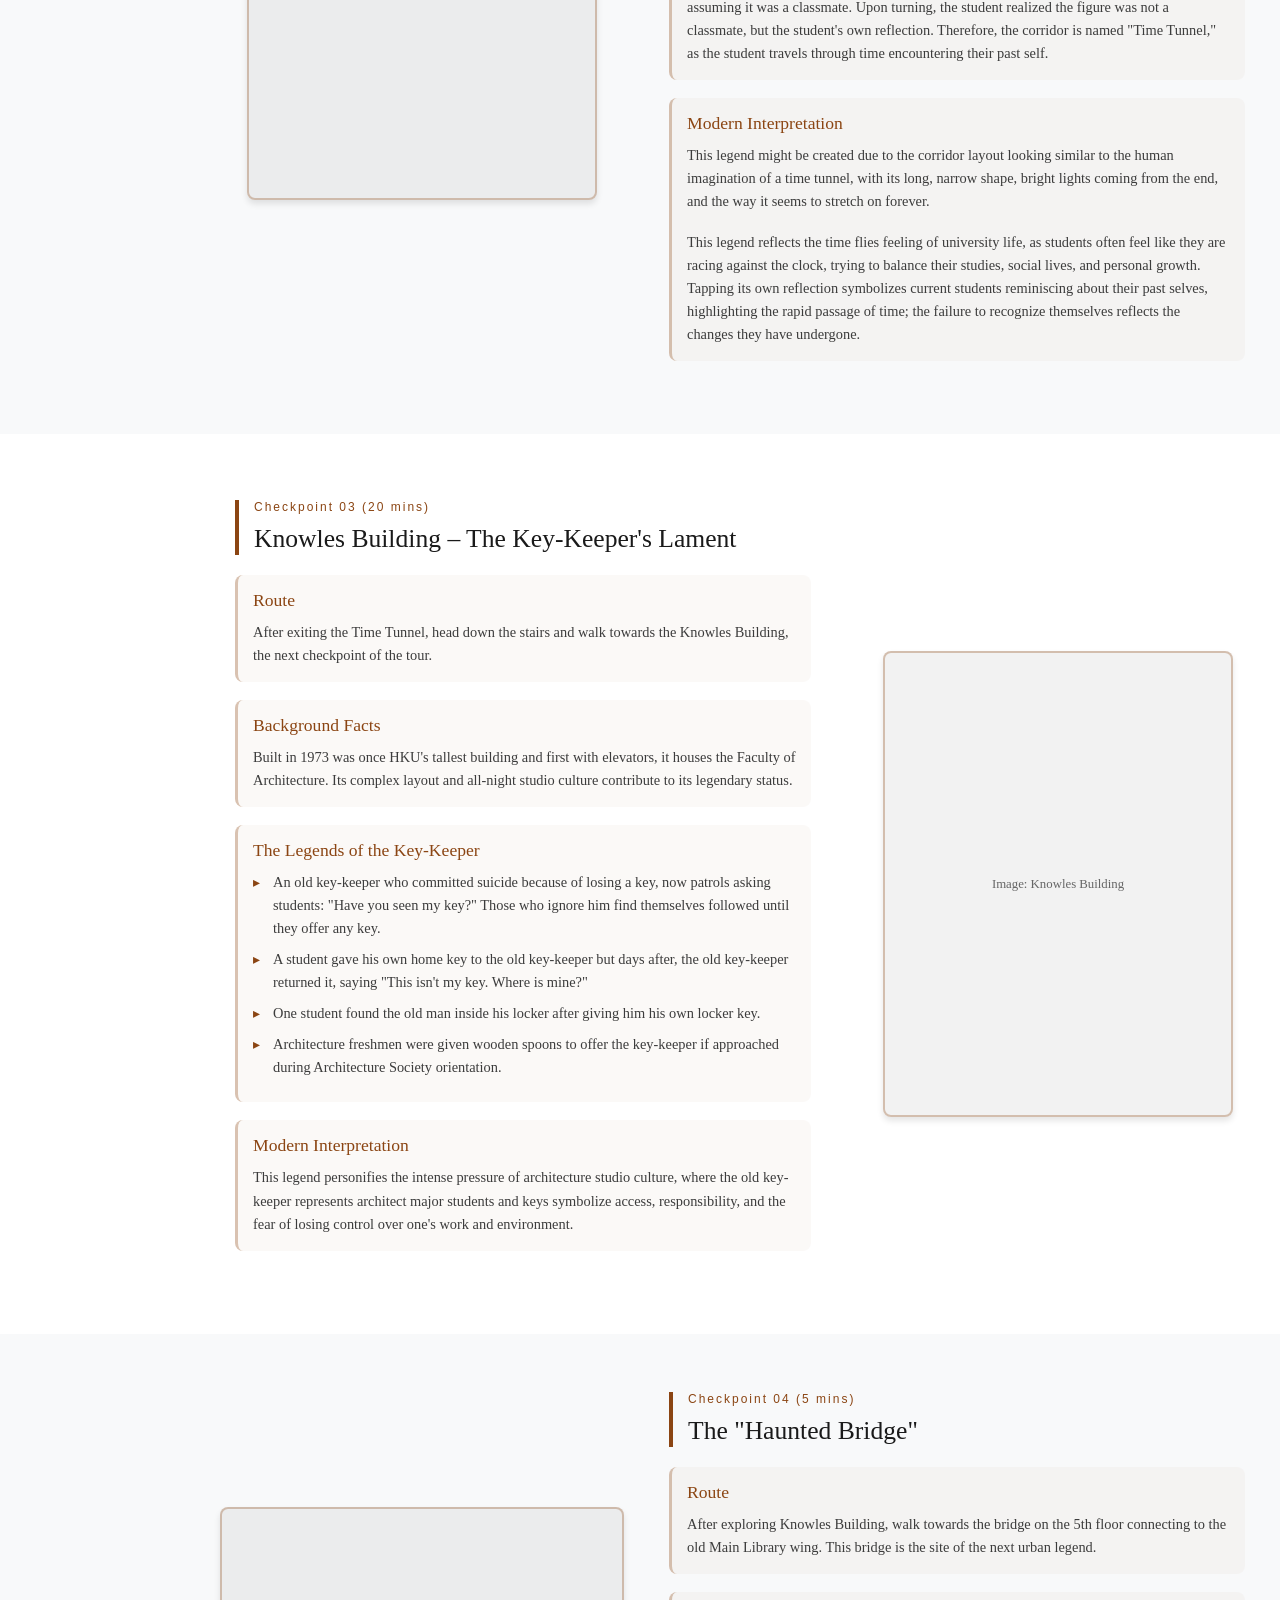
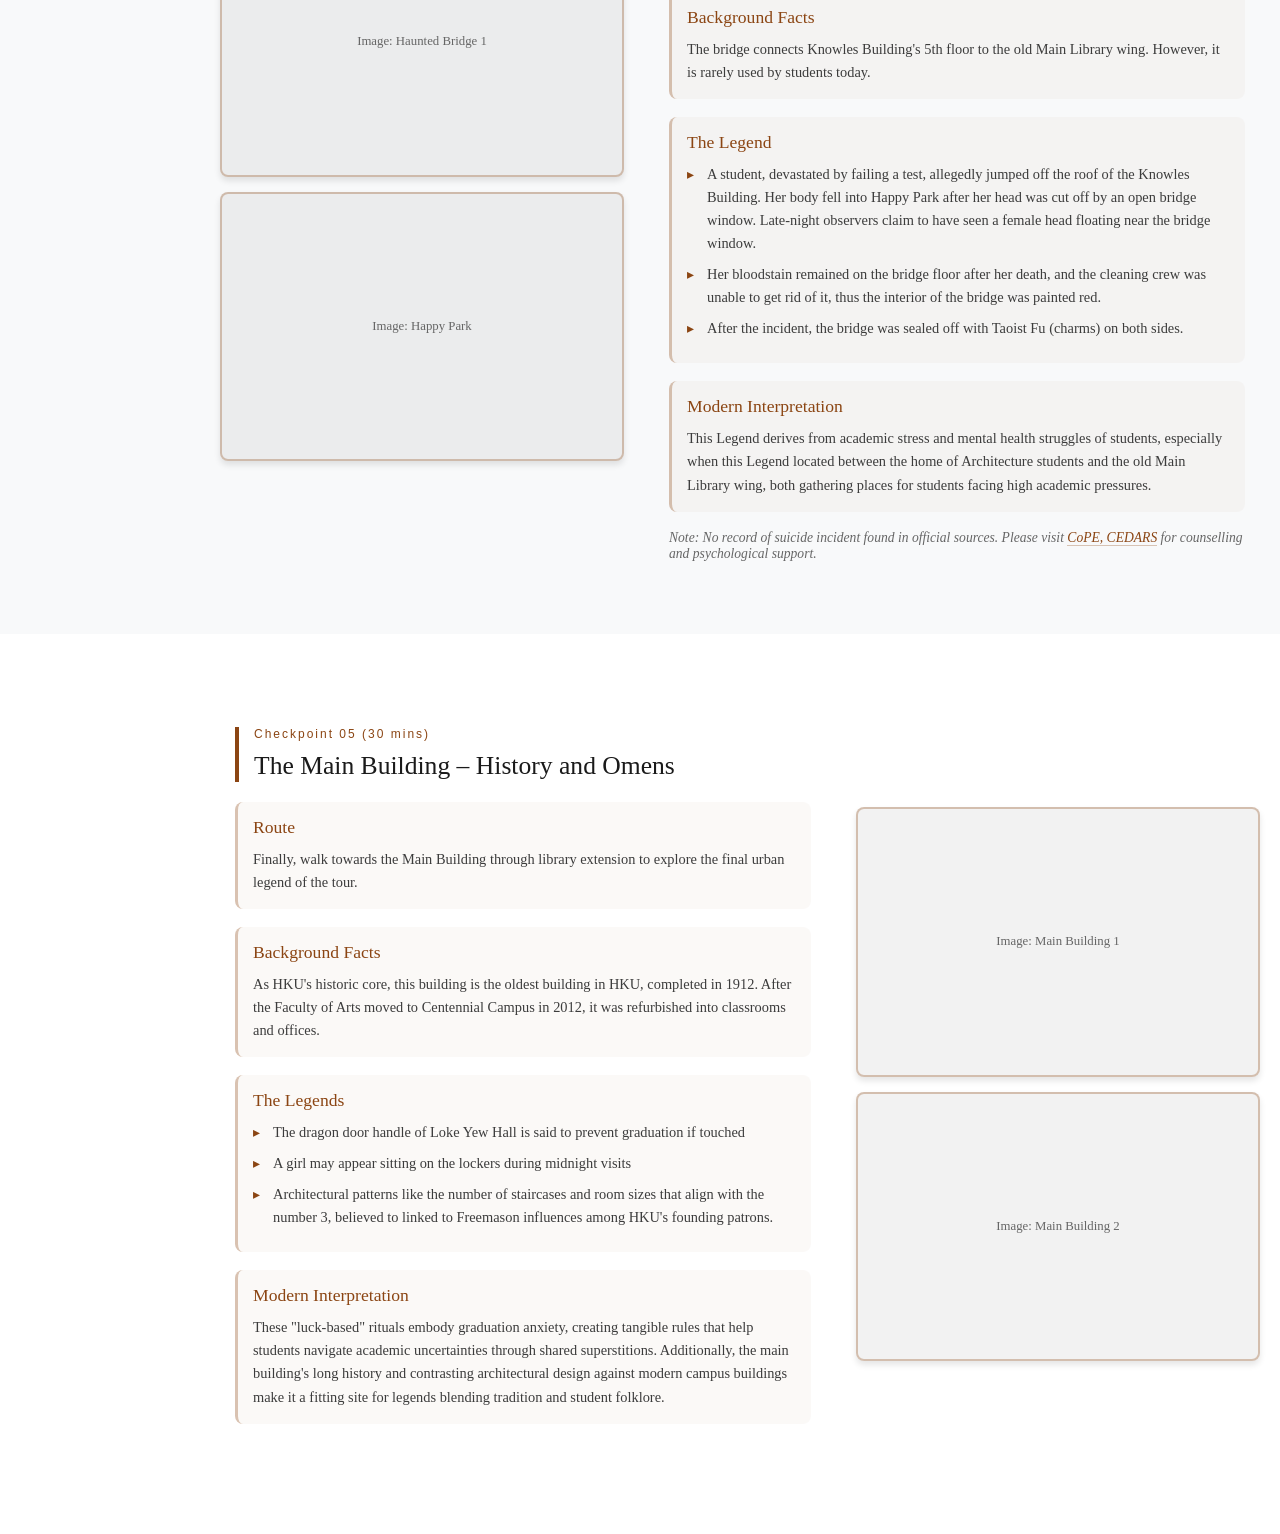
==== commit fac8feec: "." ====
--- a/index.html
+++ b/index.html
@@ -85,9 +85,9 @@
 
         <p class="tour-intro slide-in">
           This self-guided walking tour takes you through five iconic HKU
-          locations where campus folklore comes alive. You'll discover how urban
-          legends reflect the real anxieties, pressures, and experiences of
-          university life. Unlike typical campus tours that focus solely on
+          locations where campus urban legends come alive. You'll discover how
+          urban legends reflect the real anxieties, pressures, and experiences
+          of university life. Unlike typical campus tours that focus solely on
           architecture and history, this journey reveals the
           <strong>hidden emotional landscape</strong> of HKU through the stories
           students tell each other.
@@ -101,8 +101,7 @@
               elevators and the mysterious Time Tunnel
             </li>
             <li>
-              Visit the legendary Knowles Building and learn about the ghostly
-              Key-Keeper
+              Visit the Knowles Building and learn about the ghostly Key-Keeper
             </li>
             <li>
               Discover the tragic tale behind the "Haunted Bridge" and
@@ -118,8 +117,8 @@
         <div class="tour-unique slide-in">
           <h3>What Makes This Tour Unique:</h3>
           <p>
-            This is the only tour that bridges folklore studies with real
-            student experiences, helping freshmen understand not just
+            This is the only tour that bridges myths with facts and history,
+            helping freshmen understand not just
             <em>where</em> campus buildings are, but <em>why</em> certain spaces
             carry emotional weight in student culture. Each legend serves as a
             gateway to discussing important topics like academic pressure,
@@ -135,16 +134,18 @@
           </div>
           <div class="detail-item">
             <h3>Map</h3>
-            <a
-              href="https://firstyear.hku.hk/essential-advices-for-thriving/maps/"
-              target="_blank"
-              rel="noopener"
-              >HKU Maps Link</a
-            >
+            <p>
+              <a
+                href="https://firstyear.hku.hk/essential-advices-for-thriving/maps/"
+                target="_blank"
+                rel="noopener"
+                >HKU Maps Link</a
+              >
+            </p>
           </div>
           <div class="detail-item">
             <h3>Starting Point</h3>
-            <p>HKU Station Exit A1, near the Haking Wong Building</p>
+            <p>HKU Station Exit A1</p>
           </div>
           <div class="detail-item">
             <h3>What to Bring</h3>
@@ -295,9 +296,19 @@
             <h3>Modern Interpretation</h3>
             <p>
               This legend might be created due to the corridor layout looking
-              really similar to the human imagination of a time tunnel, with its
-              long, narrow shape, bright lights coming from the end, and the way
-              it seems to stretch on forever.
+              similar to the human imagination of a time tunnel, with its long,
+              narrow shape, bright lights coming from the end, and the way it
+              seems to stretch on forever.
+            </p>
+            <br>
+            <p>
+              This legend reflects the time flies feeling of university life, as
+              students often feel like they are racing against the clock, trying
+              to balance their studies, social lives, and personal growth.
+              Tapping its own reflection symbolizes current students reminiscing
+              about their past selves, highlighting the rapid passage of time;
+              the failure to recognize themselves reflects the changes they have
+              undergone.
             </p>
           </div>
         </div>
@@ -324,9 +335,10 @@
           <div class="checkpoint-section slide-in">
             <h3>Background Facts</h3>
             <p>
-              Built in 1973 was once HKU's tallest building and first with elevators,
-              it houses the Faculty of Architecture. Its complex layout and
-              all-night studio culture contribute to its legendary status.
+              Built in 1973 was once HKU's tallest building and first with
+              elevators, it houses the Faculty of Architecture. Its complex
+              layout and all-night studio culture contribute to its legendary
+              status.
             </p>
           </div>
 
@@ -359,8 +371,9 @@
             <h3>Modern Interpretation</h3>
             <p>
               This legend personifies the intense pressure of architecture
-              studio culture, where keys represent access, responsibility, and
-              the fear of losing control over one's work and environment.
+              studio culture, where the old key-keeper represents architect
+              major students and keys symbolize access, responsibility, and the
+              fear of losing control over one's work and environment.
             </p>
           </div>
         </div>
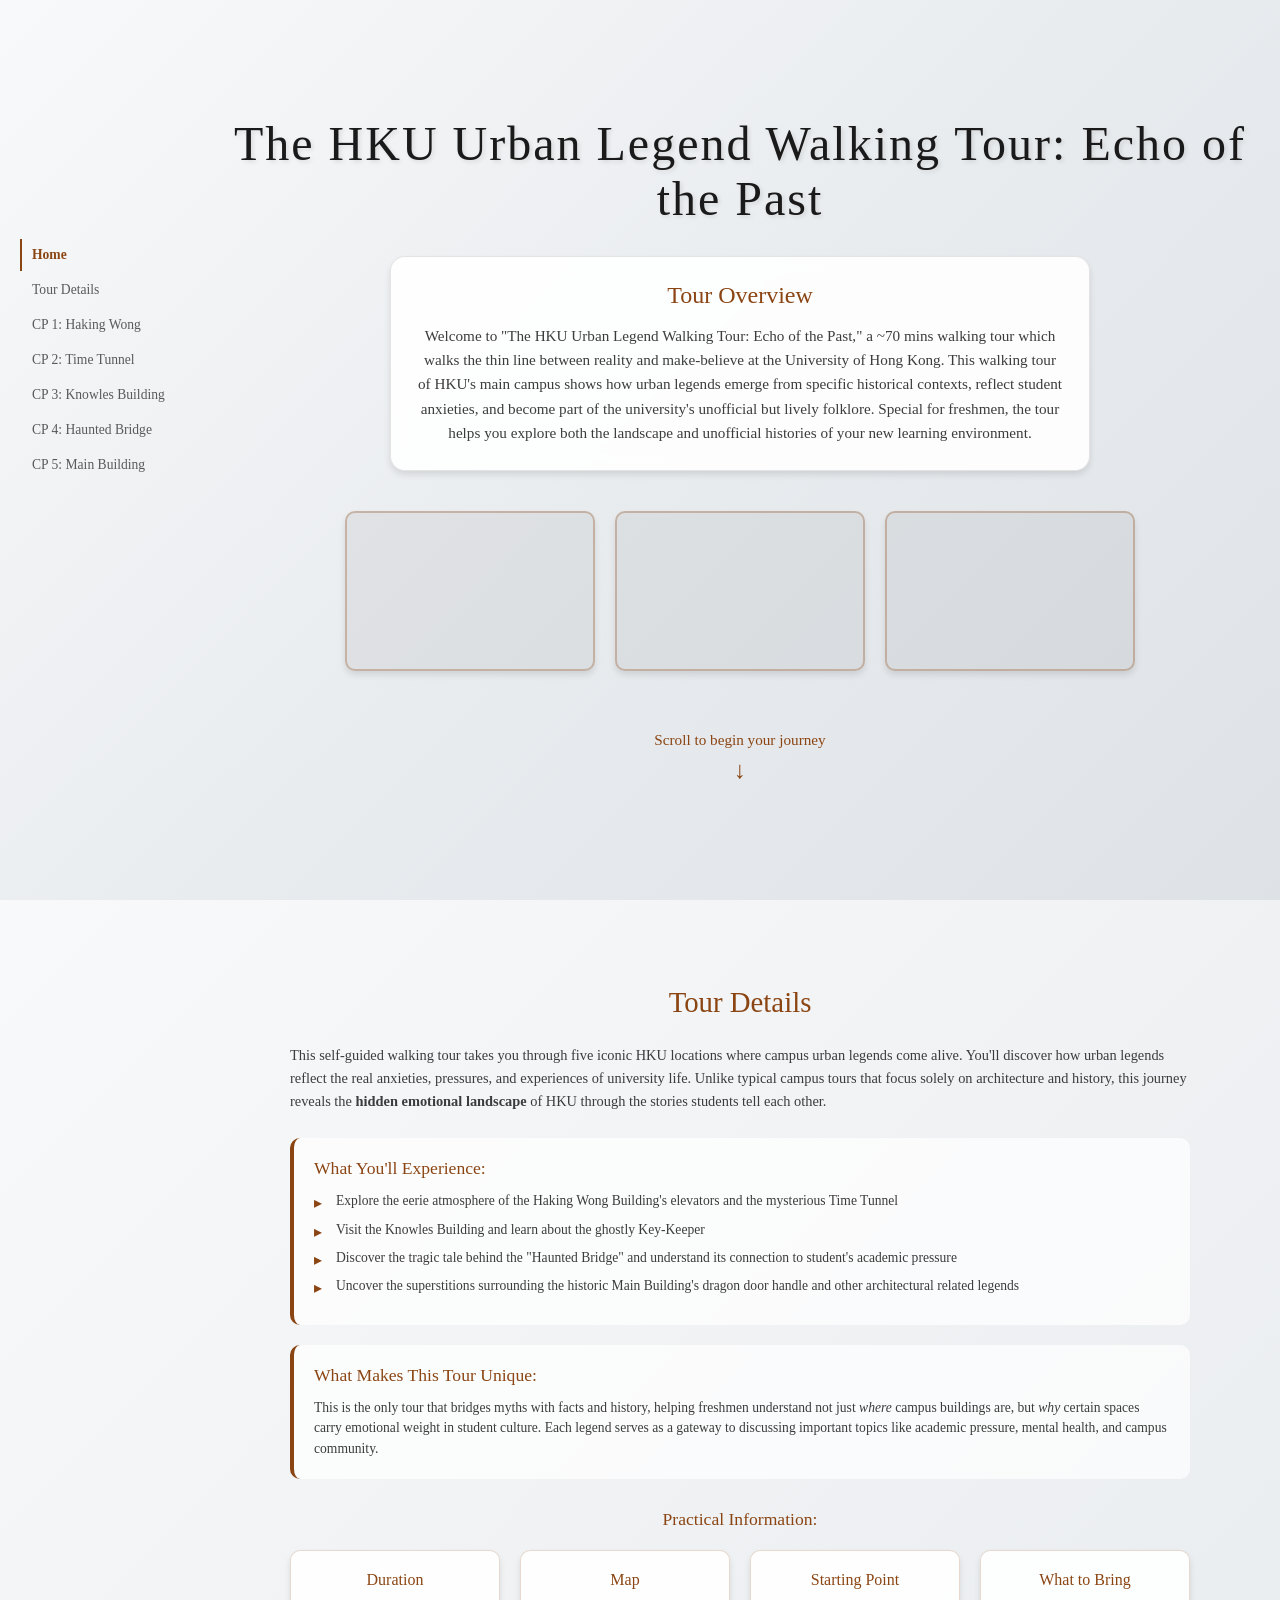
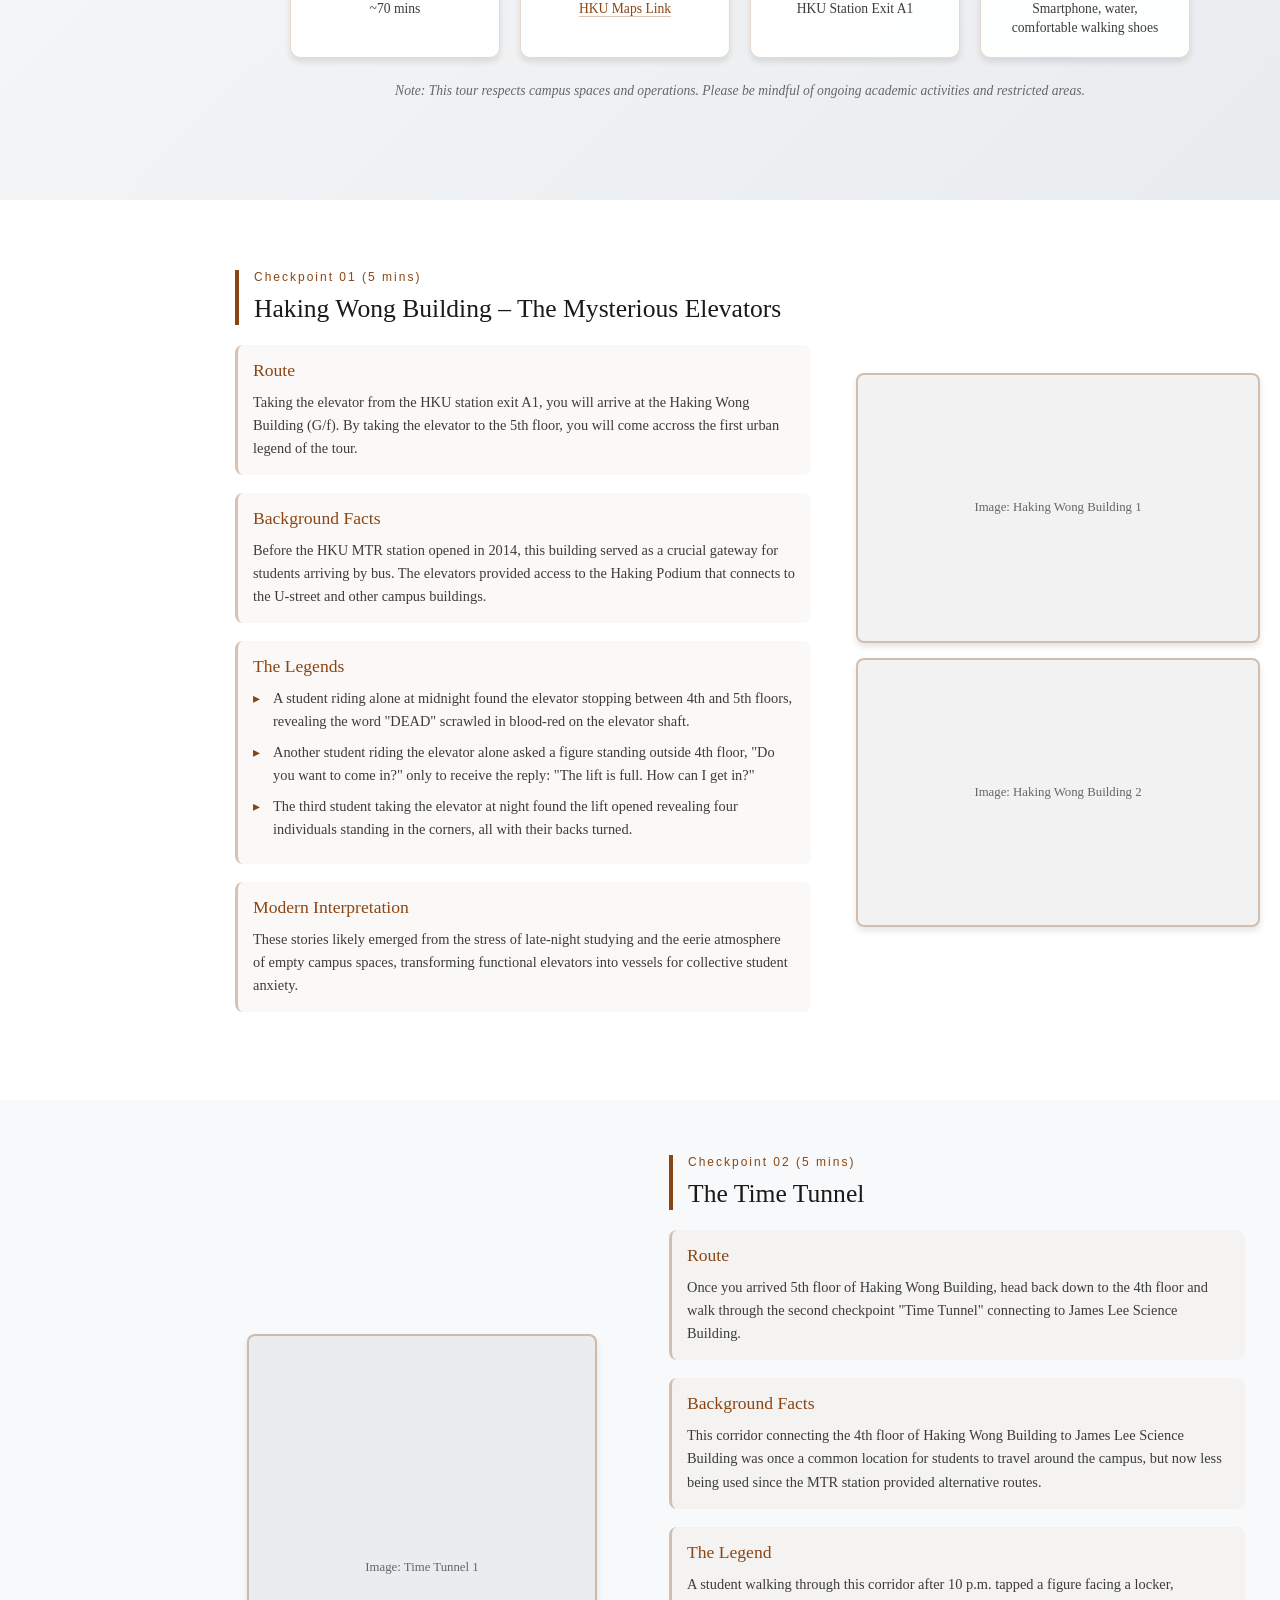
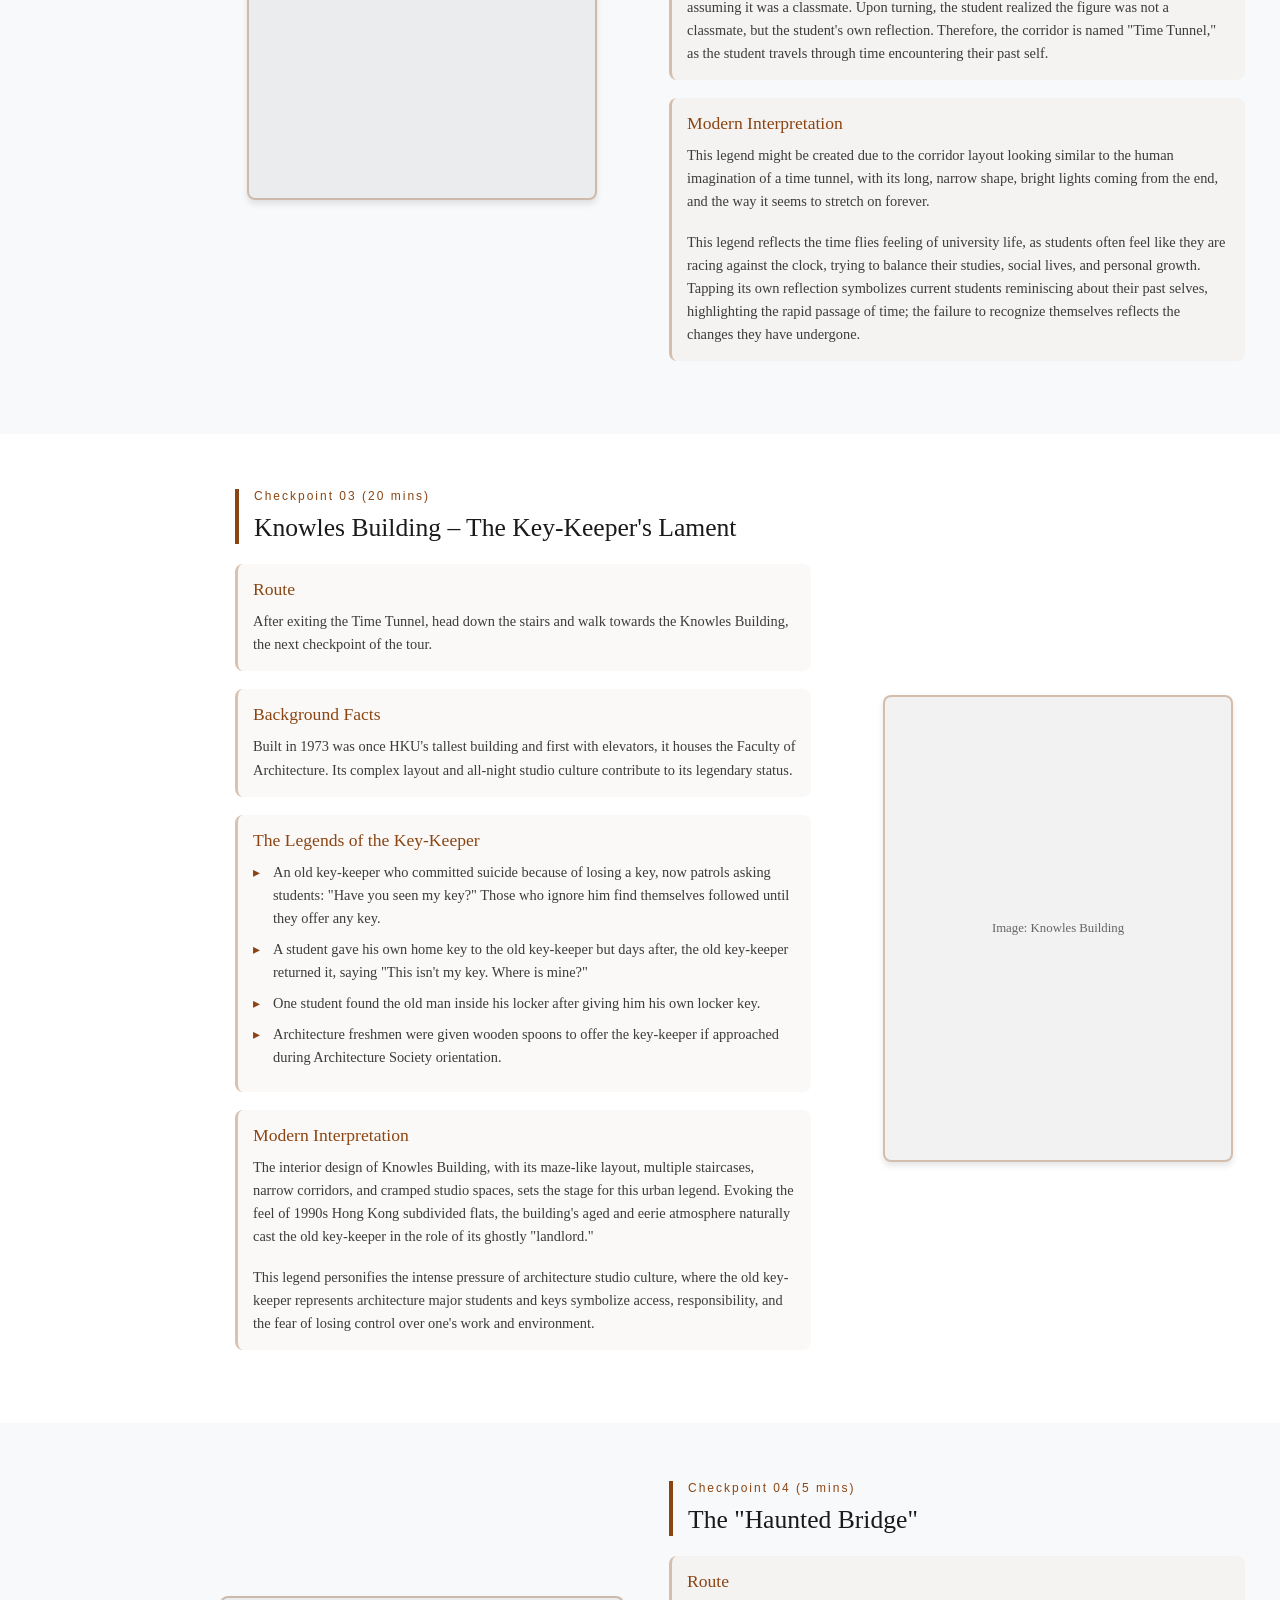
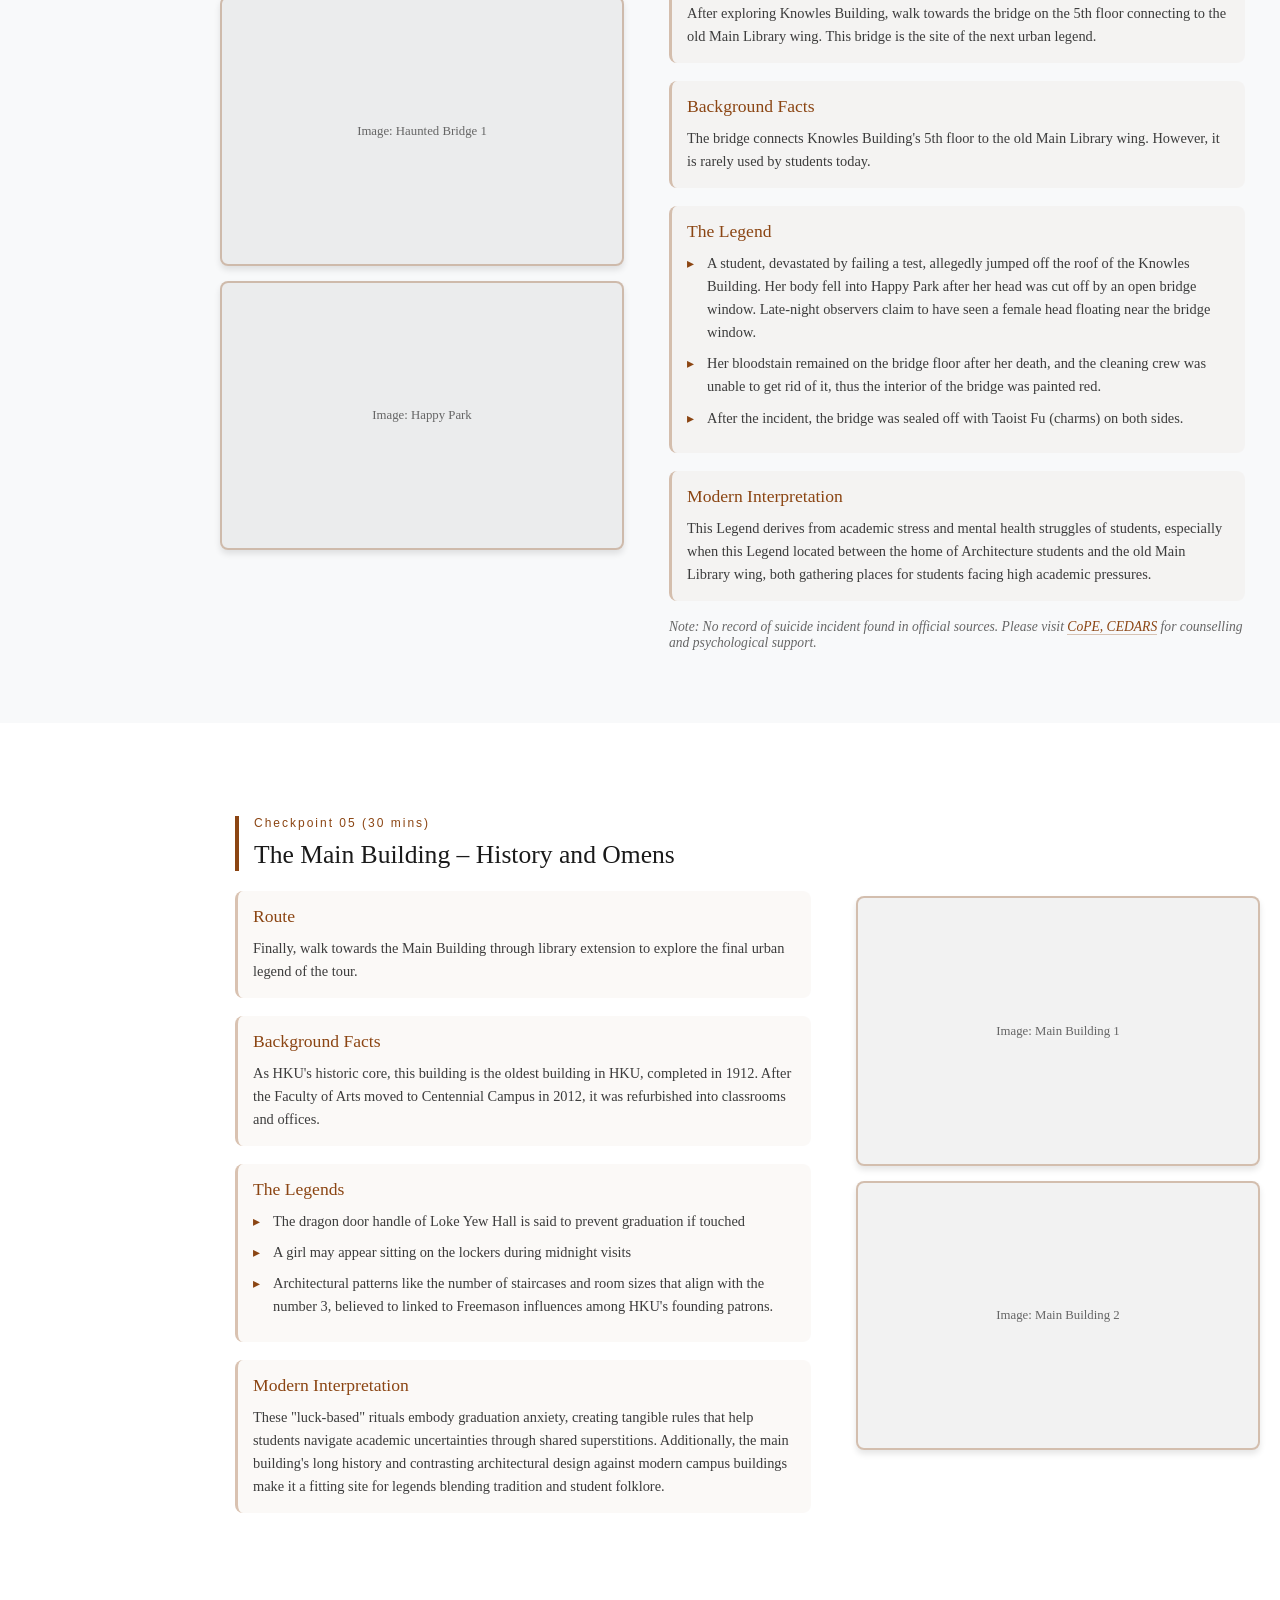
==== commit 988b435c: "." ====
--- a/index.html
+++ b/index.html
@@ -3,7 +3,7 @@
   <head>
     <meta charset="UTF-8" />
     <meta name="viewport" content="width=device-width, initial-scale=1.0" />
-    <title>HKU's Spectral Circuit: Where Campus Legends Walk</title>
+    <title>CCHU9081 assignment 1</title>
     <link rel="stylesheet" href="style.css" />
   </head>
   <body>
@@ -300,7 +300,7 @@
               narrow shape, bright lights coming from the end, and the way it
               seems to stretch on forever.
             </p>
-            <br>
+            <br />
             <p>
               This legend reflects the time flies feeling of university life, as
               students often feel like they are racing against the clock, trying
@@ -370,8 +370,17 @@
           <div class="checkpoint-section slide-in">
             <h3>Modern Interpretation</h3>
             <p>
+              The interior design of Knowles Building, with its maze-like layout,
+              multiple staircases, narrow corridors, and cramped studio
+              spaces, sets the stage for this urban legend. Evoking the feel of
+              1990s Hong Kong subdivided flats, the building's aged and eerie
+              atmosphere naturally cast the old key-keeper in the role of its
+              ghostly "landlord."
+            </p>
+            <br>
+            <p>
               This legend personifies the intense pressure of architecture
-              studio culture, where the old key-keeper represents architect
+              studio culture, where the old key-keeper represents architecture
               major students and keys symbolize access, responsibility, and the
               fear of losing control over one's work and environment.
             </p>
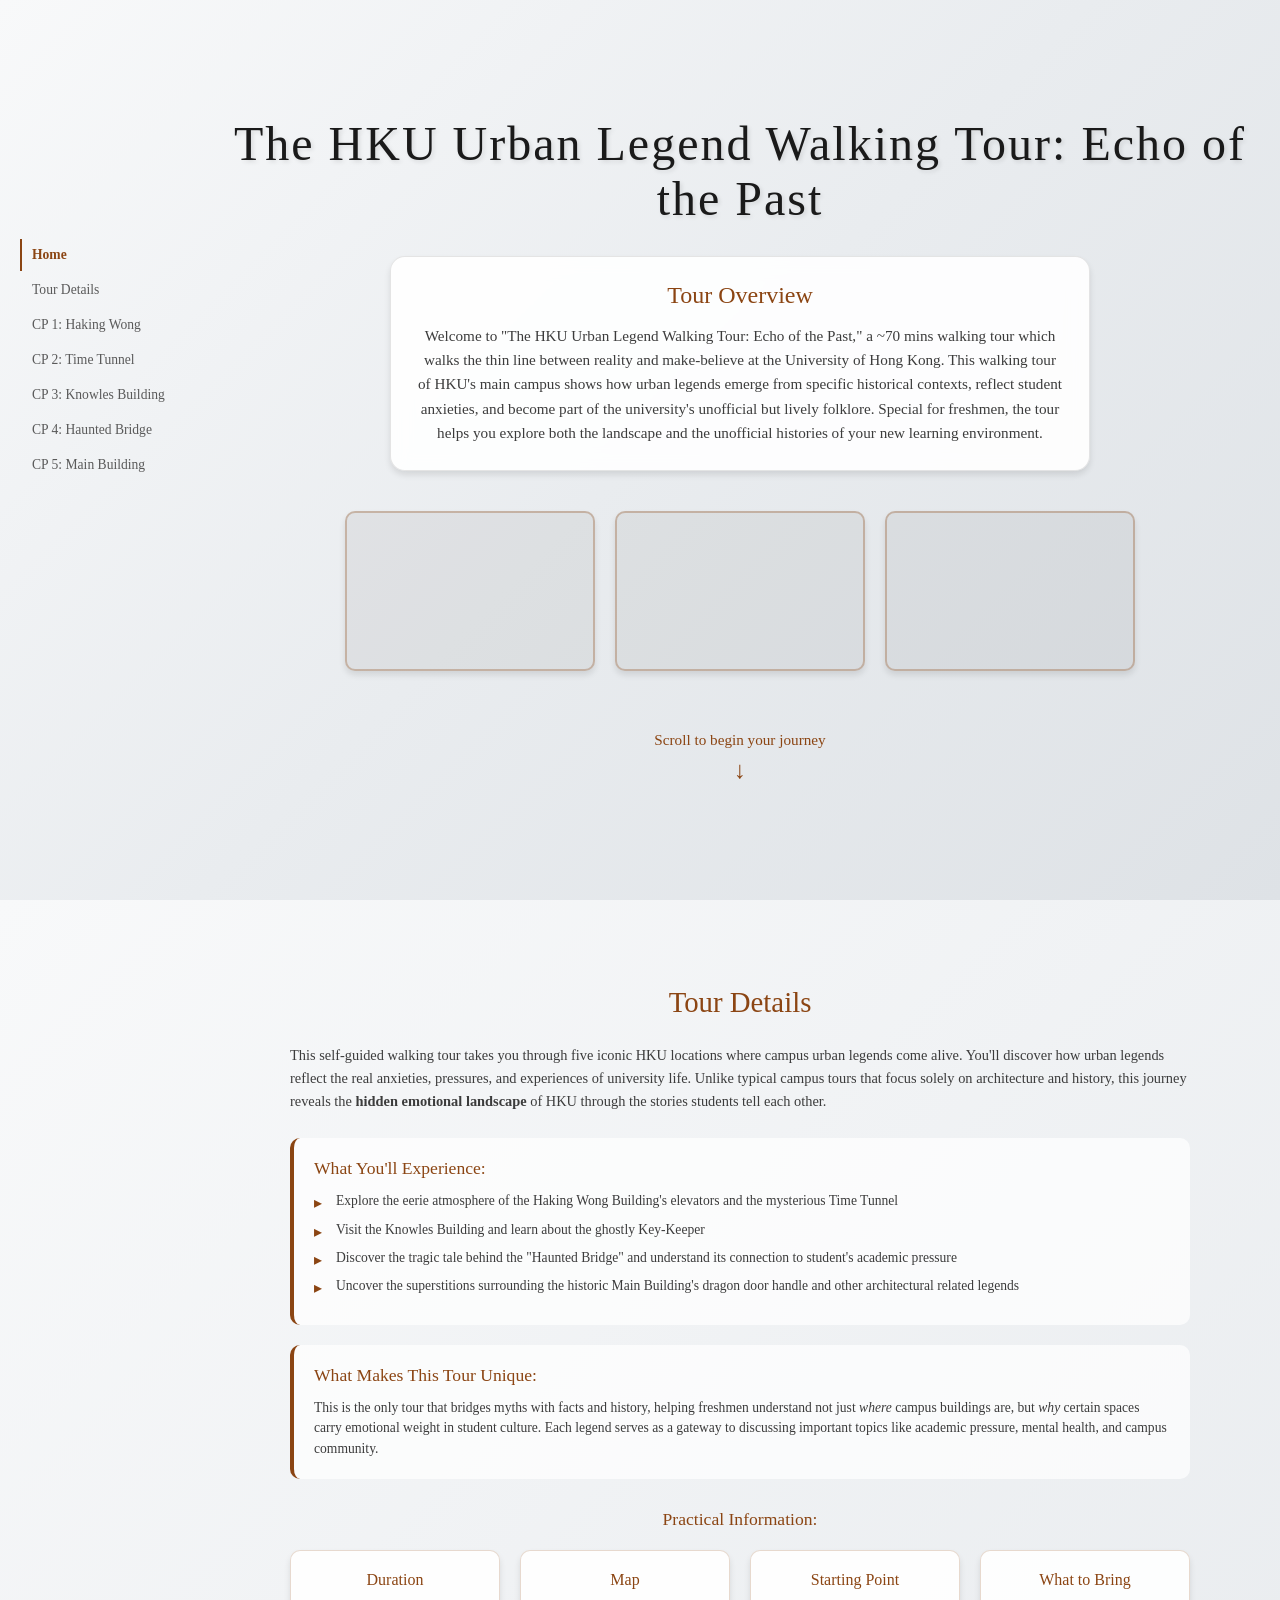
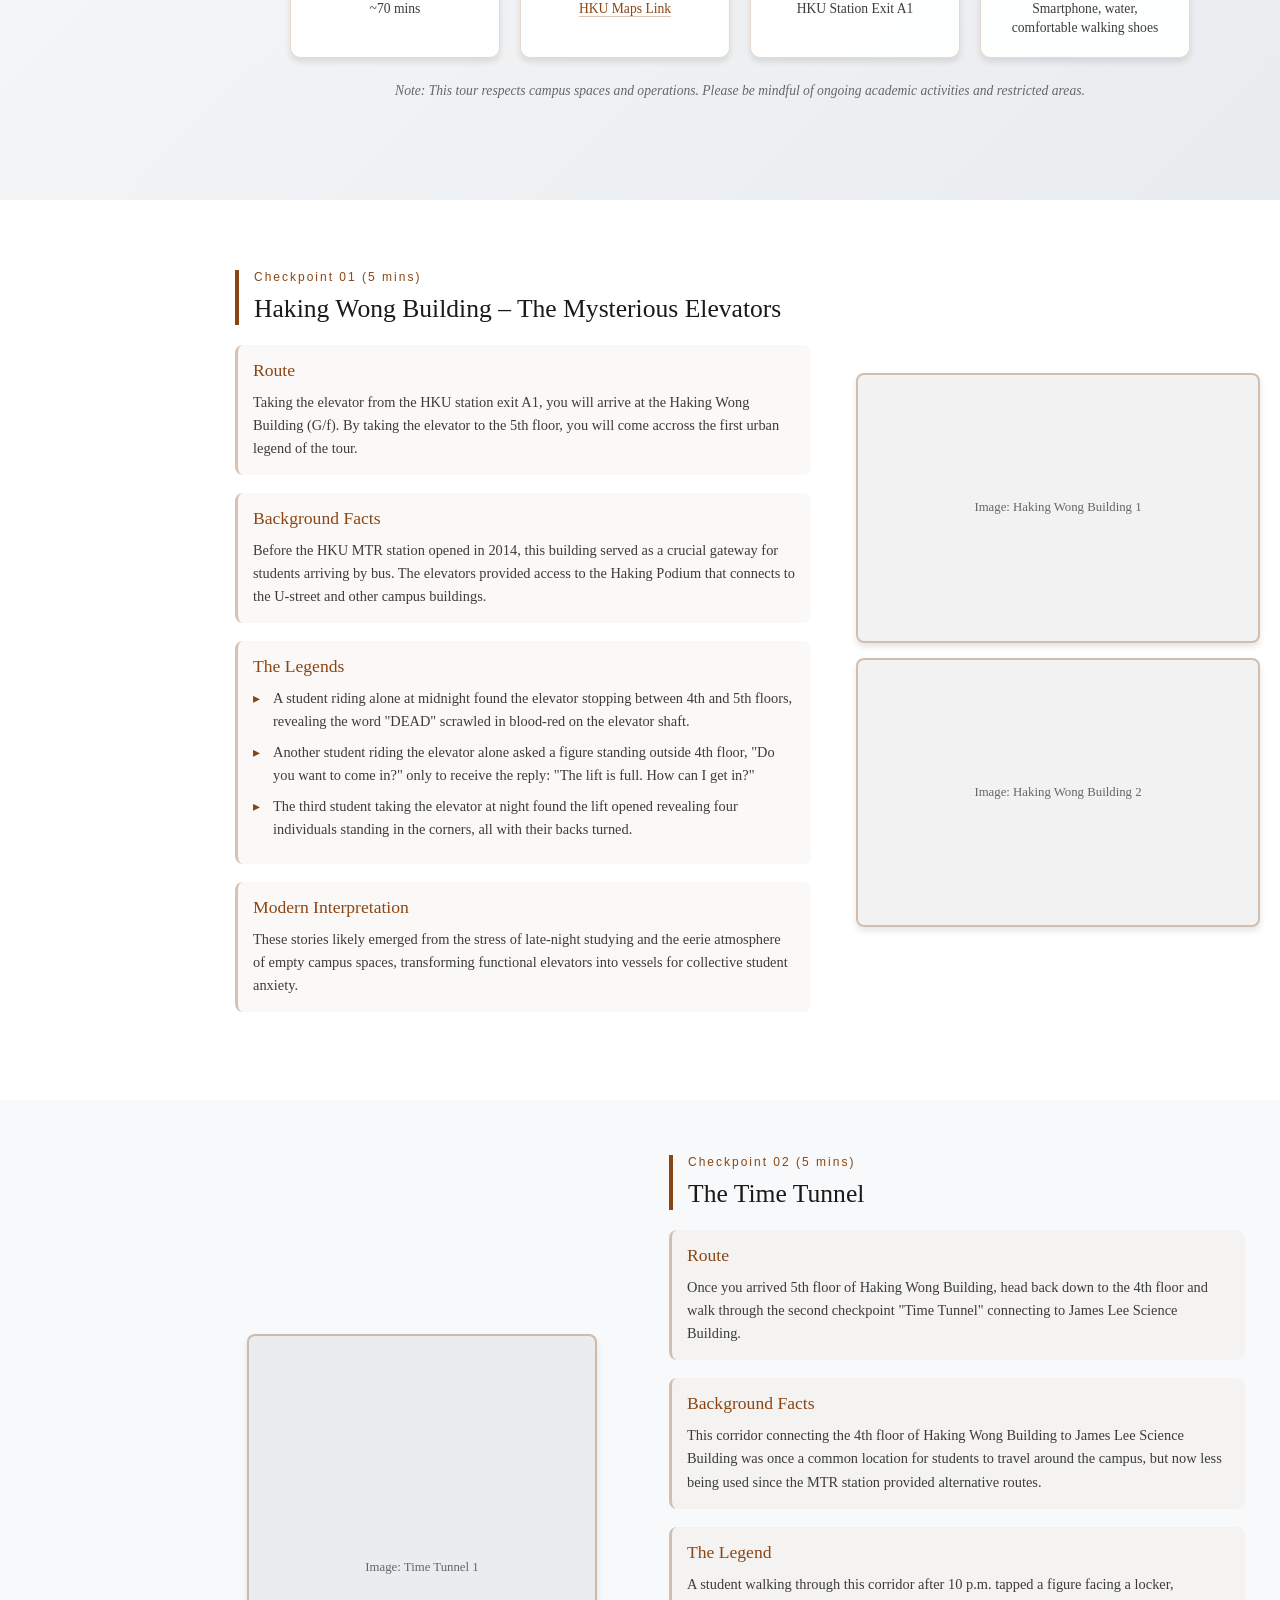
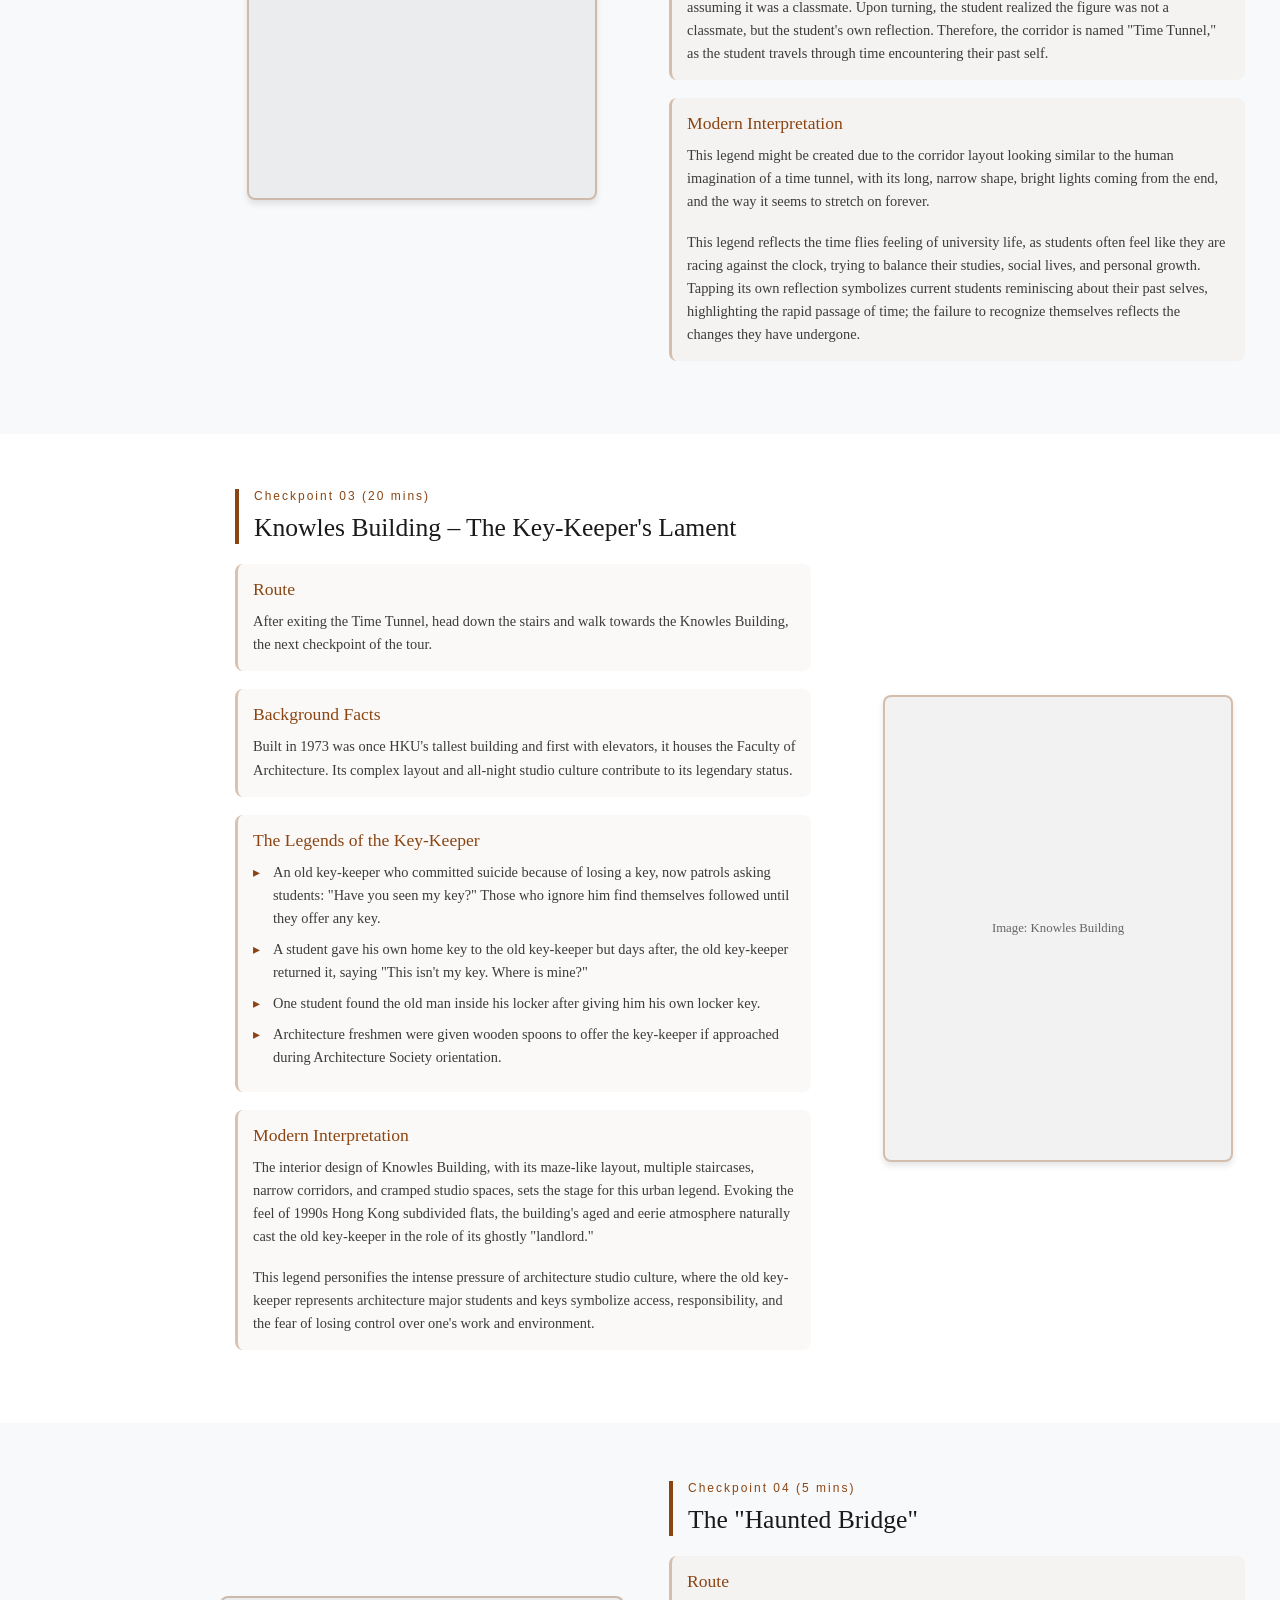
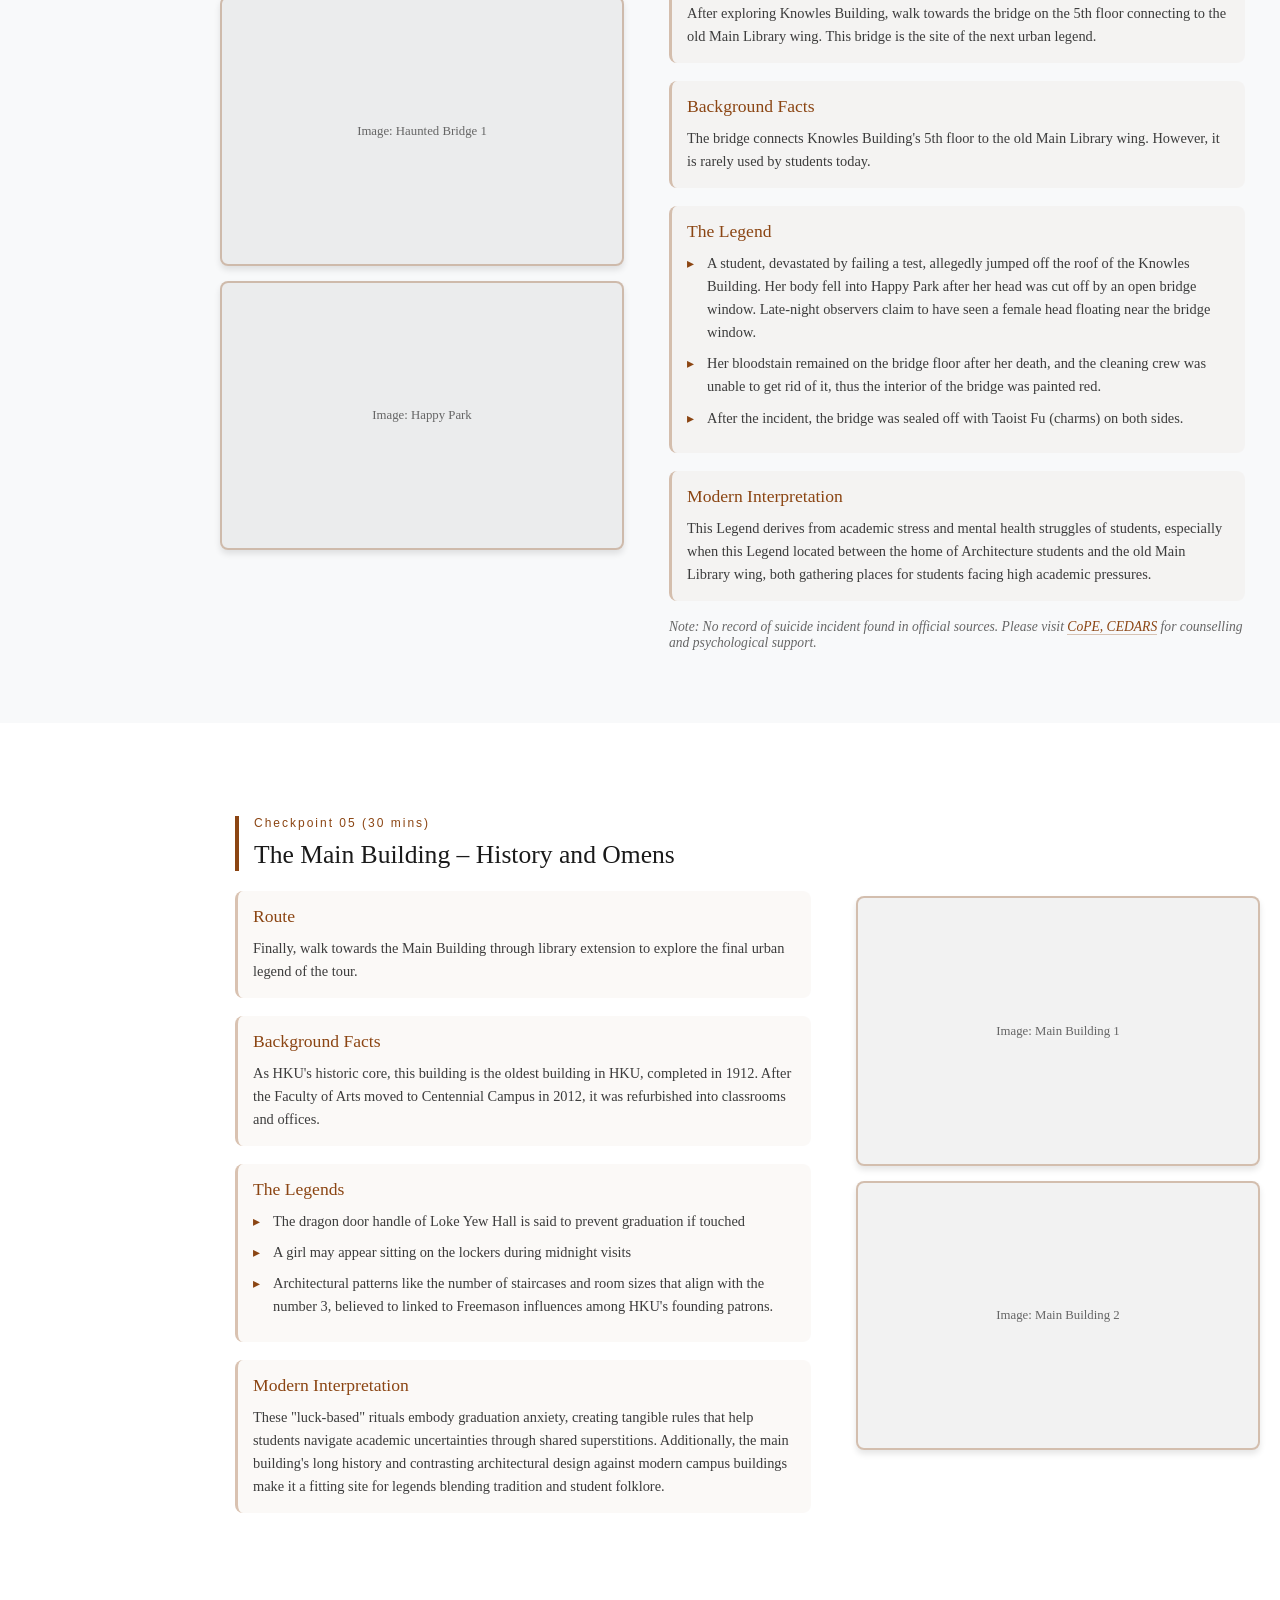
==== commit 8110eb79: "." ====
--- a/index.html
+++ b/index.html
@@ -41,7 +41,7 @@
             HKU's main campus shows how urban legends emerge from specific
             historical contexts, reflect student anxieties, and become part of
             the university's unofficial but lively folklore. Special for
-            freshmen, the tour helps you explore both the landscape and
+            freshmen, the tour helps you explore both the landscape and the
             unofficial histories of your new learning environment.
           </p>
         </div>
--- a/style.css
+++ b/style.css
@@ -589,7 +589,8 @@
     max-width: 400px;
   }
 
-  .checkpoint-content {
+  .checkpoint-content,
+  .checkpoint-content.reverse {
     grid-template-columns: 1fr;
   }
 
